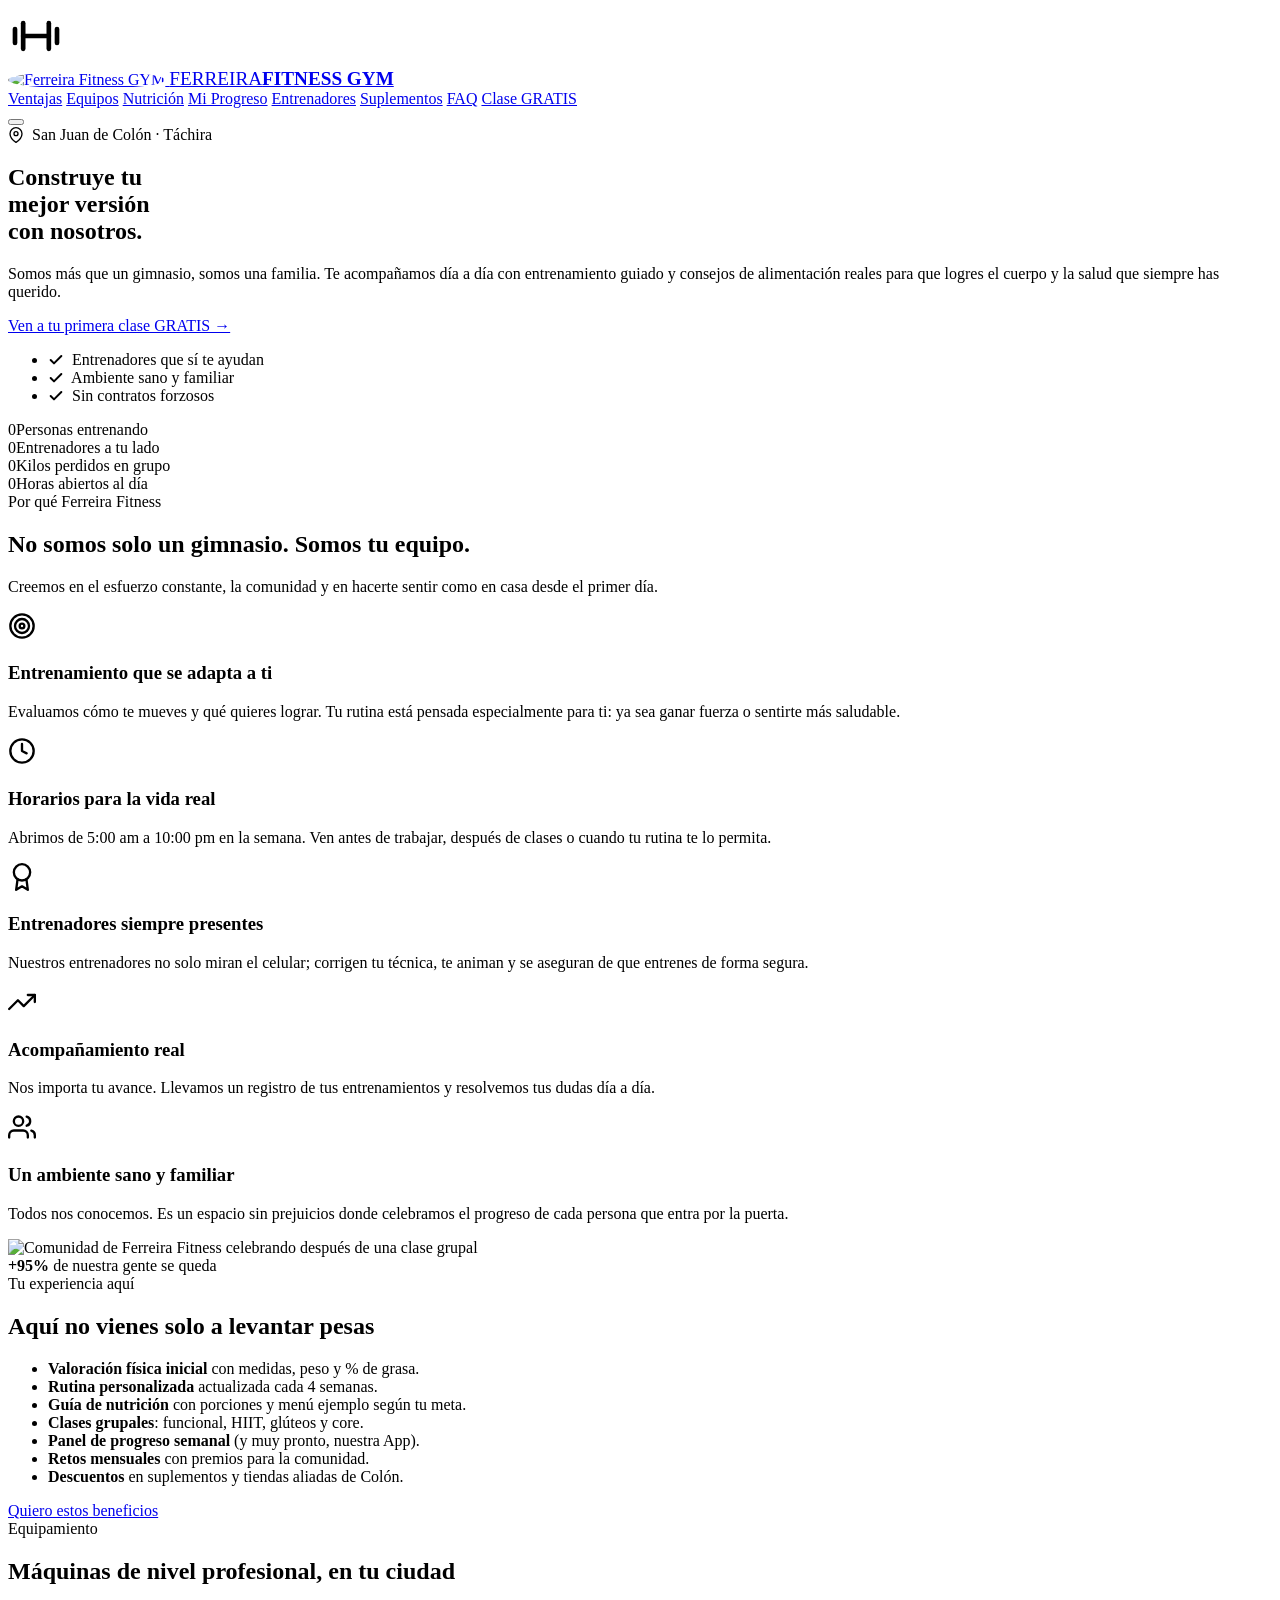
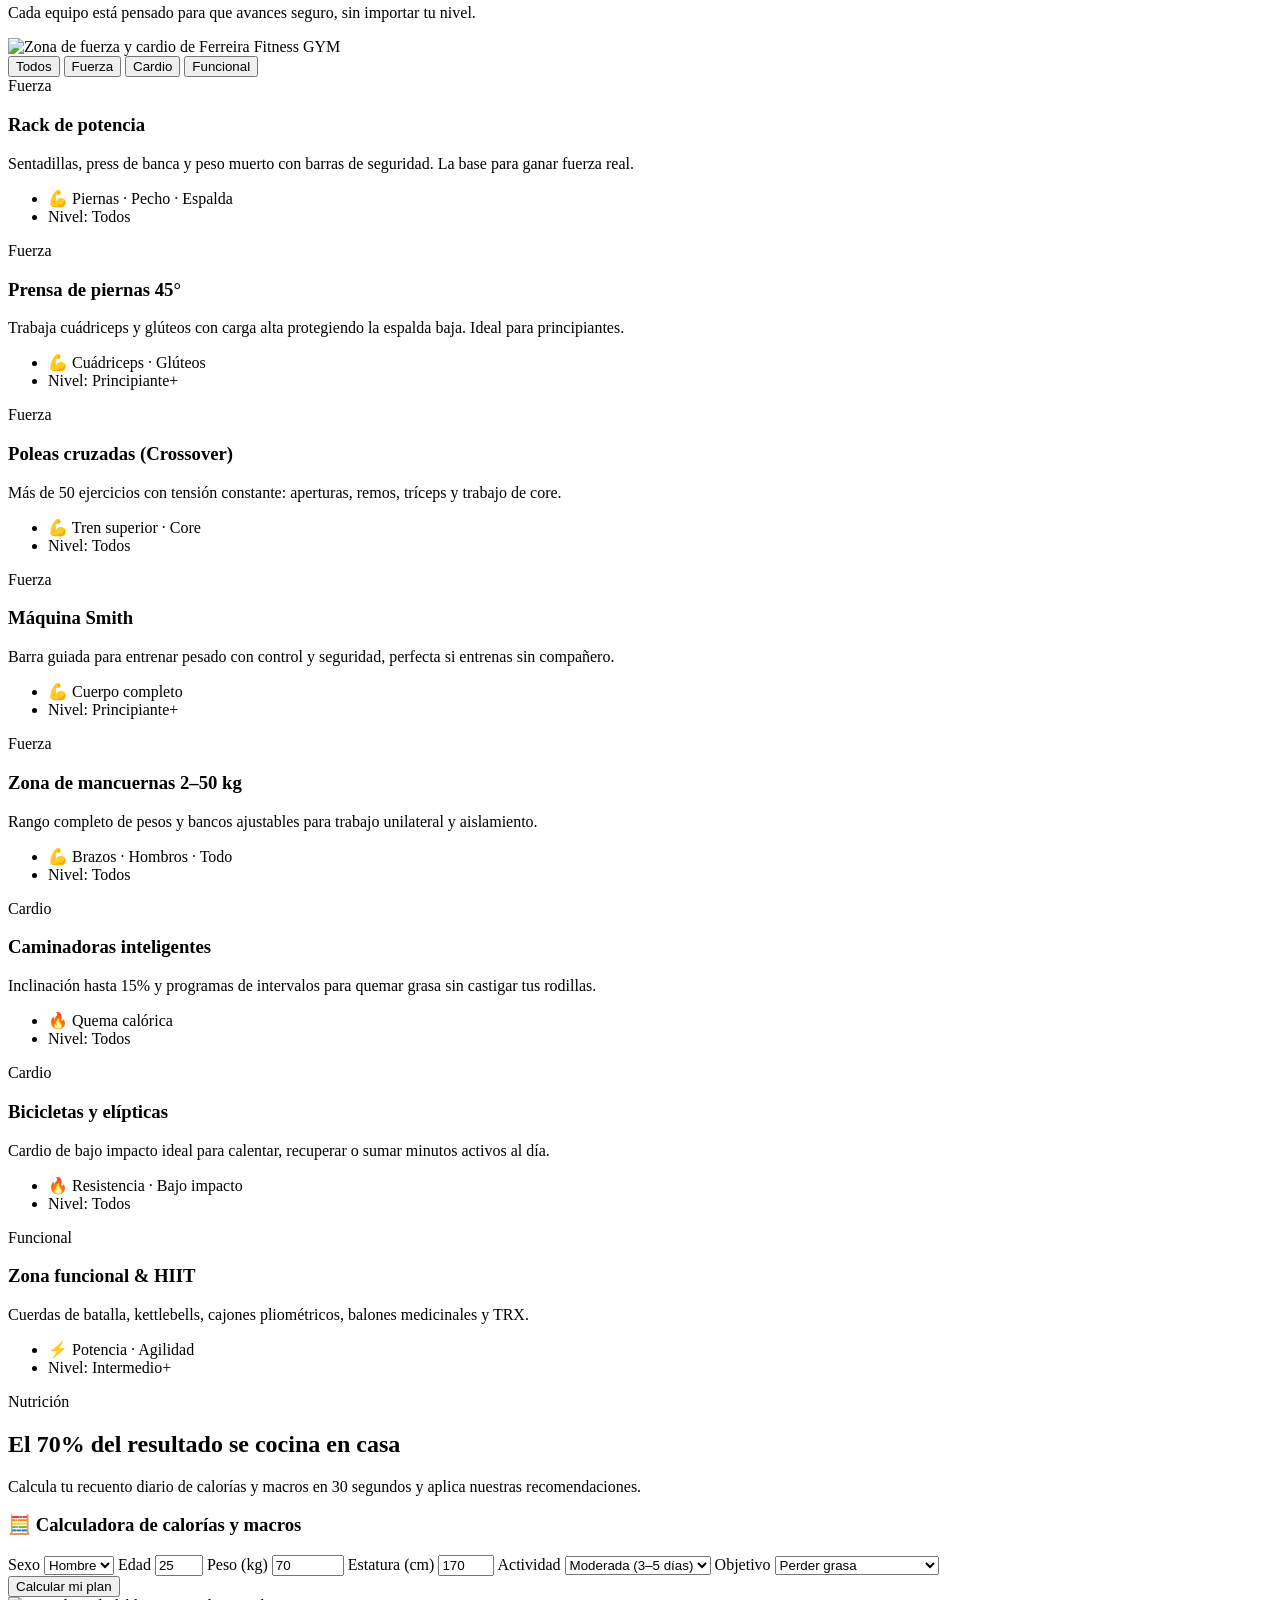
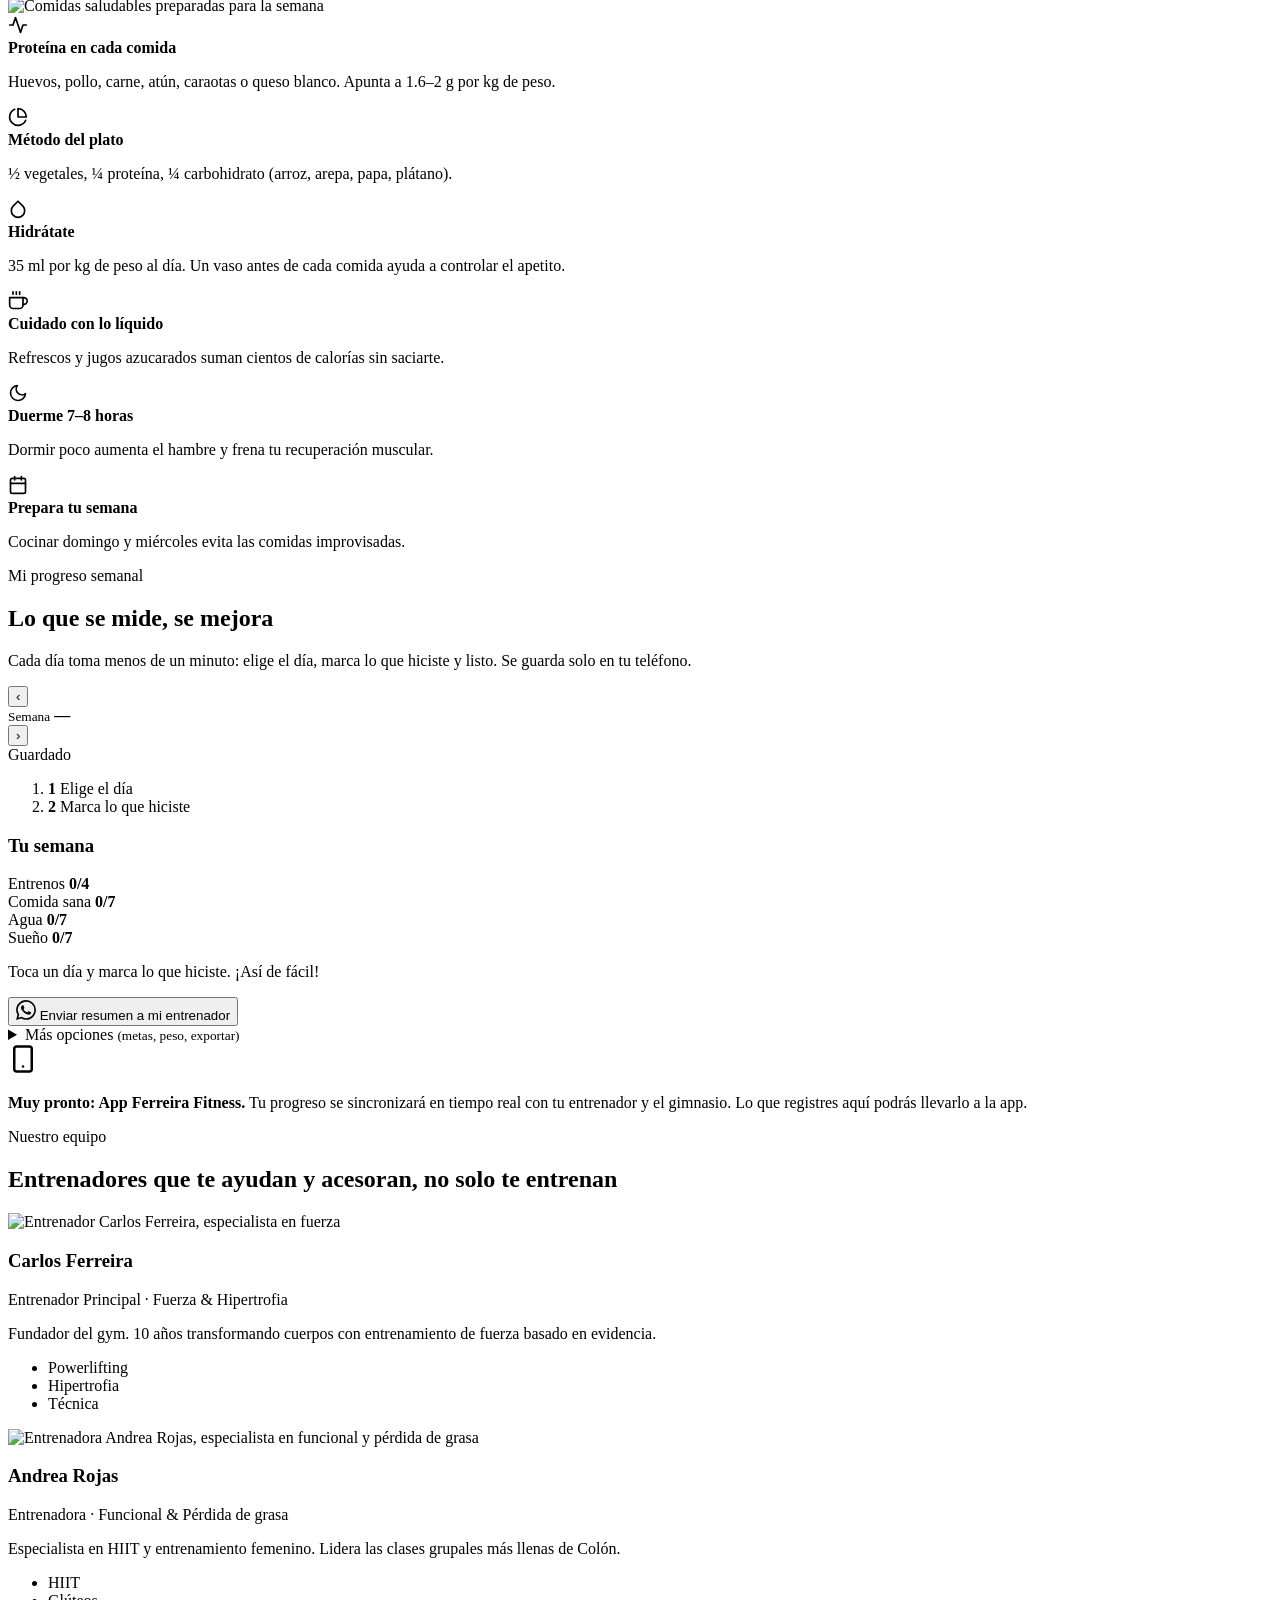
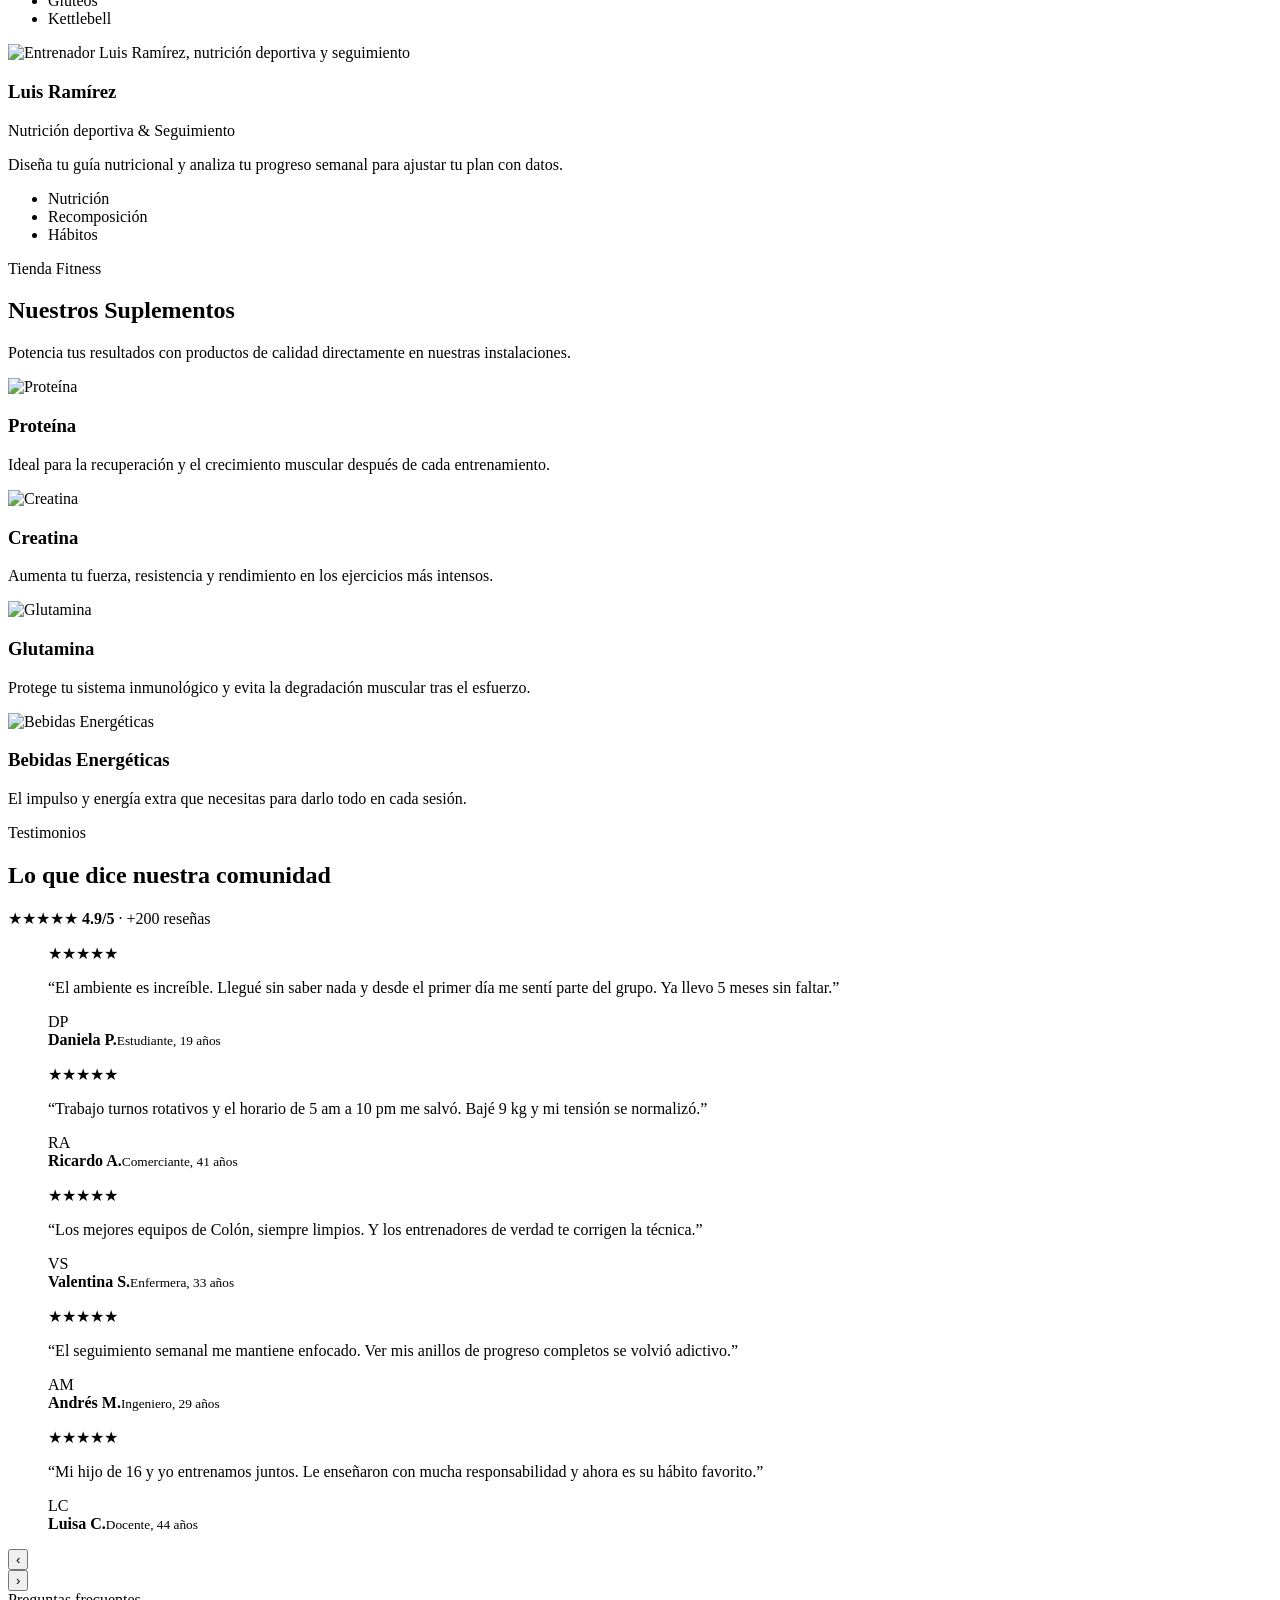
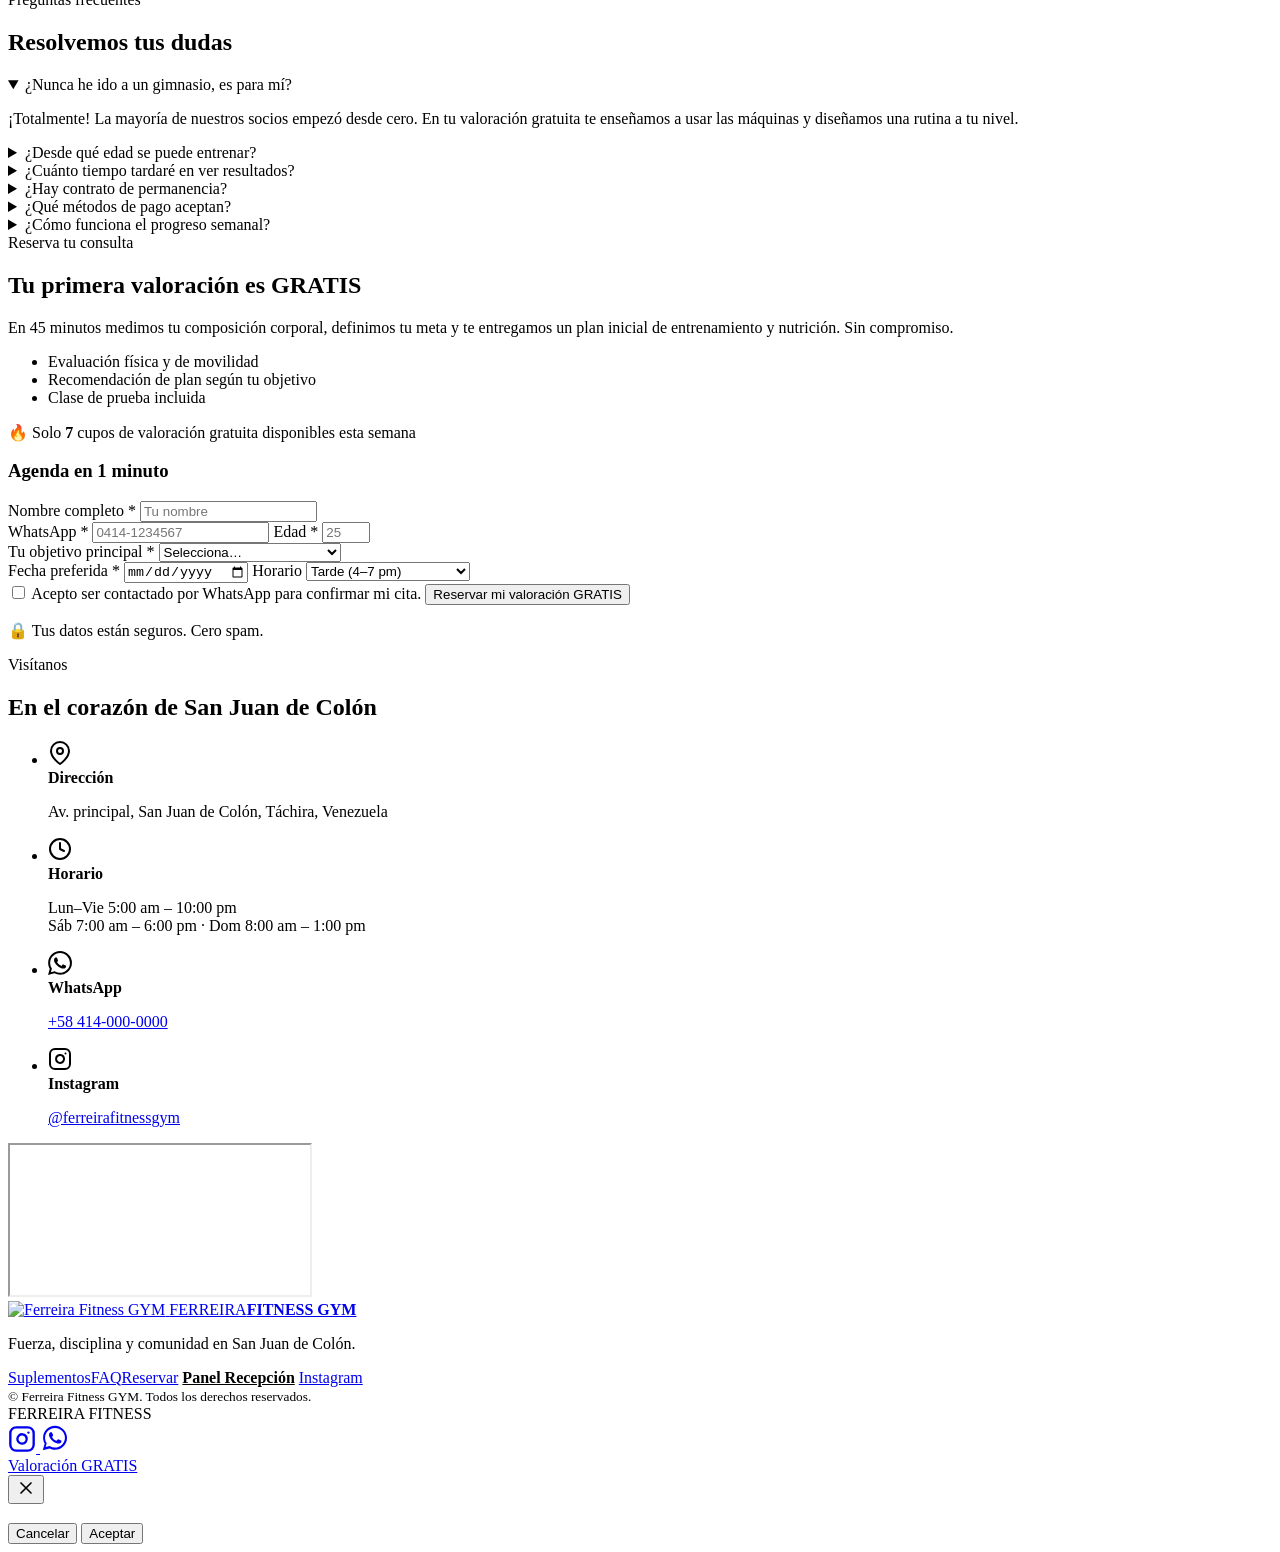
==== index.html @ 6251b1a5 "feat: add Ferreira Fitness Reception Desk & Access Control Dashboard" ====
<!DOCTYPE html>
<html lang="es">
<head>
  <meta charset="UTF-8" />
  <meta name="viewport" content="width=device-width, initial-scale=1.0" />
  <title>Ferreira Fitness GYM | Gimnasio en San Juan de Colón – Fuerza, Pérdida de Peso y Comunidad</title>
  <meta name="description" content="Ferreira Fitness GYM, el gimnasio de San Juan de Colón. Entrenamiento personalizado, horarios flexibles, entrenadores expertos, plan de nutrición y seguimiento semanal. ¡Reserva tu valoración GRATIS!" />
  <meta name="keywords" content="gimnasio San Juan de Colón, gym Colón Táchira, entrenador personal, perder peso, ganar fuerza, Ferreira Fitness" />
  <meta name="theme-color" content="#0b0b0d" />
  <link rel="canonical" href="https://ferreirafitness.com/" />

  <!-- Open Graph / Instagram & WhatsApp previews -->
  <meta property="og:type" content="website" />
  <meta property="og:title" content="Ferreira Fitness GYM | Tu mejor versión empieza hoy" />
  <meta property="og:description" content="Entrenamiento personalizado, nutrición y comunidad en San Juan de Colón. Primera valoración GRATIS." />
  <meta property="og:image" content="assets/img/hero_gym.jpg" />
  <meta property="og:locale" content="es_VE" />
  <meta name="twitter:card" content="summary_large_image" />

  <link rel="preconnect" href="https://fonts.googleapis.com" />
  <link rel="preconnect" href="https://fonts.gstatic.com" crossorigin />
  <link href="https://fonts.googleapis.com/css2?family=Bebas+Neue&family=Inter:wght@400;500;600;700;800&display=swap" rel="stylesheet" />
  <link rel="stylesheet" href="css/styles.css" />

  <!-- Datos estructurados para SEO local -->
  <script type="application/ld+json">
  {
    "@context": "https://schema.org",
    "@type": "ExerciseGym",
    "name": "Ferreira Fitness GYM",
    "image": "assets/img/hero_gym.jpg",
    "description": "Gimnasio en San Juan de Colón con entrenamiento personalizado, nutrición y seguimiento de progreso.",
    "address": {
      "@type": "PostalAddress",
      "addressLocality": "San Juan de Colón",
      "addressRegion": "Táchira",
      "addressCountry": "VE"
    },
    "openingHoursSpecification": [
      { "@type": "OpeningHoursSpecification", "dayOfWeek": ["Monday","Tuesday","Wednesday","Thursday","Friday"], "opens": "05:00", "closes": "22:00" },
      { "@type": "OpeningHoursSpecification", "dayOfWeek": "Saturday", "opens": "07:00", "closes": "18:00" },
      { "@type": "OpeningHoursSpecification", "dayOfWeek": "Sunday", "opens": "08:00", "closes": "13:00" }
    ],
    "priceRange": "$$"
  }
  </script>
</head>
<body>

  <!-- ============ PRELOADER ============ -->
  <div id="preloader" class="preloader">
    <div class="preloader__content">
      <div class="preloader__icon">
        <svg viewBox="0 0 24 24" width="56" height="56" fill="none" stroke="currentColor" stroke-width="2" stroke-linecap="round" stroke-linejoin="round" aria-hidden="true">
          <path d="M6.5 6.5v11"></path>
          <path d="M17.5 6.5v11"></path>
          <path d="M3 9v6"></path>
          <path d="M21 9v6"></path>
          <path d="M6.5 12h11"></path>
        </svg>
      </div>
      <div class="preloader__bar">
        <div class="preloader__progress"></div>
      </div>
    </div>
  </div>

  <!-- ============ HEADER ============ -->
  <header class="header" id="header">
    <div class="container header__inner">
      <a href="#inicio" class="logo" aria-label="Ferreira Fitness GYM - Inicio">
        <img src="assets/img/logo.jpg" alt="Ferreira Fitness GYM" style="height: 44px; border-radius: 50%;" />
        <span class="logo__text" style="font-size: 1.2rem;">FERREIRA<strong>FITNESS GYM</strong></span>
      </a>
      <nav class="nav" id="nav" aria-label="Navegación principal">
        <a href="#ventajas">Ventajas</a>
        <a href="#maquinas">Equipos</a>
        <a href="#nutricion">Nutrición</a>
        <a href="#progreso">Mi Progreso</a>
        <a href="#entrenadores">Entrenadores</a>
        <a href="#suplementos">Suplementos</a>
        <a href="#faq">FAQ</a>
        <a href="#reserva" class="btn btn--primary btn--sm nav__cta">Clase GRATIS</a>
      </nav>
      <button class="burger" id="burger" aria-label="Abrir menú" aria-expanded="false" aria-controls="nav">
        <span></span><span></span><span></span>
      </button>
    </div>
  </header>

  <main>
    <!-- ============ HERO ============ -->
    <section class="hero" id="inicio">
      <div class="hero__bg" role="img" aria-label="Zona de máquinas en Ferreira Fitness"></div>
      <div class="container hero__content">
        <span class="pill reveal"><svg style="vertical-align: text-bottom; margin-right: 4px;" width="16" height="16" viewBox="0 0 24 24" fill="none" stroke="currentColor" stroke-width="2" stroke-linecap="round" stroke-linejoin="round"><path d="M21 10c0 7-9 13-9 13s-9-6-9-13a9 9 0 0 1 18 0z"></path><circle cx="12" cy="10" r="3"></circle></svg> San Juan de Colón · Táchira</span>
        <h1 class="hero__title reveal">
          Construye tu<br />mejor versión<br /><span class="text-gradient">con nosotros.</span>
        </h1>
        <p class="hero__lead reveal">
          Somos más que un gimnasio, somos una familia. Te acompañamos día a día con entrenamiento guiado y consejos de alimentación reales para que logres el cuerpo y la salud que siempre has querido.
        </p>
        <div class="hero__ctas reveal">
          <a href="#reserva" class="btn btn--primary btn--lg">Ven a tu primera clase GRATIS →</a>
        </div>
        <ul class="hero__trust reveal">
          <li><svg style="vertical-align: text-bottom; margin-right: 4px;" width="16" height="16" viewBox="0 0 24 24" fill="none" stroke="currentColor" stroke-width="3" stroke-linecap="round" stroke-linejoin="round"><polyline points="20 6 9 17 4 12"></polyline></svg> Entrenadores que sí te ayudan</li>
          <li><svg style="vertical-align: text-bottom; margin-right: 4px;" width="16" height="16" viewBox="0 0 24 24" fill="none" stroke="currentColor" stroke-width="3" stroke-linecap="round" stroke-linejoin="round"><polyline points="20 6 9 17 4 12"></polyline></svg> Ambiente sano y familiar</li>
          <li><svg style="vertical-align: text-bottom; margin-right: 4px;" width="16" height="16" viewBox="0 0 24 24" fill="none" stroke="currentColor" stroke-width="3" stroke-linecap="round" stroke-linejoin="round"><polyline points="20 6 9 17 4 12"></polyline></svg> Sin contratos forzosos</li>
        </ul>
      </div>

      <div class="container">
        <div class="stats">
          <div class="stat"><span class="stat__num" data-count="650" data-suffix="+">0</span><span class="stat__label">Personas entrenando</span></div>
          <div class="stat"><span class="stat__num" data-count="12" data-suffix="">0</span><span class="stat__label">Entrenadores a tu lado</span></div>
          <div class="stat"><span class="stat__num" data-count="4800" data-suffix=" kg">0</span><span class="stat__label">Kilos perdidos en grupo</span></div>
          <div class="stat"><span class="stat__num" data-count="17" data-suffix=" h">0</span><span class="stat__label">Horas abiertos al día</span></div>
        </div>
      </div>
    </section>

    <!-- ============ VENTAJAS CLAVE ============ -->
    <section class="section" id="ventajas">
      <div class="container">
        <header class="section__head reveal">
          <span class="eyebrow">Por qué Ferreira Fitness</span>
          <h2 class="section__title">No somos solo un gimnasio. <span class="text-gradient">Somos tu equipo.</span></h2>
          <p class="section__sub">Creemos en el esfuerzo constante, la comunidad y en hacerte sentir como en casa desde el primer día.</p>
        </header>

        <div class="features">
          <article class="feature reveal">
            <div class="feature__icon"><svg width="28" height="28" viewBox="0 0 24 24" fill="none" stroke="currentColor" stroke-width="2" stroke-linecap="round" stroke-linejoin="round"><circle cx="12" cy="12" r="10"></circle><circle cx="12" cy="12" r="6"></circle><circle cx="12" cy="12" r="2"></circle></svg></div>
            <h3>Entrenamiento que se adapta a ti</h3>
            <p>Evaluamos cómo te mueves y qué quieres lograr. Tu rutina está pensada especialmente para ti: ya sea ganar fuerza o sentirte más saludable.</p>
          </article>
          <article class="feature reveal">
            <div class="feature__icon"><svg width="28" height="28" viewBox="0 0 24 24" fill="none" stroke="currentColor" stroke-width="2" stroke-linecap="round" stroke-linejoin="round"><circle cx="12" cy="12" r="10"></circle><polyline points="12 6 12 12 16 14"></polyline></svg></div>
            <h3>Horarios para la vida real</h3>
            <p>Abrimos de 5:00 am a 10:00 pm en la semana. Ven antes de trabajar, después de clases o cuando tu rutina te lo permita.</p>
          </article>
          <article class="feature reveal">
            <div class="feature__icon"><svg width="28" height="28" viewBox="0 0 24 24" fill="none" stroke="currentColor" stroke-width="2" stroke-linecap="round" stroke-linejoin="round"><circle cx="12" cy="8" r="7"></circle><polyline points="8.21 13.89 7 23 12 20 17 23 15.79 13.88"></polyline></svg></div>
            <h3>Entrenadores siempre presentes</h3>
            <p>Nuestros entrenadores no solo miran el celular; corrigen tu técnica, te animan y se aseguran de que entrenes de forma segura.</p>
          </article>
          <article class="feature reveal">
            <div class="feature__icon"><svg width="28" height="28" viewBox="0 0 24 24" fill="none" stroke="currentColor" stroke-width="2" stroke-linecap="round" stroke-linejoin="round"><polyline points="23 6 13.5 15.5 8.5 10.5 1 18"></polyline><polyline points="17 6 23 6 23 12"></polyline></svg></div>
            <h3>Acompañamiento real</h3>
            <p>Nos importa tu avance. Llevamos un registro de tus entrenamientos y resolvemos tus dudas día a día.</p>
          </article>
          <article class="feature reveal">
            <div class="feature__icon"><svg width="28" height="28" viewBox="0 0 24 24" fill="none" stroke="currentColor" stroke-width="2" stroke-linecap="round" stroke-linejoin="round"><path d="M17 21v-2a4 4 0 0 0-4-4H5a4 4 0 0 0-4 4v2"></path><circle cx="9" cy="7" r="4"></circle><path d="M23 21v-2a4 4 0 0 0-3-3.87"></path><path d="M16 3.13a4 4 0 0 1 0 7.75"></path></svg></div>
            <h3>Un ambiente sano y familiar</h3>
            <p>Todos nos conocemos. Es un espacio sin prejuicios donde celebramos el progreso de cada persona que entra por la puerta.</p>
          </article>
        </div>
      </div>
    </section>

    <!-- ============ BENEFICIOS ============ -->
    <section class="section section--alt" id="beneficios">
      <div class="container split">
        <div class="split__media reveal">
          <img src="assets/img/experiencia_nueva.jpg" alt="Comunidad de Ferreira Fitness celebrando después de una clase grupal" loading="lazy" />
          <div class="badge-float">
            <strong>+95%</strong>
            <span>de nuestra gente se queda</span>
          </div>
        </div>
        <div class="split__body reveal">
          <span class="eyebrow">Tu experiencia aquí</span>
          <h2 class="section__title">Aquí no vienes <span class="text-gradient">solo a levantar pesas</span></h2>
          <ul class="checklist">
            <li><strong>Valoración física inicial</strong> con medidas, peso y % de grasa.</li>
            <li><strong>Rutina personalizada</strong> actualizada cada 4 semanas.</li>
            <li><strong>Guía de nutrición</strong> con porciones y menú ejemplo según tu meta.</li>
            <li><strong>Clases grupales</strong>: funcional, HIIT, glúteos y core.</li>
            <li><strong>Panel de progreso semanal</strong> (y muy pronto, nuestra App).</li>
            <li><strong>Retos mensuales</strong> con premios para la comunidad.</li>
            <li><strong>Descuentos</strong> en suplementos y tiendas aliadas de Colón.</li>
          </ul>
          <a href="#reserva" class="btn btn--primary">Quiero estos beneficios</a>
        </div>
      </div>
    </section>

    <!-- ============ MÁQUINAS ============ -->
    <section class="section" id="maquinas">
      <div class="container">
        <header class="section__head reveal">
          <span class="eyebrow">Equipamiento</span>
          <h2 class="section__title">Máquinas de nivel profesional, <span class="text-gradient">en tu ciudad</span></h2>
          <p class="section__sub">Cada equipo está pensado para que avances seguro, sin importar tu nivel.</p>
        </header>

        <div class="machines-hero reveal">
          <img src="https://images.unsplash.com/photo-1540497077202-7c8a3999166f?q=80&w=800&auto=format&fit=crop" alt="Zona de fuerza y cardio de Ferreira Fitness GYM" loading="lazy" />
        </div>

        <div class="tabs reveal" role="tablist" aria-label="Filtrar equipos">
          <button class="tab is-active" data-filter="all" role="tab" aria-selected="true">Todos</button>
          <button class="tab" data-filter="fuerza" role="tab" aria-selected="false">Fuerza</button>
          <button class="tab" data-filter="cardio" role="tab" aria-selected="false">Cardio</button>
          <button class="tab" data-filter="funcional" role="tab" aria-selected="false">Funcional</button>
        </div>

        <div class="machines" id="machines">
          <article class="machine" data-cat="fuerza">
            <span class="machine__tag">Fuerza</span>
            <h3>Rack de potencia</h3>
            <p>Sentadillas, press de banca y peso muerto con barras de seguridad. La base para ganar fuerza real.</p>
            <ul class="machine__meta"><li>💪 Piernas · Pecho · Espalda</li><li>Nivel: Todos</li></ul>
          </article>
          <article class="machine" data-cat="fuerza">
            <span class="machine__tag">Fuerza</span>
            <h3>Prensa de piernas 45°</h3>
            <p>Trabaja cuádriceps y glúteos con carga alta protegiendo la espalda baja. Ideal para principiantes.</p>
            <ul class="machine__meta"><li>💪 Cuádriceps · Glúteos</li><li>Nivel: Principiante+</li></ul>
          </article>
          <article class="machine" data-cat="fuerza">
            <span class="machine__tag">Fuerza</span>
            <h3>Poleas cruzadas (Crossover)</h3>
            <p>Más de 50 ejercicios con tensión constante: aperturas, remos, tríceps y trabajo de core.</p>
            <ul class="machine__meta"><li>💪 Tren superior · Core</li><li>Nivel: Todos</li></ul>
          </article>
          <article class="machine" data-cat="fuerza">
            <span class="machine__tag">Fuerza</span>
            <h3>Máquina Smith</h3>
            <p>Barra guiada para entrenar pesado con control y seguridad, perfecta si entrenas sin compañero.</p>
            <ul class="machine__meta"><li>💪 Cuerpo completo</li><li>Nivel: Principiante+</li></ul>
          </article>
          <article class="machine" data-cat="fuerza">
            <span class="machine__tag">Fuerza</span>
            <h3>Zona de mancuernas 2–50 kg</h3>
            <p>Rango completo de pesos y bancos ajustables para trabajo unilateral y aislamiento.</p>
            <ul class="machine__meta"><li>💪 Brazos · Hombros · Todo</li><li>Nivel: Todos</li></ul>
          </article>
          <article class="machine" data-cat="cardio">
            <span class="machine__tag machine__tag--cardio">Cardio</span>
            <h3>Caminadoras inteligentes</h3>
            <p>Inclinación hasta 15% y programas de intervalos para quemar grasa sin castigar tus rodillas.</p>
            <ul class="machine__meta"><li>🔥 Quema calórica</li><li>Nivel: Todos</li></ul>
          </article>
          <article class="machine" data-cat="cardio">
            <span class="machine__tag machine__tag--cardio">Cardio</span>
            <h3>Bicicletas y elípticas</h3>
            <p>Cardio de bajo impacto ideal para calentar, recuperar o sumar minutos activos al día.</p>
            <ul class="machine__meta"><li>🔥 Resistencia · Bajo impacto</li><li>Nivel: Todos</li></ul>
          </article>
          <article class="machine" data-cat="funcional">
            <span class="machine__tag machine__tag--func">Funcional</span>
            <h3>Zona funcional & HIIT</h3>
            <p>Cuerdas de batalla, kettlebells, cajones pliométricos, balones medicinales y TRX.</p>
            <ul class="machine__meta"><li>⚡ Potencia · Agilidad</li><li>Nivel: Intermedio+</li></ul>
          </article>
        </div>
      </div>
    </section>

    <!-- ============ NUTRICIÓN ============ -->
    <section class="section section--alt" id="nutricion">
      <div class="container">
        <header class="section__head reveal">
          <span class="eyebrow">Nutrición</span>
          <h2 class="section__title">El 70% del resultado <span class="text-gradient">se cocina en casa</span></h2>
          <p class="section__sub">Calcula tu recuento diario de calorías y macros en 30 segundos y aplica nuestras recomendaciones.</p>
        </header>

        <div class="nutri">
          <form class="card calc reveal" id="calcForm" novalidate>
            <h3 class="card__title">🧮 Calculadora de calorías y macros</h3>
            <div class="grid-2">
              <label class="field">
                <span>Sexo</span>
                <select name="sex" required>
                  <option value="m">Hombre</option>
                  <option value="f">Mujer</option>
                </select>
              </label>
              <label class="field">
                <span>Edad</span>
                <input type="number" name="age" min="15" max="75" value="25" required /><span class="error"></span>
              </label>
              <label class="field">
                <span>Peso (kg)</span>
                <input type="number" name="weight" min="40" max="180" step="0.1" value="70" required /><span class="error"></span>
              </label>
              <label class="field">
                <span>Estatura (cm)</span>
                <input type="number" name="height" min="140" max="220" value="170" required /><span class="error"></span>
              </label>
              <label class="field">
                <span>Actividad</span>
                <select name="activity">
                  <option value="1.2">Sedentario</option>
                  <option value="1.375">Ligera (1–3 días)</option>
                  <option value="1.55" selected>Moderada (3–5 días)</option>
                  <option value="1.725">Alta (6–7 días)</option>
                </select>
              </label>
              <label class="field">
                <span>Objetivo</span>
                <select name="goal">
                  <option value="loss">Perder grasa</option>
                  <option value="maintain">Mantener / hábitos</option>
                  <option value="gain">Ganar fuerza y músculo</option>
                </select>
              </label>
            </div>
            <button type="submit" class="btn btn--primary btn--block">Calcular mi plan</button>

            <div class="calc__result" id="calcResult" hidden>
              <div class="kcal">
                <span class="kcal__num" id="kcalNum">0</span>
                <span class="kcal__label">kcal / día</span>
              </div>
              <div class="macros">
                <div class="macro"><span class="macro__dot macro__dot--p"></span><strong id="mProt">0 g</strong><small>Proteína</small></div>
                <div class="macro"><span class="macro__dot macro__dot--c"></span><strong id="mCarb">0 g</strong><small>Carbohidratos</small></div>
                <div class="macro"><span class="macro__dot macro__dot--f"></span><strong id="mFat">0 g</strong><small>Grasas</small></div>
                <div class="macro"><span class="macro__dot macro__dot--w"></span><strong id="mWater">0 L</strong><small>Agua</small></div>
              </div>
              <div class="macro-bar" aria-hidden="true">
                <span id="barP"></span><span id="barC"></span><span id="barF"></span>
              </div>
              <p class="calc__note">Estimación con la fórmula Mifflin-St Jeor. Tu entrenador la ajusta en tu valoración. <a href="#reserva">Agéndala gratis →</a></p>
            </div>
          </form>

          <div class="nutri__tips reveal">
            <img class="nutri__img" src="https://images.unsplash.com/photo-1490645935967-10de6ba17061?q=80&w=800&auto=format&fit=crop" alt="Comidas saludables preparadas para la semana" loading="lazy" />
            <div class="tips">
              <div class="tip"><span><svg width="20" height="20" viewBox="0 0 24 24" fill="none" stroke="currentColor" stroke-width="2" stroke-linecap="round" stroke-linejoin="round"><polyline points="22 12 18 12 15 21 9 3 6 12 2 12"></polyline></svg></span><div><strong>Proteína en cada comida</strong><p>Huevos, pollo, carne, atún, caraotas o queso blanco. Apunta a 1.6–2 g por kg de peso.</p></div></div>
              <div class="tip"><span><svg width="20" height="20" viewBox="0 0 24 24" fill="none" stroke="currentColor" stroke-width="2" stroke-linecap="round" stroke-linejoin="round"><path d="M21.21 15.89A10 10 0 1 1 8 2.83"></path><path d="M22 12A10 10 0 0 0 12 2v10z"></path></svg></span><div><strong>Método del plato</strong><p>½ vegetales, ¼ proteína, ¼ carbohidrato (arroz, arepa, papa, plátano).</p></div></div>
              <div class="tip"><span><svg width="20" height="20" viewBox="0 0 24 24" fill="none" stroke="currentColor" stroke-width="2" stroke-linecap="round" stroke-linejoin="round"><path d="M12 2.69l5.66 5.66a8 8 0 1 1-11.31 0z"></path></svg></span><div><strong>Hidrátate</strong><p>35 ml por kg de peso al día. Un vaso antes de cada comida ayuda a controlar el apetito.</p></div></div>
              <div class="tip"><span><svg width="20" height="20" viewBox="0 0 24 24" fill="none" stroke="currentColor" stroke-width="2" stroke-linecap="round" stroke-linejoin="round"><path d="M18 8h1a4 4 0 0 1 0 8h-1"></path><path d="M2 8h16v9a4 4 0 0 1-4 4H6a4 4 0 0 1-4-4V8z"></path><line x1="6" y1="1" x2="6" y2="4"></line><line x1="10" y1="1" x2="10" y2="4"></line><line x1="14" y1="1" x2="14" y2="4"></line></svg></span><div><strong>Cuidado con lo líquido</strong><p>Refrescos y jugos azucarados suman cientos de calorías sin saciarte.</p></div></div>
              <div class="tip"><span><svg width="20" height="20" viewBox="0 0 24 24" fill="none" stroke="currentColor" stroke-width="2" stroke-linecap="round" stroke-linejoin="round"><path d="M21 12.79A9 9 0 1 1 11.21 3 7 7 0 0 0 21 12.79z"></path></svg></span><div><strong>Duerme 7–8 horas</strong><p>Dormir poco aumenta el hambre y frena tu recuperación muscular.</p></div></div>
              <div class="tip"><span><svg width="20" height="20" viewBox="0 0 24 24" fill="none" stroke="currentColor" stroke-width="2" stroke-linecap="round" stroke-linejoin="round"><rect x="3" y="4" width="18" height="18" rx="2" ry="2"></rect><line x1="16" y1="2" x2="16" y2="6"></line><line x1="8" y1="2" x2="8" y2="6"></line><line x1="3" y1="10" x2="21" y2="10"></line></svg></span><div><strong>Prepara tu semana</strong><p>Cocinar domingo y miércoles evita las comidas improvisadas.</p></div></div>
            </div>
          </div>
        </div>
      </div>
    </section>

    <!-- ============ PROGRESO SEMANAL ============ -->
    <section class="section" id="progreso">
      <div class="container">
        <header class="section__head reveal">
          <span class="eyebrow">Mi progreso semanal</span>
          <h2 class="section__title">Lo que se mide, <span class="text-gradient">se mejora</span></h2>
          <p class="section__sub">Cada día toma menos de un minuto: elige el día, marca lo que hiciste y listo. Se guarda solo en tu teléfono.</p>
        </header>

        <div class="tracker card reveal">
          <div class="wk-top">
            <div class="tracker__week">
              <button class="icon-btn" id="prevWeek" aria-label="Semana anterior">‹</button>
              <div>
                <small>Semana</small>
                <strong id="weekLabel">—</strong>
              </div>
              <button class="icon-btn" id="nextWeek" aria-label="Semana siguiente">›</button>
            </div>
            <span class="save-note" id="saveNote" aria-live="polite">Guardado</span>
          </div>

          <ol class="wk-steps">
            <li><b>1</b> Elige el día</li>
            <li><b>2</b> Marca lo que hiciste</li>
          </ol>

          <div class="wk-days" id="wkDays" role="tablist" aria-label="Días de la semana"><!-- generado por tracker.js --></div>

          <div class="wk-day" id="dayPanel"><!-- generado por tracker.js --></div>

          <h3 class="wk-subtitle">Tu semana</h3>
          <div class="wk-stats">
            <div class="wk-stat">
              <span class="wk-stat__label">Entrenos</span>
              <strong id="sWorkout">0/4</strong>
              <i class="wk-bar"><b id="bWorkout"></b></i>
            </div>
            <div class="wk-stat">
              <span class="wk-stat__label">Comida sana</span>
              <strong id="sNutrition">0/7</strong>
              <i class="wk-bar"><b id="bNutrition"></b></i>
            </div>
            <div class="wk-stat">
              <span class="wk-stat__label">Agua</span>
              <strong id="sWater">0/7</strong>
              <i class="wk-bar"><b id="bWater"></b></i>
            </div>
            <div class="wk-stat">
              <span class="wk-stat__label">Sueño</span>
              <strong id="sSleep">0/7</strong>
              <i class="wk-bar"><b id="bSleep"></b></i>
            </div>
          </div>
          <p class="tracker__msg" id="trackerMsg">Toca un día y marca lo que hiciste. ¡Así de fácil!</p>

          <button class="btn btn--primary wk-share" id="shareCoach">
            <svg viewBox="0 0 24 24" width="20" height="20" fill="currentColor" aria-hidden="true"><path d="M17.472 14.382c-.297-.149-1.758-.867-2.03-.967-.273-.099-.471-.148-.67.15-.197.297-.767.966-.94 1.164-.173.199-.347.223-.644.075-.297-.15-1.255-.463-2.39-1.475-.883-.788-1.48-1.761-1.653-2.059-.173-.297-.018-.458.13-.606.134-.133.298-.347.446-.52.149-.174.198-.298.298-.497.099-.198.05-.371-.025-.52-.075-.149-.669-1.612-.916-2.207-.242-.579-.487-.5-.669-.51-.173-.008-.371-.01-.57-.01-.198 0-.52.074-.792.372-.272.297-1.04 1.016-1.04 2.479 0 1.462 1.065 2.875 1.213 3.074.149.198 2.096 3.2 5.077 4.487.709.306 1.262.489 1.694.625.712.227 1.36.195 1.871.118.571-.085 1.758-.719 2.006-1.413.248-.694.248-1.289.173-1.413-.074-.124-.272-.198-.57-.347m-5.421 7.403h-.004a9.87 9.87 0 01-5.031-1.378l-.361-.214-3.741.982.998-3.648-.235-.374a9.86 9.86 0 01-1.51-5.26c.001-5.45 4.436-9.884 9.888-9.884 2.64 0 5.122 1.03 6.988 2.898a9.825 9.825 0 012.893 6.994c-.003 5.45-4.437 9.884-9.885 9.884m8.413-18.297A11.815 11.815 0 0012.05 0C5.495 0 .16 5.335.157 11.892c0 2.096.547 4.142 1.588 5.945L.057 24l6.305-1.654a11.882 11.882 0 005.683 1.448h.005c6.554 0 11.89-5.335 11.893-11.893a11.821 11.821 0 00-3.48-8.413z"/></svg>
            Enviar resumen a mi entrenador
          </button>

          <details class="wk-more">
            <summary>Más opciones <small>(metas, peso, exportar)</small></summary>
            <div class="wk-more__body">
              <div class="wk-more__grid">
                <label class="field field--inline">
                  <span>Meta de entrenos por semana</span>
                  <input type="number" id="goalWorkouts" min="1" max="7" value="4" inputmode="numeric" />
                </label>
                <label class="field field--inline">
                  <span>Meta de vasos de agua por día</span>
                  <input type="number" id="goalWater" min="1" max="20" value="8" inputmode="numeric" />
                </label>
                <label class="field field--inline">
                  <span>Peso al inicio de la semana (kg)</span>
                  <input type="number" step="0.1" id="weightStart" placeholder="Ej: 72.5" inputmode="decimal" />
                </label>
                <label class="field field--inline">
                  <span>Peso al final de la semana (kg)</span>
                  <input type="number" step="0.1" id="weightEnd" placeholder="Ej: 71.8" inputmode="decimal" />
                </label>
              </div>
              <div class="weight-delta" id="weightDelta">—</div>
              <div class="tracker__actions">
                <button class="btn btn--ghost btn--sm" id="exportData">Descargar mis datos</button>
                <button class="btn btn--ghost btn--sm btn--danger" id="resetWeek">Borrar esta semana</button>
              </div>
            </div>
          </details>

          <div class="app-soon">
            <span><svg viewBox="0 0 24 24" width="30" height="30" fill="none" stroke="currentColor" stroke-width="2" stroke-linecap="round" stroke-linejoin="round" aria-hidden="true"><rect x="5" y="2" width="14" height="20" rx="2" ry="2"></rect><line x1="12" y1="18" x2="12.01" y2="18"></line></svg></span>
            <p><strong>Muy pronto: App Ferreira Fitness.</strong> Tu progreso se sincronizará en tiempo real con tu entrenador y el gimnasio. Lo que registres aquí podrás llevarlo a la app.</p>
          </div>
        </div>
      </div>
    </section>

    <!-- ============ ENTRENADORES ============ -->
    <section class="section section--alt" id="entrenadores">
      <div class="container">
        <header class="section__head reveal">
          <span class="eyebrow">Nuestro equipo</span>
          <h2 class="section__title">Entrenadores que <span class="text-gradient">te ayudan y acesoran</span>, no solo te entrenan</h2>
        </header>

        <div class="trainers">
          <article class="trainer reveal">
            <div class="trainer__img"><img src="assets/img/entrenador1.jpg" alt="Entrenador Carlos Ferreira, especialista en fuerza" loading="lazy" /></div>
            <div class="trainer__body">
              <h3>Carlos Ferreira</h3>
              <span class="trainer__role">Entrenador Principal · Fuerza & Hipertrofia</span>
              <p>Fundador del gym. 10 años transformando cuerpos con entrenamiento de fuerza basado en evidencia.</p>
              <ul class="chips"><li>Powerlifting</li><li>Hipertrofia</li><li>Técnica</li></ul>
            </div>
          </article>
          <article class="trainer reveal">
            <div class="trainer__img"><img src="assets/img/entrenador2.jpg" alt="Entrenadora Andrea Rojas, especialista en funcional y pérdida de grasa" loading="lazy" /></div>
            <div class="trainer__body">
              <h3>Andrea Rojas</h3>
              <span class="trainer__role">Entrenadora · Funcional & Pérdida de grasa</span>
              <p>Especialista en HIIT y entrenamiento femenino. Lidera las clases grupales más llenas de Colón.</p>
              <ul class="chips"><li>HIIT</li><li>Glúteos</li><li>Kettlebell</li></ul>
            </div>
          </article>
          <article class="trainer reveal">
            <div class="trainer__img"><img src="assets/img/entrenador3.jpg" alt="Entrenador Luis Ramírez, nutrición deportiva y seguimiento" loading="lazy" /></div>
            <div class="trainer__body">
              <h3>Luis Ramírez</h3>
              <span class="trainer__role">Nutrición deportiva & Seguimiento</span>
              <p>Diseña tu guía nutricional y analiza tu progreso semanal para ajustar tu plan con datos.</p>
              <ul class="chips"><li>Nutrición</li><li>Recomposición</li><li>Hábitos</li></ul>
            </div>
          </article>
        </div>
      </div>
    </section>

    <!-- ============ SUPLEMENTOS ============ -->
    <section class="section" id="suplementos">
      <div class="container">
        <header class="section__head reveal">
          <span class="eyebrow">Tienda Fitness</span>
          <h2 class="section__title">Nuestros <span class="text-gradient">Suplementos</span></h2>
          <p class="section__sub">Potencia tus resultados con productos de calidad directamente en nuestras instalaciones.</p>
        </header>

        <div class="products reveal">
          <article class="product">
            <div class="product__img">
              <img src="assets/img/supp_protein.jpg" alt="Proteína" loading="lazy" />
            </div>
            <div class="product__body">
              <h3>Proteína</h3>
              <p>Ideal para la recuperación y el crecimiento muscular después de cada entrenamiento.</p>
            </div>
          </article>
          <article class="product">
            <div class="product__img">
              <img src="assets/img/supp_creatine.jpg" alt="Creatina" loading="lazy" />
            </div>
            <div class="product__body">
              <h3>Creatina</h3>
              <p>Aumenta tu fuerza, resistencia y rendimiento en los ejercicios más intensos.</p>
            </div>
          </article>
          <article class="product">
            <div class="product__img">
              <img src="assets/img/supp_glutamine.jpg" alt="Glutamina" loading="lazy" />
            </div>
            <div class="product__body">
              <h3>Glutamina</h3>
              <p>Protege tu sistema inmunológico y evita la degradación muscular tras el esfuerzo.</p>
            </div>
          </article>
          <article class="product">
            <div class="product__img">
              <img src="assets/img/supp_energy.jpg" alt="Bebidas Energéticas" loading="lazy" />
            </div>
            <div class="product__body">
              <h3>Bebidas Energéticas</h3>
              <p>El impulso y energía extra que necesitas para darlo todo en cada sesión.</p>
            </div>
          </article>
        </div>
      </div>
    </section>

    <!-- ============ TESTIMONIOS ============ -->
    <section class="section section--alt" id="testimonios">
      <div class="container">
        <header class="section__head reveal">
          <span class="eyebrow">Testimonios</span>
          <h2 class="section__title">Lo que dice <span class="text-gradient">nuestra comunidad</span></h2>
          <div class="rating"><span class="stars">★★★★★</span> <strong>4.9/5</strong> · +200 reseñas</div>
        </header>

        <div class="slider reveal" id="testimonials">
          <div class="slider__track">
            <blockquote class="testi">
              <div class="stars">★★★★★</div>
              <p>“El ambiente es increíble. Llegué sin saber nada y desde el primer día me sentí parte del grupo. Ya llevo 5 meses sin faltar.”</p>
              <footer><span class="avatar">DP</span><div><strong>Daniela P.</strong><small>Estudiante, 19 años</small></div></footer>
            </blockquote>
            <blockquote class="testi">
              <div class="stars">★★★★★</div>
              <p>“Trabajo turnos rotativos y el horario de 5 am a 10 pm me salvó. Bajé 9 kg y mi tensión se normalizó.”</p>
              <footer><span class="avatar">RA</span><div><strong>Ricardo A.</strong><small>Comerciante, 41 años</small></div></footer>
            </blockquote>
            <blockquote class="testi">
              <div class="stars">★★★★★</div>
              <p>“Los mejores equipos de Colón, siempre limpios. Y los entrenadores de verdad te corrigen la técnica.”</p>
              <footer><span class="avatar">VS</span><div><strong>Valentina S.</strong><small>Enfermera, 33 años</small></div></footer>
            </blockquote>
            <blockquote class="testi">
              <div class="stars">★★★★★</div>
              <p>“El seguimiento semanal me mantiene enfocado. Ver mis anillos de progreso completos se volvió adictivo.”</p>
              <footer><span class="avatar">AM</span><div><strong>Andrés M.</strong><small>Ingeniero, 29 años</small></div></footer>
            </blockquote>
            <blockquote class="testi">
              <div class="stars">★★★★★</div>
              <p>“Mi hijo de 16 y yo entrenamos juntos. Le enseñaron con mucha responsabilidad y ahora es su hábito favorito.”</p>
              <footer><span class="avatar">LC</span><div><strong>Luisa C.</strong><small>Docente, 44 años</small></div></footer>
            </blockquote>
          </div>
          <div class="slider__controls">
            <button class="icon-btn" data-dir="-1" aria-label="Testimonio anterior">‹</button>
            <div class="slider__dots" id="testiDots"></div>
            <button class="icon-btn" data-dir="1" aria-label="Testimonio siguiente">›</button>
          </div>
        </div>
      </div>
    </section>


    <!-- ============ FAQ ============ -->
    <section class="section section--alt" id="faq">
      <div class="container container--narrow">
        <header class="section__head reveal">
          <span class="eyebrow">Preguntas frecuentes</span>
          <h2 class="section__title">Resolvemos tus <span class="text-gradient">dudas</span></h2>
        </header>

        <div class="faq">
          <details class="faq__item reveal" open>
            <summary>¿Nunca he ido a un gimnasio, es para mí?</summary>
            <p>¡Totalmente! La mayoría de nuestros socios empezó desde cero. En tu valoración gratuita te enseñamos a usar las máquinas y diseñamos una rutina a tu nivel.</p>
          </details>
          <details class="faq__item reveal">
            <summary>¿Desde qué edad se puede entrenar?</summary>
            <p>Desde los 15 años. Los menores de 18 necesitan autorización de su representante y siguen un programa supervisado enfocado en técnica y salud.</p>
          </details>
          <details class="faq__item reveal">
            <summary>¿Cuánto tiempo tardaré en ver resultados?</summary>
            <p>Con constancia (3–4 entrenos/semana) y siguiendo la guía de nutrición, la mayoría nota cambios en energía a las 2 semanas y cambios visibles entre las 6 y 8 semanas.</p>
          </details>
          <details class="faq__item reveal">
            <summary>¿Hay contrato de permanencia?</summary>
            <p>No. Sin contratos forzosos. Entrenas con nosotros porque quieres, no porque un papel te obligue.</p>
          </details>
          <details class="faq__item reveal">
            <summary>¿Qué métodos de pago aceptan?</summary>
            <p>Efectivo en divisas, bolívares a tasa BCV, Pago Móvil, transferencia y Zelle.</p>
          </details>
          <details class="faq__item reveal">
            <summary>¿Cómo funciona el progreso semanal?</summary>
            <p>Registras cada día si entrenaste, si cumpliste tu alimentación, cuánta agua tomaste y cuánto dormiste. Puedes enviarle el resumen a tu entrenador por WhatsApp. Muy pronto estará en nuestra app sincronizada con el gym.</p>
          </details>
        </div>
      </div>
    </section>

    <!-- ============ RESERVA ============ -->
    <section class="section cta-section" id="reserva">
      <div class="container split split--form">
        <div class="split__body reveal">
          <span class="eyebrow">Reserva tu consulta</span>
          <h2 class="section__title">Tu primera valoración <span class="text-gradient">es GRATIS</span></h2>
          <p class="section__sub">En 45 minutos medimos tu composición corporal, definimos tu meta y te entregamos un plan inicial de entrenamiento y nutrición. Sin compromiso.</p>
          <ul class="checklist">
            <li>Evaluación física y de movilidad</li>
            <li>Recomendación de plan según tu objetivo</li>
            <li>Clase de prueba incluida</li>
          </ul>
          <div class="urgency">🔥 Solo <strong id="spots">7</strong> cupos de valoración gratuita disponibles esta semana</div>
        </div>

        <form class="card booking reveal" id="bookingForm" novalidate>
          <h3 class="card__title">Agenda en 1 minuto</h3>
          <label class="field">
            <span>Nombre completo *</span>
            <input type="text" name="name" autocomplete="name" placeholder="Tu nombre" required minlength="3" pattern="^[a-zA-ZáéíóúÁÉÍÓÚñÑ\s]+$" title="Solo letras y espacios" />
            <small class="error"></small>
          </label>
          <div class="grid-2">
            <label class="field">
              <span>WhatsApp *</span>
              <input type="tel" name="phone" autocomplete="tel" placeholder="0414-1234567" required pattern="^[0-9+\-\s]{10,15}$" />
              <small class="error"></small>
            </label>
            <label class="field">
              <span>Edad *</span>
              <input type="number" name="age" min="15" max="75" placeholder="25" required />
              <small class="error"></small>
            </label>
          </div>
          <label class="field">
            <span>Tu objetivo principal *</span>
            <select name="goal" required>
              <option value="">Selecciona…</option>
              <option>Perder peso</option>
              <option>Ganar fuerza y músculo</option>
              <option>Crear el hábito de entrenar</option>
              <option>Mejorar salud y energía</option>
            </select>
            <small class="error"></small>
          </label>
          <div class="grid-2">
            <label class="field">
              <span>Fecha preferida *</span>
              <input type="date" name="date" required />
              <small class="error"></small>
            </label>
            <label class="field">
              <span>Horario</span>
              <select name="time">
                <option>Mañana (5–9 am)</option>
                <option>Mediodía (11 am–2 pm)</option>
                <option selected>Tarde (4–7 pm)</option>
                <option>Noche (7–10 pm)</option>
              </select>
            </label>
          </div>
          <label class="check">
            <input type="checkbox" name="consent" required />
            <span>Acepto ser contactado por WhatsApp para confirmar mi cita.</span>
          </label>
          <small class="error" id="consentError"></small>
          <button type="submit" class="btn btn--primary btn--block btn--lg">Reservar mi valoración GRATIS</button>
          <p class="form__secure">🔒 Tus datos están seguros. Cero spam.</p>

          <div class="booking__success" id="bookingSuccess" hidden>
            <div class="success__icon">✅</div>
            <h3>¡Reserva recibida!</h3>
            <p>Te abrimos WhatsApp para confirmar tu cita con el equipo. Si no se abrió, <a href="#" id="waFallback" target="_blank" rel="noopener">toca aquí</a>.</p>
          </div>
        </form>
      </div>
    </section>

    <!-- ============ UBICACIÓN ============ -->
    <section class="section section--alt" id="ubicacion">
      <div class="container split">
        <div class="split__body reveal">
          <span class="eyebrow">Visítanos</span>
          <h2 class="section__title">En el corazón de <span class="text-gradient">San Juan de Colón</span></h2>
          <ul class="info-list">
            <li><span><svg width="24" height="24" viewBox="0 0 24 24" fill="none" stroke="currentColor" stroke-width="2" stroke-linecap="round" stroke-linejoin="round"><path d="M21 10c0 7-9 13-9 13s-9-6-9-13a9 9 0 0 1 18 0z"></path><circle cx="12" cy="10" r="3"></circle></svg></span><div><strong>Dirección</strong><p>Av. principal, San Juan de Colón, Táchira, Venezuela</p></div></li>
            <li><span><svg width="24" height="24" viewBox="0 0 24 24" fill="none" stroke="currentColor" stroke-width="2" stroke-linecap="round" stroke-linejoin="round"><circle cx="12" cy="12" r="10"></circle><polyline points="12 6 12 12 16 14"></polyline></svg></span><div><strong>Horario</strong><p>Lun–Vie 5:00 am – 10:00 pm<br />Sáb 7:00 am – 6:00 pm · Dom 8:00 am – 1:00 pm</p></div></li>
            <li><span><svg width="24" height="24" viewBox="0 0 24 24" fill="currentColor"><path d="M17.472 14.382c-.297-.149-1.758-.867-2.03-.967-.273-.099-.471-.148-.67.15-.197.297-.767.966-.94 1.164-.173.199-.347.223-.644.075-.297-.15-1.255-.463-2.39-1.475-.883-.788-1.48-1.761-1.653-2.059-.173-.297-.018-.458.13-.606.134-.133.298-.347.446-.52.149-.174.198-.298.298-.497.099-.198.05-.371-.025-.52-.075-.149-.669-1.612-.916-2.207-.242-.579-.487-.5-.669-.51-.173-.008-.371-.01-.57-.01-.198 0-.52.074-.792.372-.272.297-1.04 1.016-1.04 2.479 0 1.462 1.065 2.875 1.213 3.074.149.198 2.096 3.2 5.077 4.487.709.306 1.262.489 1.694.625.712.227 1.36.195 1.871.118.571-.085 1.758-.719 2.006-1.413.248-.694.248-1.289.173-1.413-.074-.124-.272-.198-.57-.347m-5.421 7.403h-.004a9.87 9.87 0 01-5.031-1.378l-.361-.214-3.741.982.998-3.648-.235-.374a9.86 9.86 0 01-1.51-5.26c.001-5.45 4.436-9.884 9.888-9.884 2.64 0 5.122 1.03 6.988 2.898a9.825 9.825 0 012.893 6.994c-.003 5.45-4.437 9.884-9.885 9.884m8.413-18.297A11.815 11.815 0 0012.05 0C5.495 0 .16 5.335.157 11.892c0 2.096.547 4.142 1.588 5.945L.057 24l6.305-1.654a11.882 11.882 0 005.683 1.448h.005c6.554 0 11.89-5.335 11.893-11.893a11.821 11.821 0 00-3.48-8.413z"/></svg></span><div><strong>WhatsApp</strong><p><a href="#" class="js-wa">+58 414-000-0000</a></p></div></li>
            <li><span><svg width="24" height="24" viewBox="0 0 24 24" fill="none" stroke="currentColor" stroke-width="2" stroke-linecap="round" stroke-linejoin="round"><rect x="2" y="2" width="20" height="20" rx="5" ry="5"></rect><path d="M16 11.37A4 4 0 1 1 12.63 8 4 4 0 0 1 16 11.37z"></path><line x1="17.5" y1="6.5" x2="17.51" y2="6.5"></line></svg></span><div><strong>Instagram</strong><p><a href="https://instagram.com/ferreirafitnessgym" target="_blank" rel="noopener">@ferreirafitnessgym</a></p></div></li>
          </ul>
        </div>
        <div class="map reveal">
          <iframe title="Mapa de Ferreira Fitness GYM en San Juan de Colón" src="https://www.google.com/maps?q=San+Juan+de+Col%C3%B3n,+T%C3%A1chira,+Venezuela&output=embed" loading="lazy" referrerpolicy="no-referrer-when-downgrade"></iframe>
        </div>
      </div>
    </section>
  </main>

  <!-- ============ FOOTER ============ -->
  <footer class="footer">
    <div class="container footer__inner">
      <a href="#inicio" class="logo logo--footer">
        <img src="assets/img/logo.jpg" alt="Ferreira Fitness GYM" />
        <span class="logo__text">FERREIRA<strong>FITNESS GYM</strong></span>
      </a>
      <p>Fuerza, disciplina y comunidad en San Juan de Colón.</p>
      <nav class="footer__links">
        <a href="#suplementos">Suplementos</a><a href="#faq">FAQ</a><a href="#reserva">Reservar</a>
        <a href="recepcion.html" style="color: var(--accent-2); font-weight: 600;">Panel Recepción</a>
        <a href="https://instagram.com/ferreirafitnessgym" target="_blank" rel="noopener">Instagram</a>
      </nav>
      <small>© <span id="year"></span> Ferreira Fitness GYM. Todos los derechos reservados.</small>
    </div>
    <div class="footer__brand" aria-hidden="true">FERREIRA FITNESS</div>
  </footer>

  <!-- CTA flotantes -->
  <a href="https://instagram.com/ferreirafitnessgym" class="ig-float" aria-label="Síguenos en Instagram" target="_blank" rel="noopener">
    <svg viewBox="0 0 24 24" width="28" height="28" fill="none" stroke="currentColor" stroke-width="2" stroke-linecap="round" stroke-linejoin="round">
      <rect x="2" y="2" width="20" height="20" rx="5" ry="5"></rect>
      <path d="M16 11.37A4 4 0 1 1 12.63 8 4 4 0 0 1 16 11.37z"></path>
      <line x1="17.5" y1="6.5" x2="17.51" y2="6.5"></line>
    </svg>
  </a>
  <a href="#" class="wa-float js-wa" aria-label="Escríbenos por WhatsApp" target="_blank" rel="noopener">
    <svg viewBox="0 0 32 32" width="30" height="30" aria-hidden="true"><path fill="currentColor" d="M16 3C9 3 3.3 8.6 3.3 15.6c0 2.2.6 4.4 1.7 6.3L3 29l7.3-1.9c1.8 1 3.8 1.5 5.8 1.5 7 0 12.7-5.6 12.7-12.6S23 3 16 3zm0 23.1c-1.9 0-3.7-.5-5.3-1.4l-.4-.2-4.3 1.1 1.2-4.2-.3-.4c-1-1.6-1.5-3.5-1.5-5.4C5.4 9.9 10.2 5.2 16 5.2s10.6 4.7 10.6 10.4S21.8 26.1 16 26.1zm5.8-7.8c-.3-.2-1.9-.9-2.2-1-.3-.1-.5-.2-.7.2-.2.3-.8 1-1 1.2-.2.2-.4.2-.7.1-.3-.2-1.3-.5-2.5-1.6-.9-.8-1.6-1.8-1.7-2.1-.2-.3 0-.5.1-.6l.5-.6c.2-.2.2-.3.3-.6.1-.2 0-.4 0-.6l-1-2.4c-.3-.6-.5-.5-.7-.5h-.6c-.2 0-.6.1-.9.4-.3.3-1.1 1.1-1.1 2.7s1.2 3.1 1.3 3.3c.2.2 2.3 3.5 5.5 4.9.8.3 1.4.5 1.9.7.8.2 1.5.2 2.1.1.6-.1 1.9-.8 2.2-1.5.3-.7.3-1.4.2-1.5-.1-.2-.3-.3-.7-.4z"/></svg>
  </a>
  <div class="mobile-cta" id="mobileCta">
    <a href="#reserva" class="btn btn--primary btn--sm">Valoración GRATIS</a>
  </div>

  <!-- ============ MODAL GLOBAL ============ -->
  <div class="modal" id="ffModal" aria-hidden="true">
    <div class="modal__overlay" tabindex="-1" data-close></div>
    <div class="modal__box" role="dialog" aria-modal="true" aria-labelledby="modalTitle">
      <button class="icon-btn modal__close" aria-label="Cerrar" data-close>
        <svg viewBox="0 0 24 24" width="20" height="20" fill="none" stroke="currentColor" stroke-width="2" stroke-linecap="round" stroke-linejoin="round"><line x1="18" y1="6" x2="6" y2="18"></line><line x1="6" y1="6" x2="18" y2="18"></line></svg>
      </button>
      <div class="modal__icon" id="modalIcon"></div>
      <h3 class="modal__title" id="modalTitle"></h3>
      <p class="modal__text" id="modalText"></p>
      <div class="modal__actions">
        <button class="btn btn--ghost" id="modalCancel" data-close>Cancelar</button>
        <button class="btn btn--primary" id="modalConfirm">Aceptar</button>
      </div>
    </div>
  </div>

  <script src="js/config.js"></script>
  <script src="js/tracker.js"></script>
  <script src="js/main.js"></script>
</body>
</html>
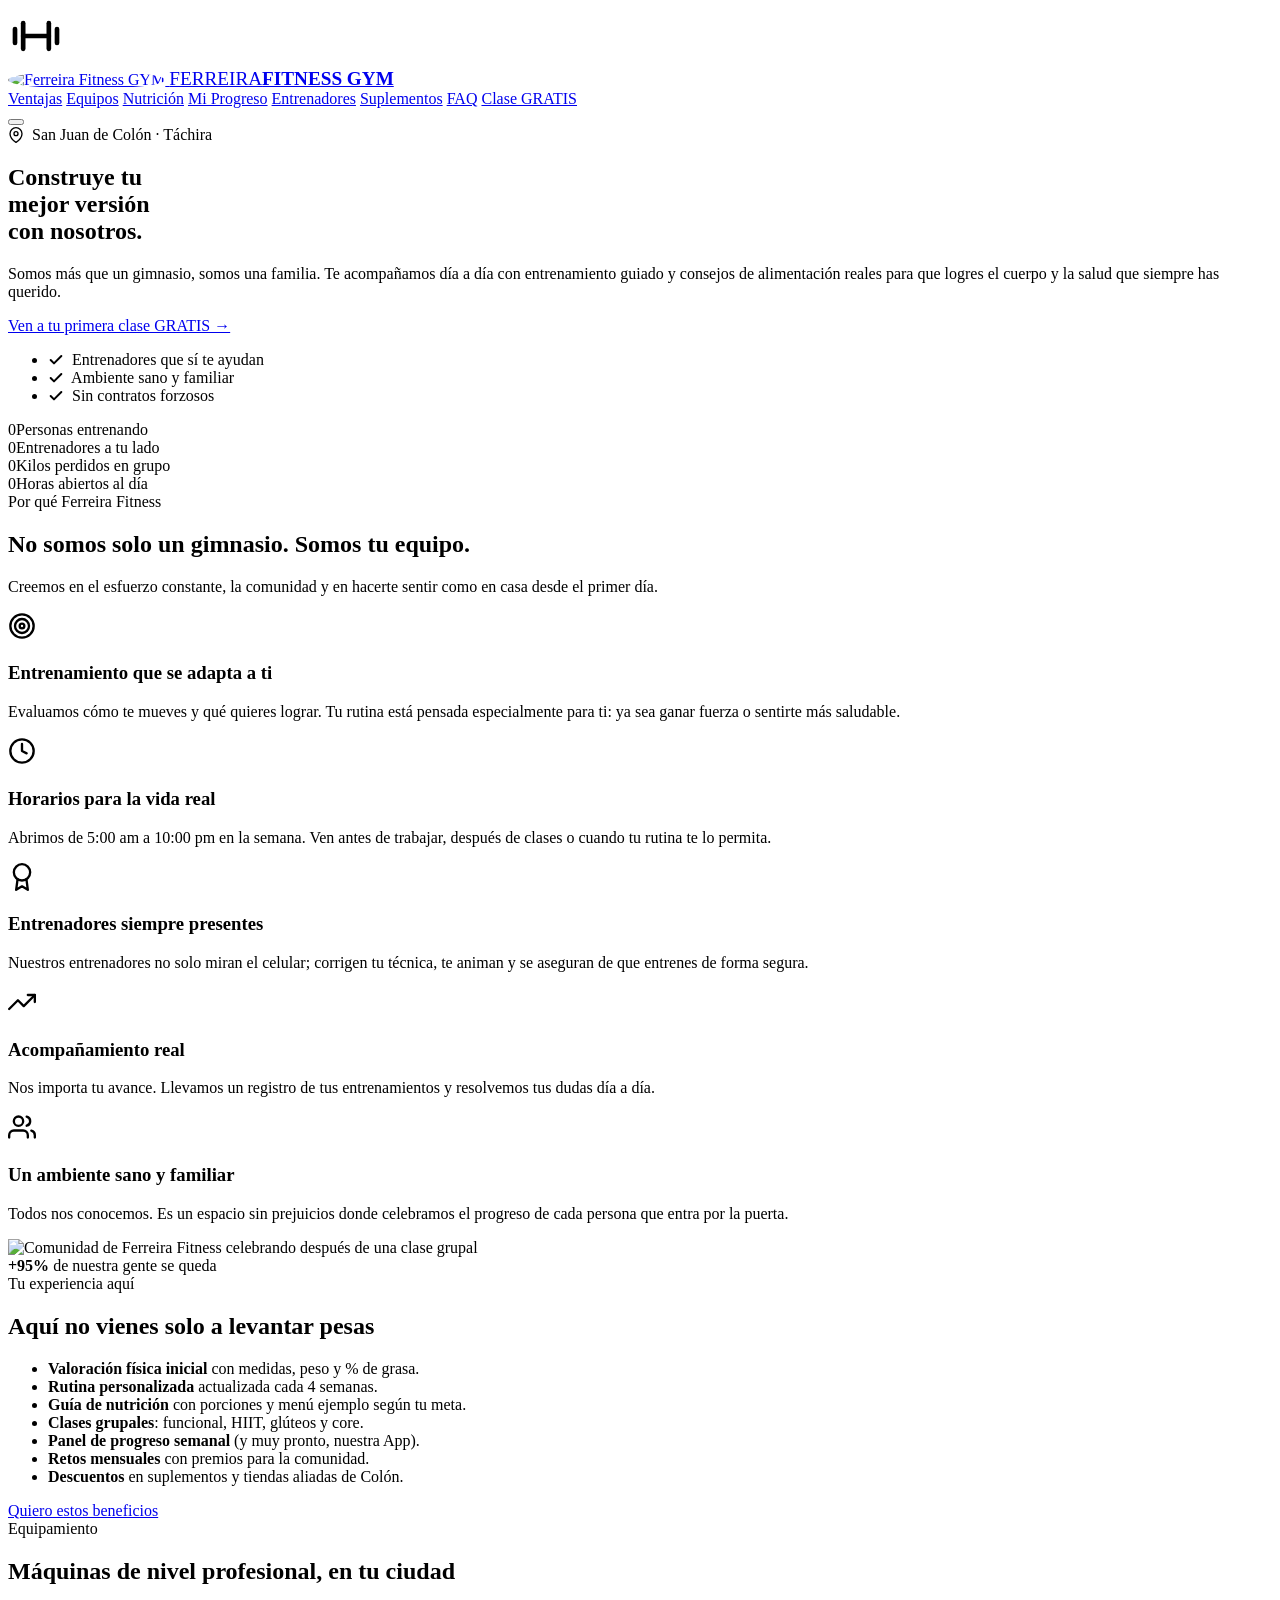
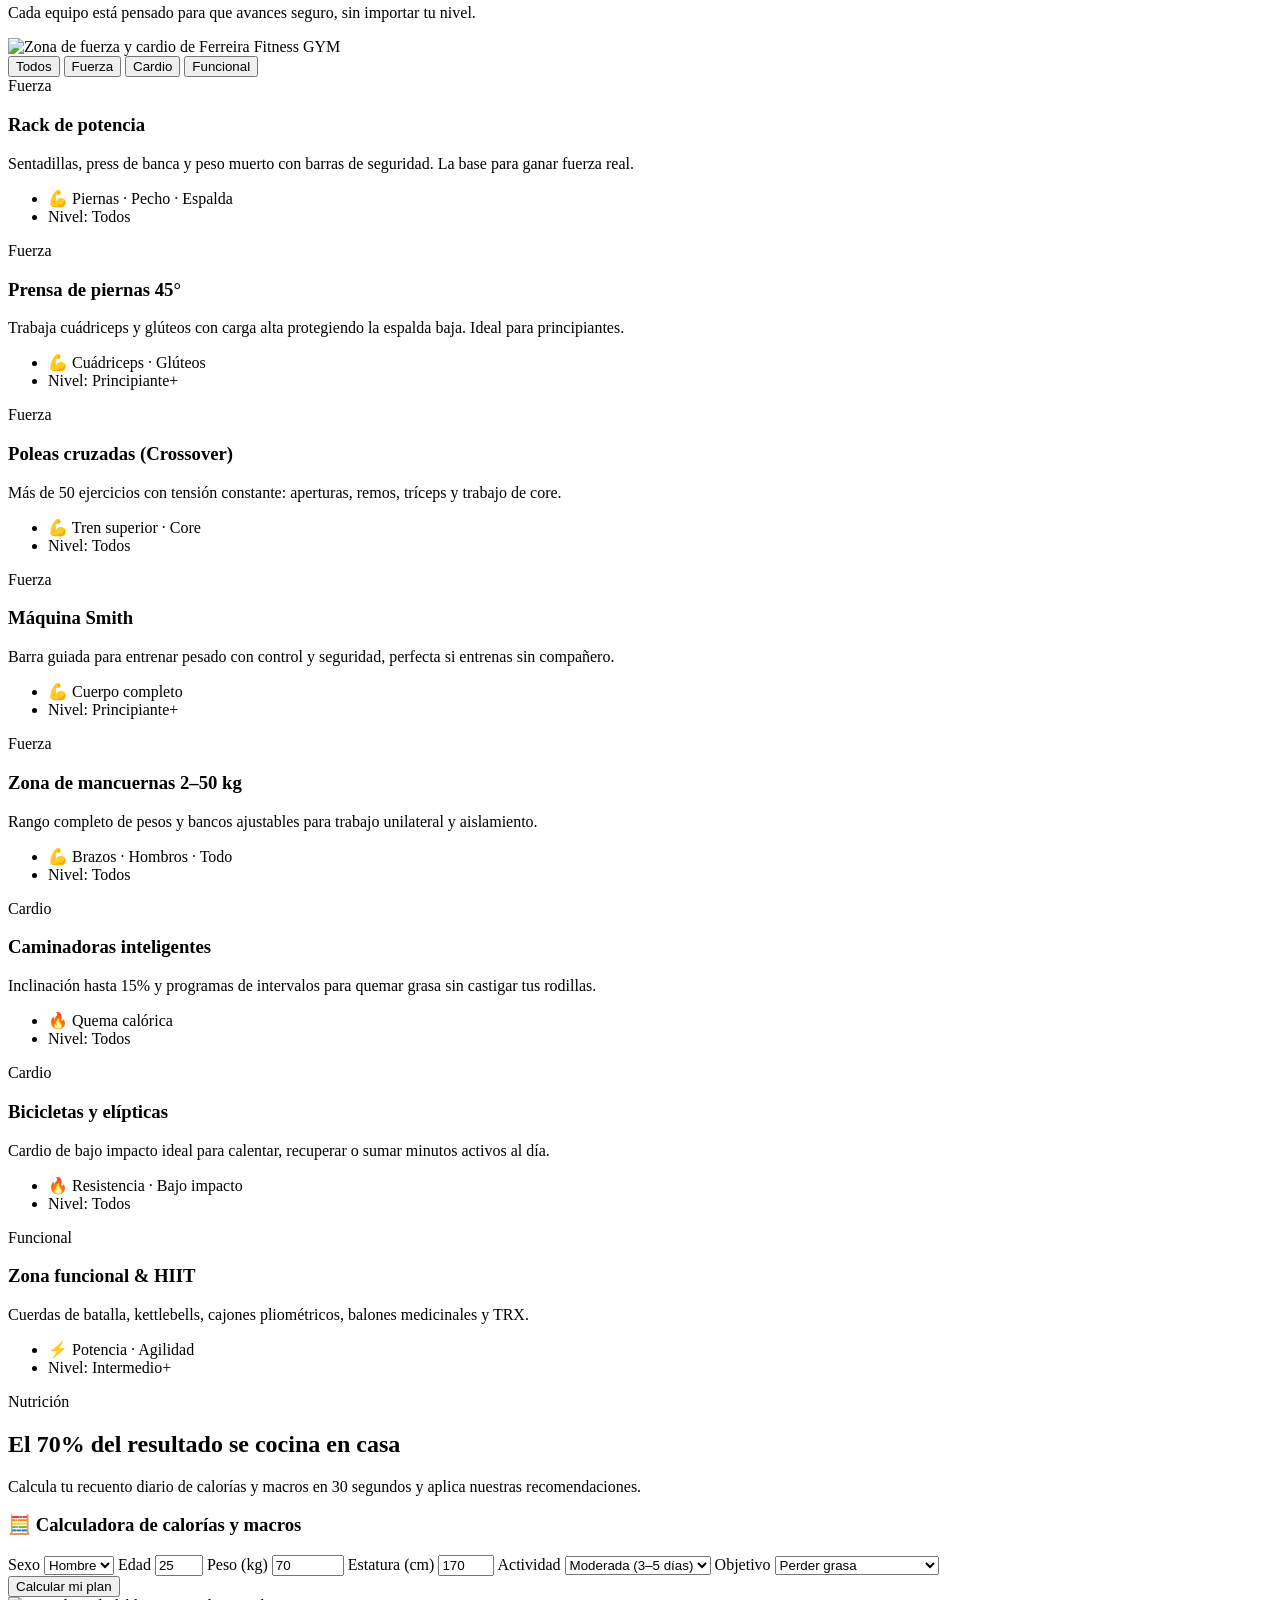
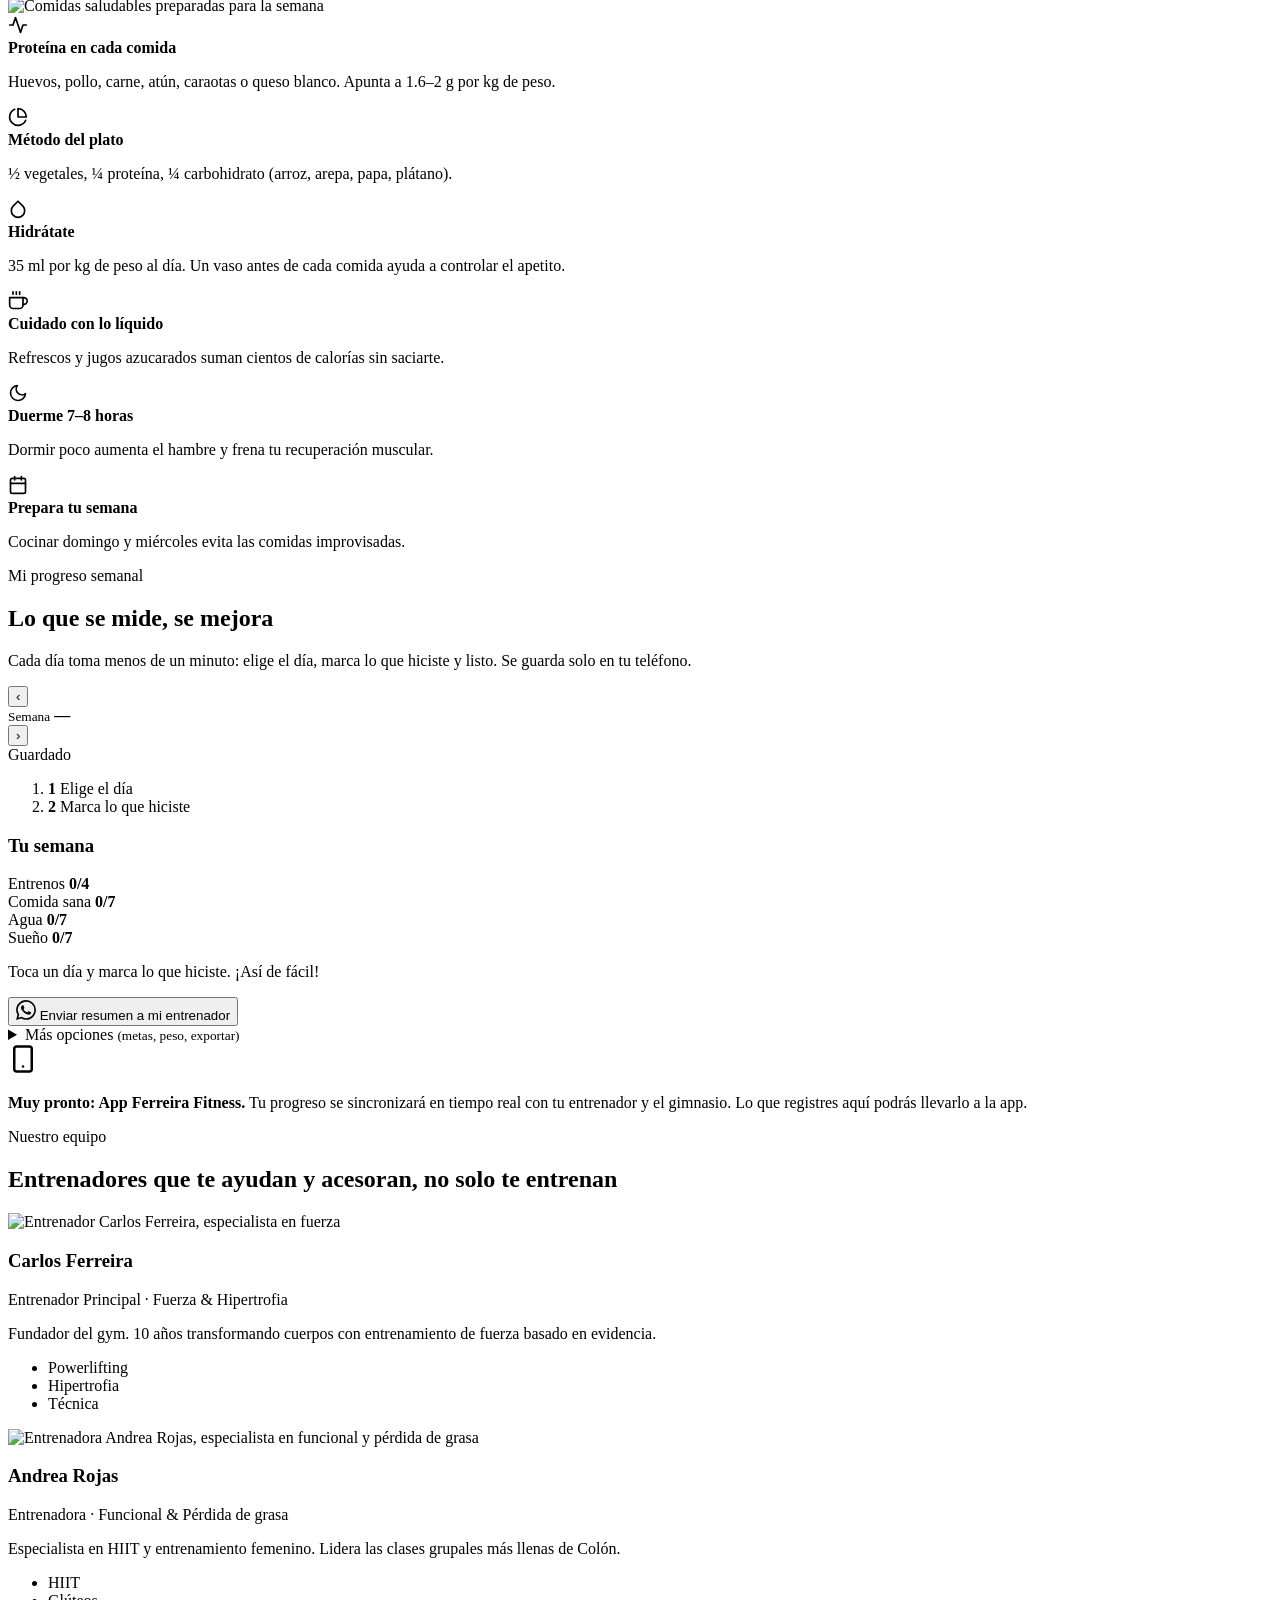
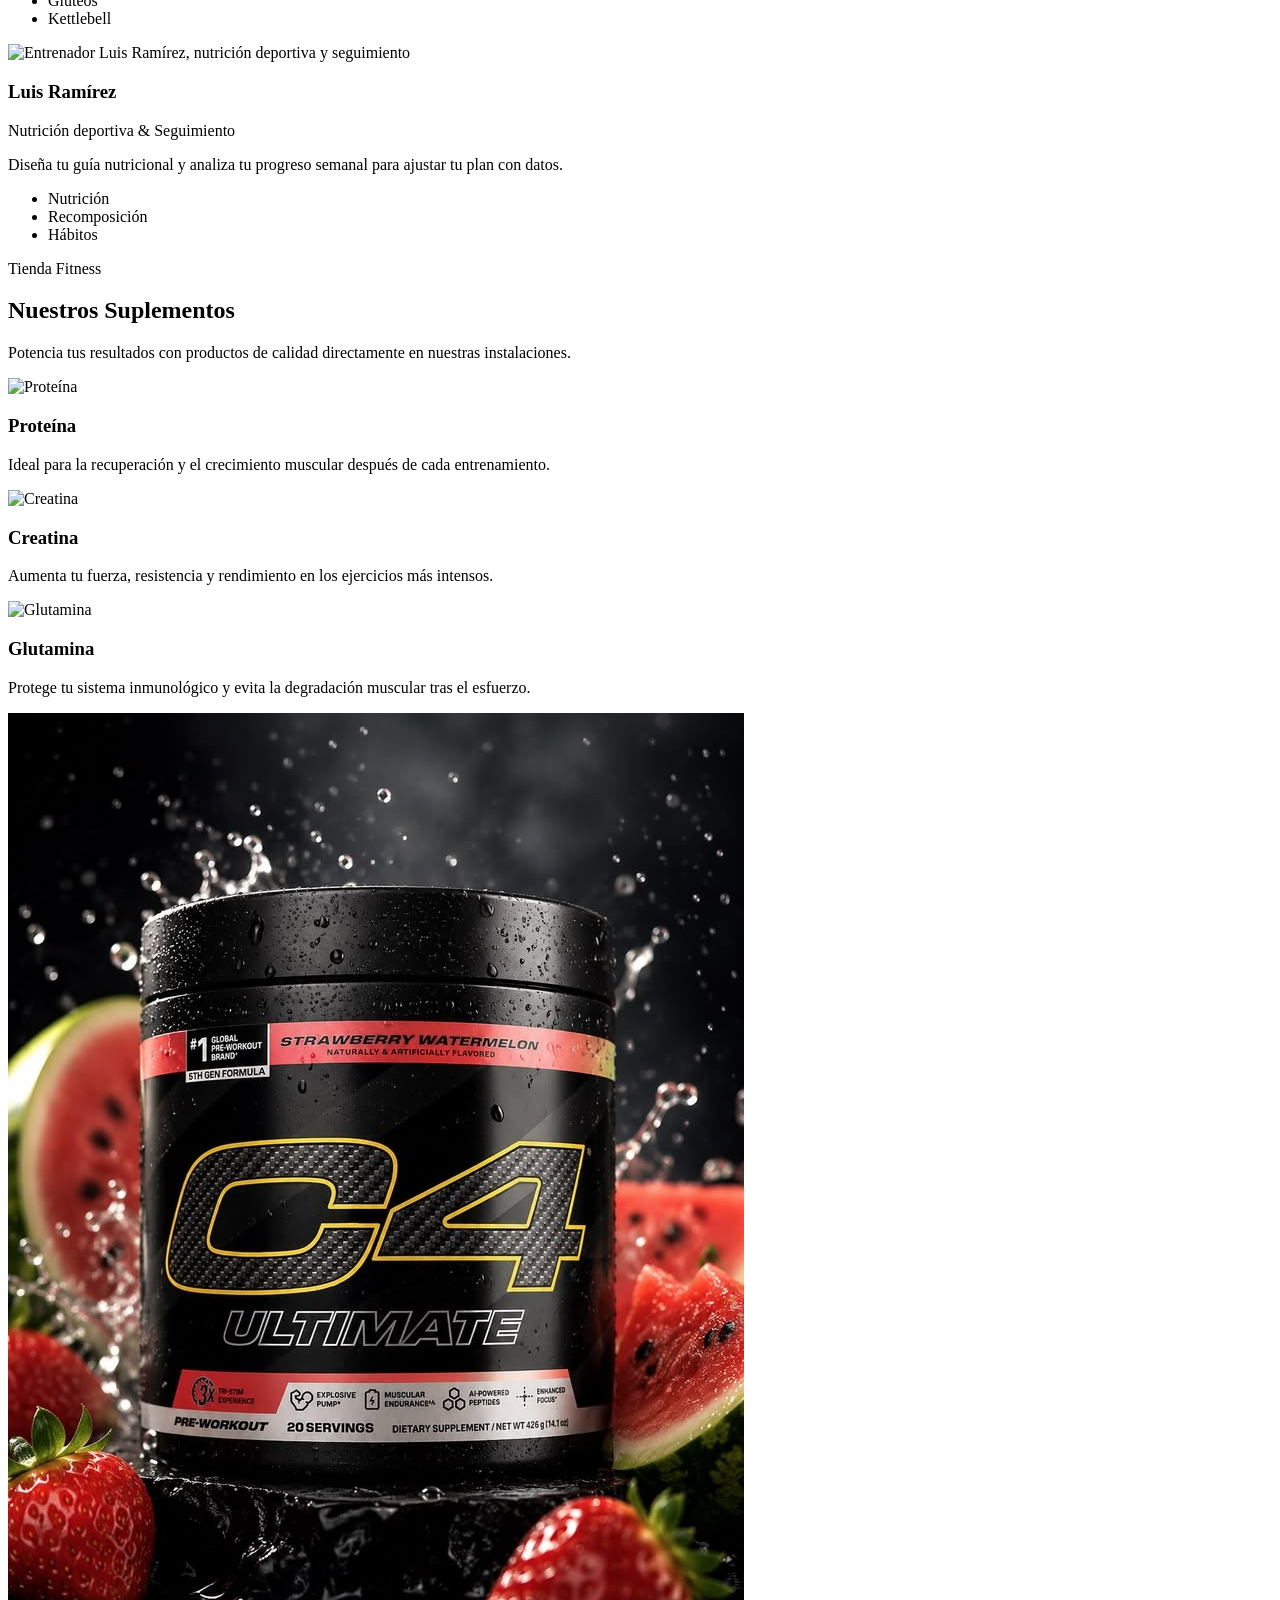
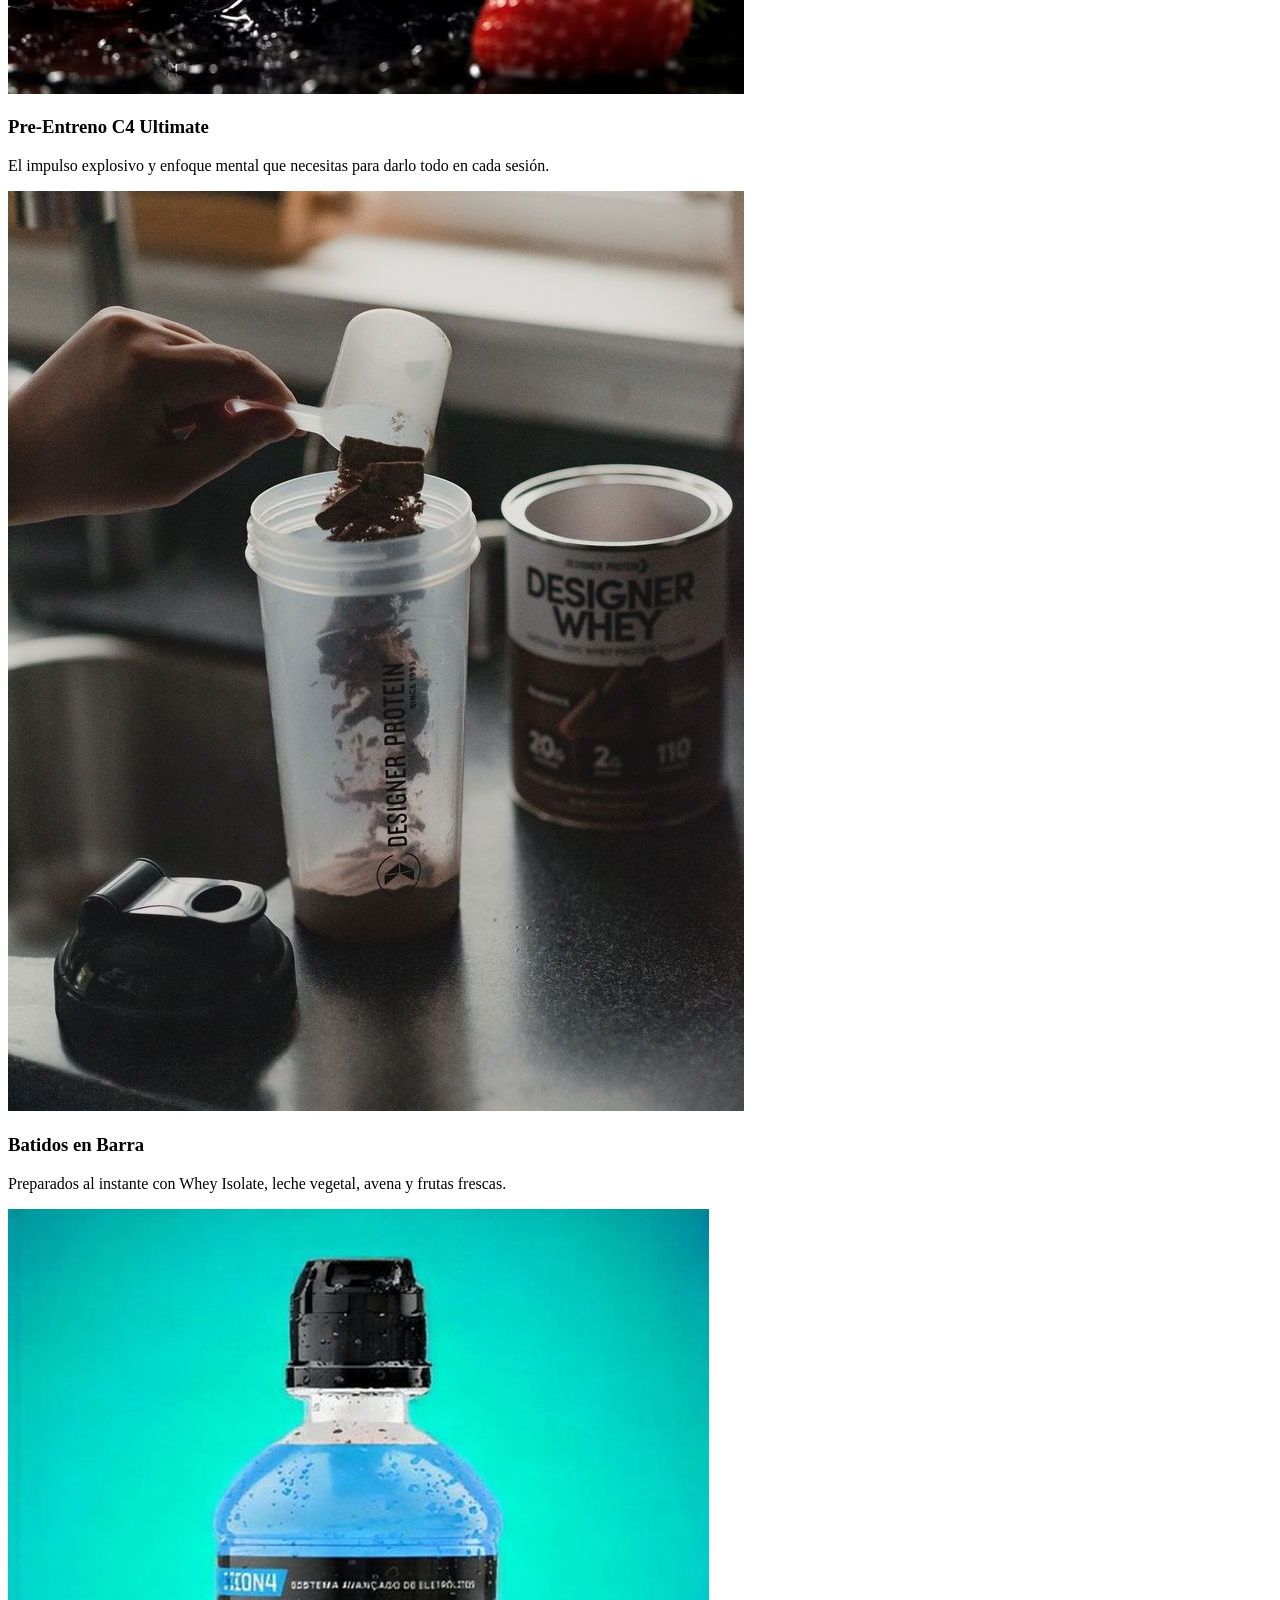
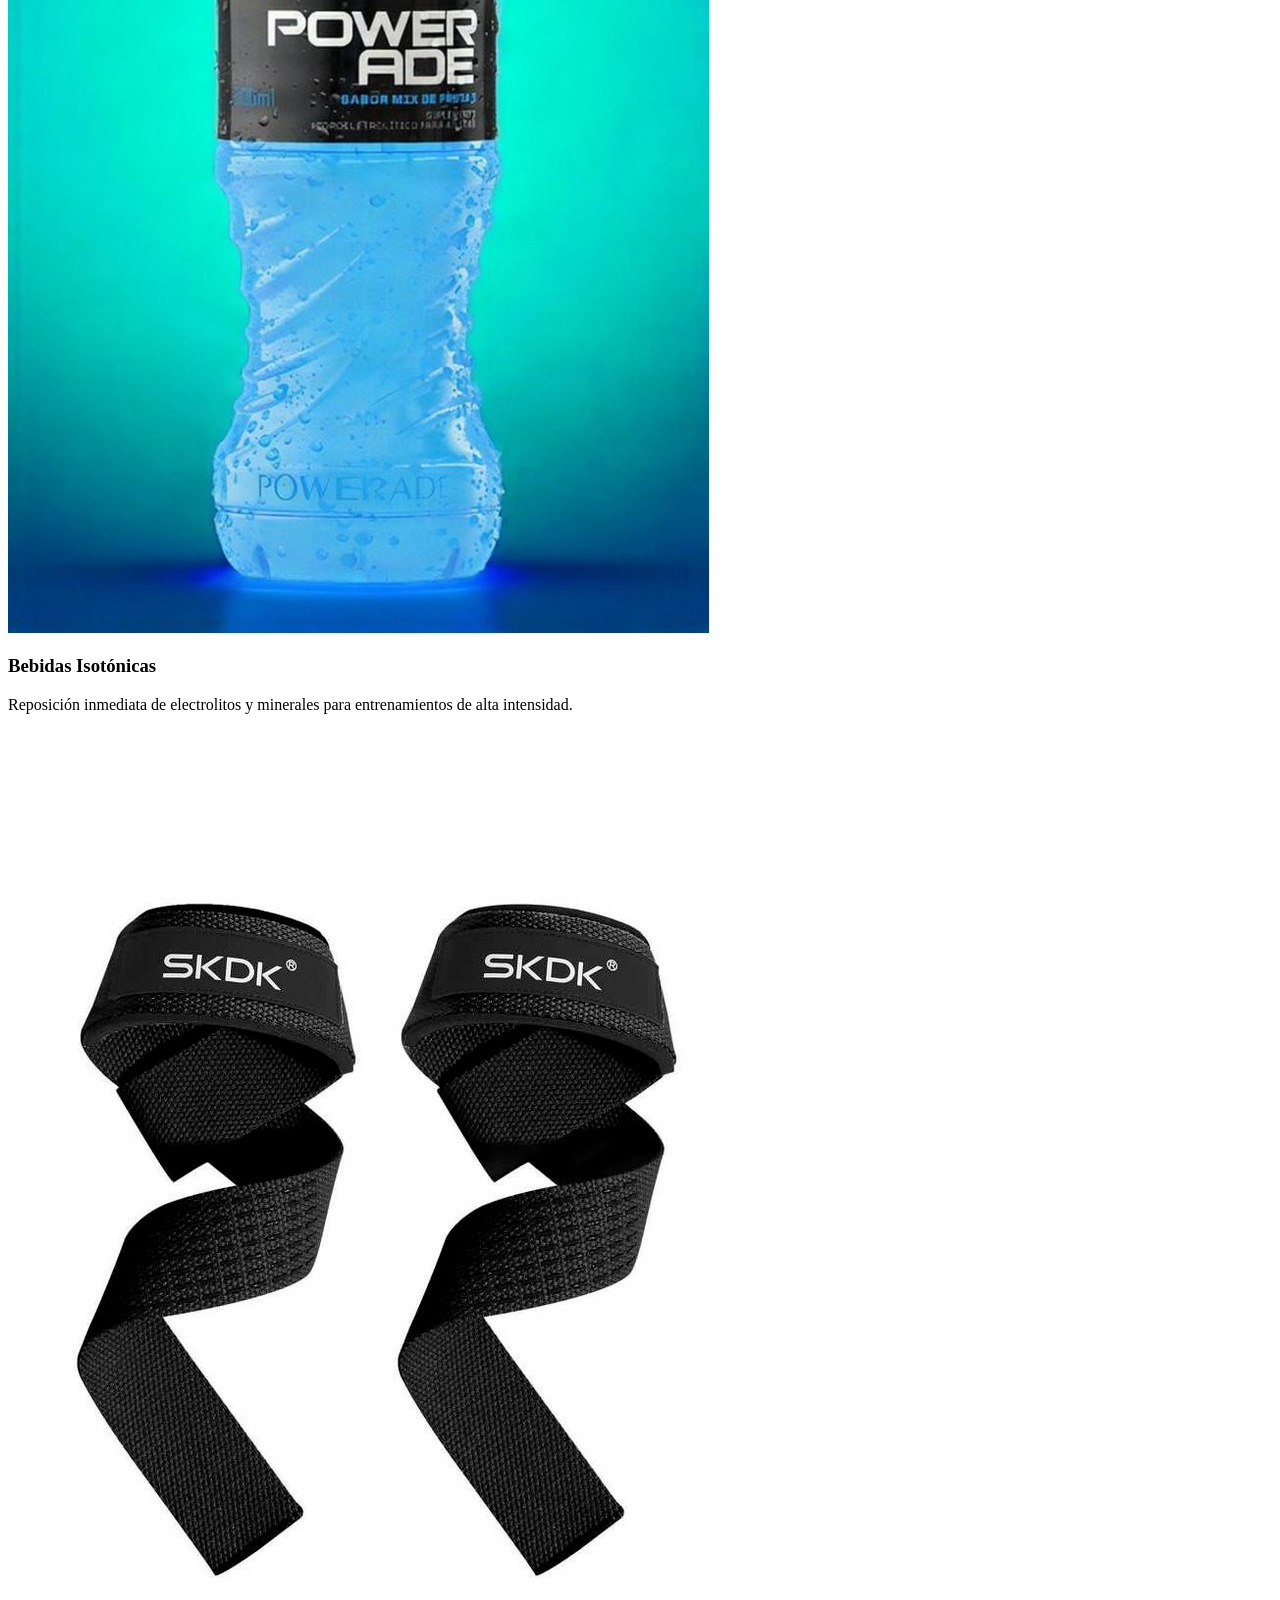
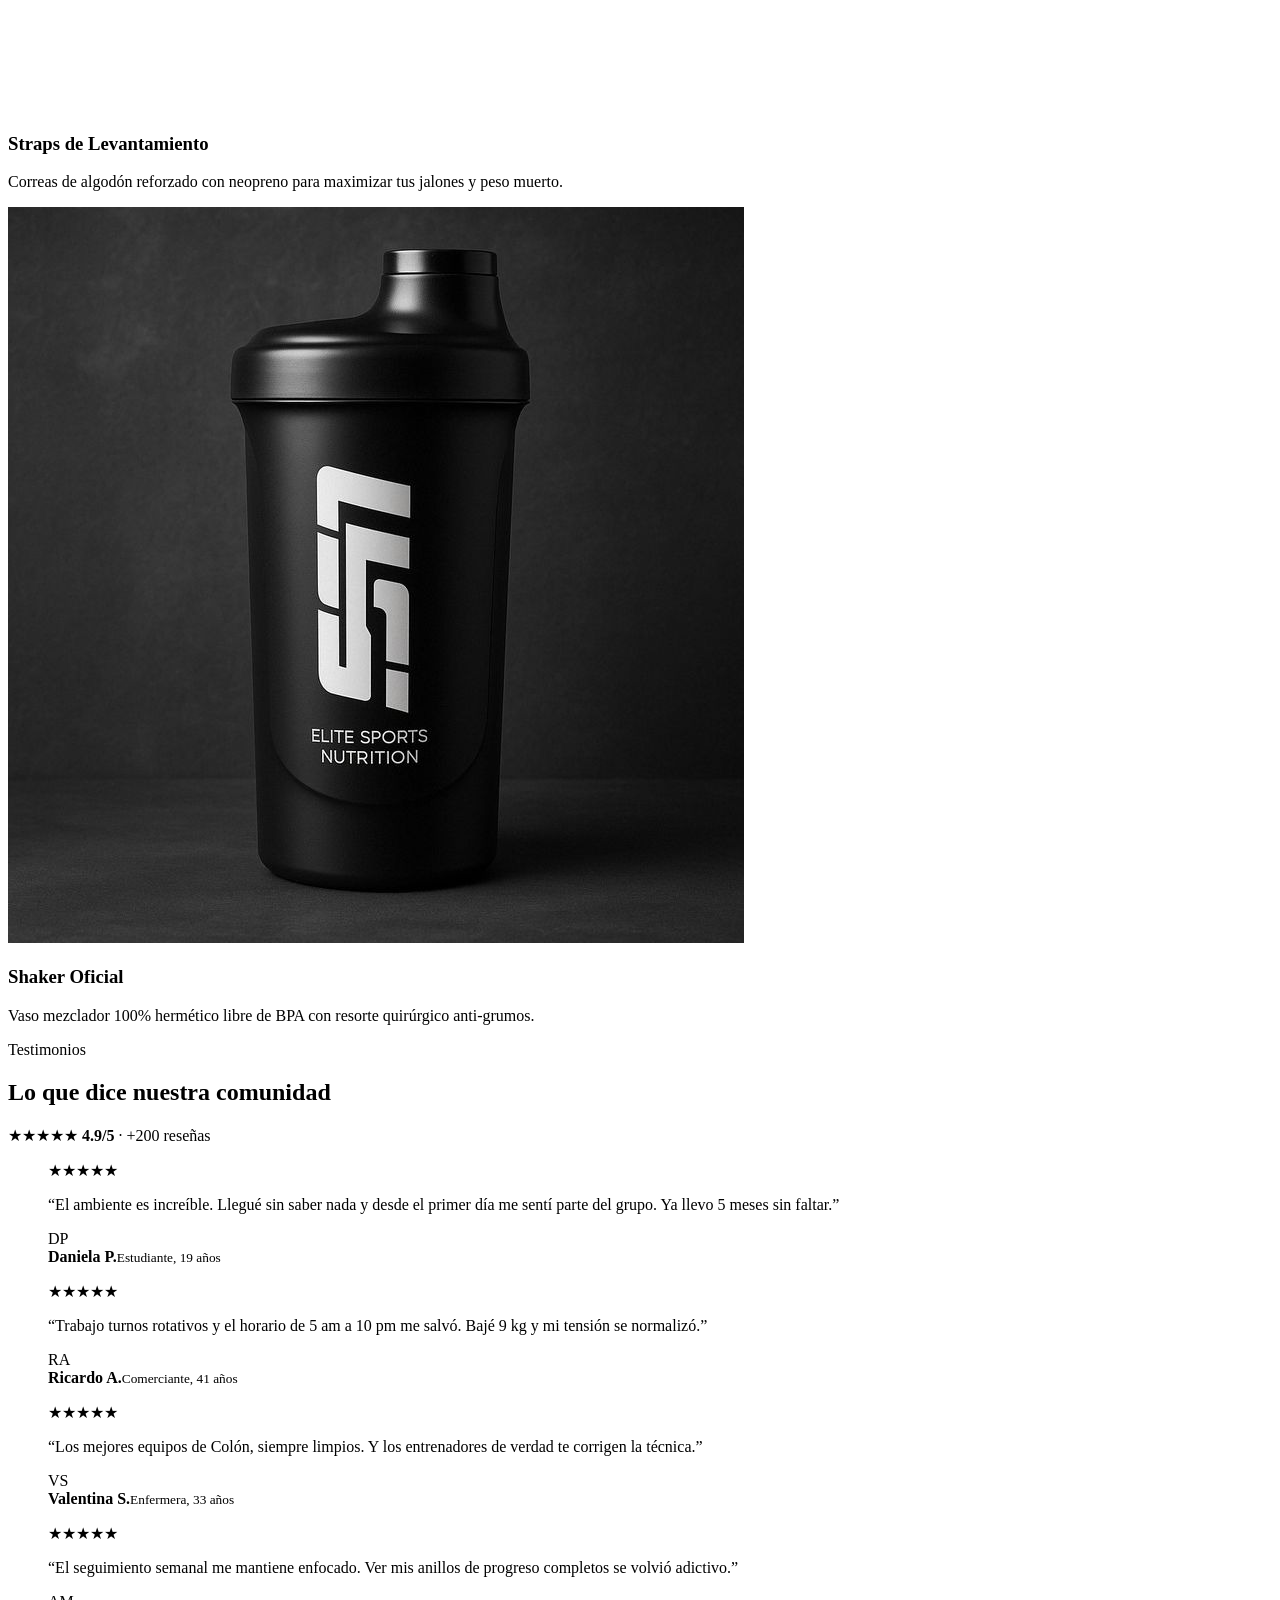
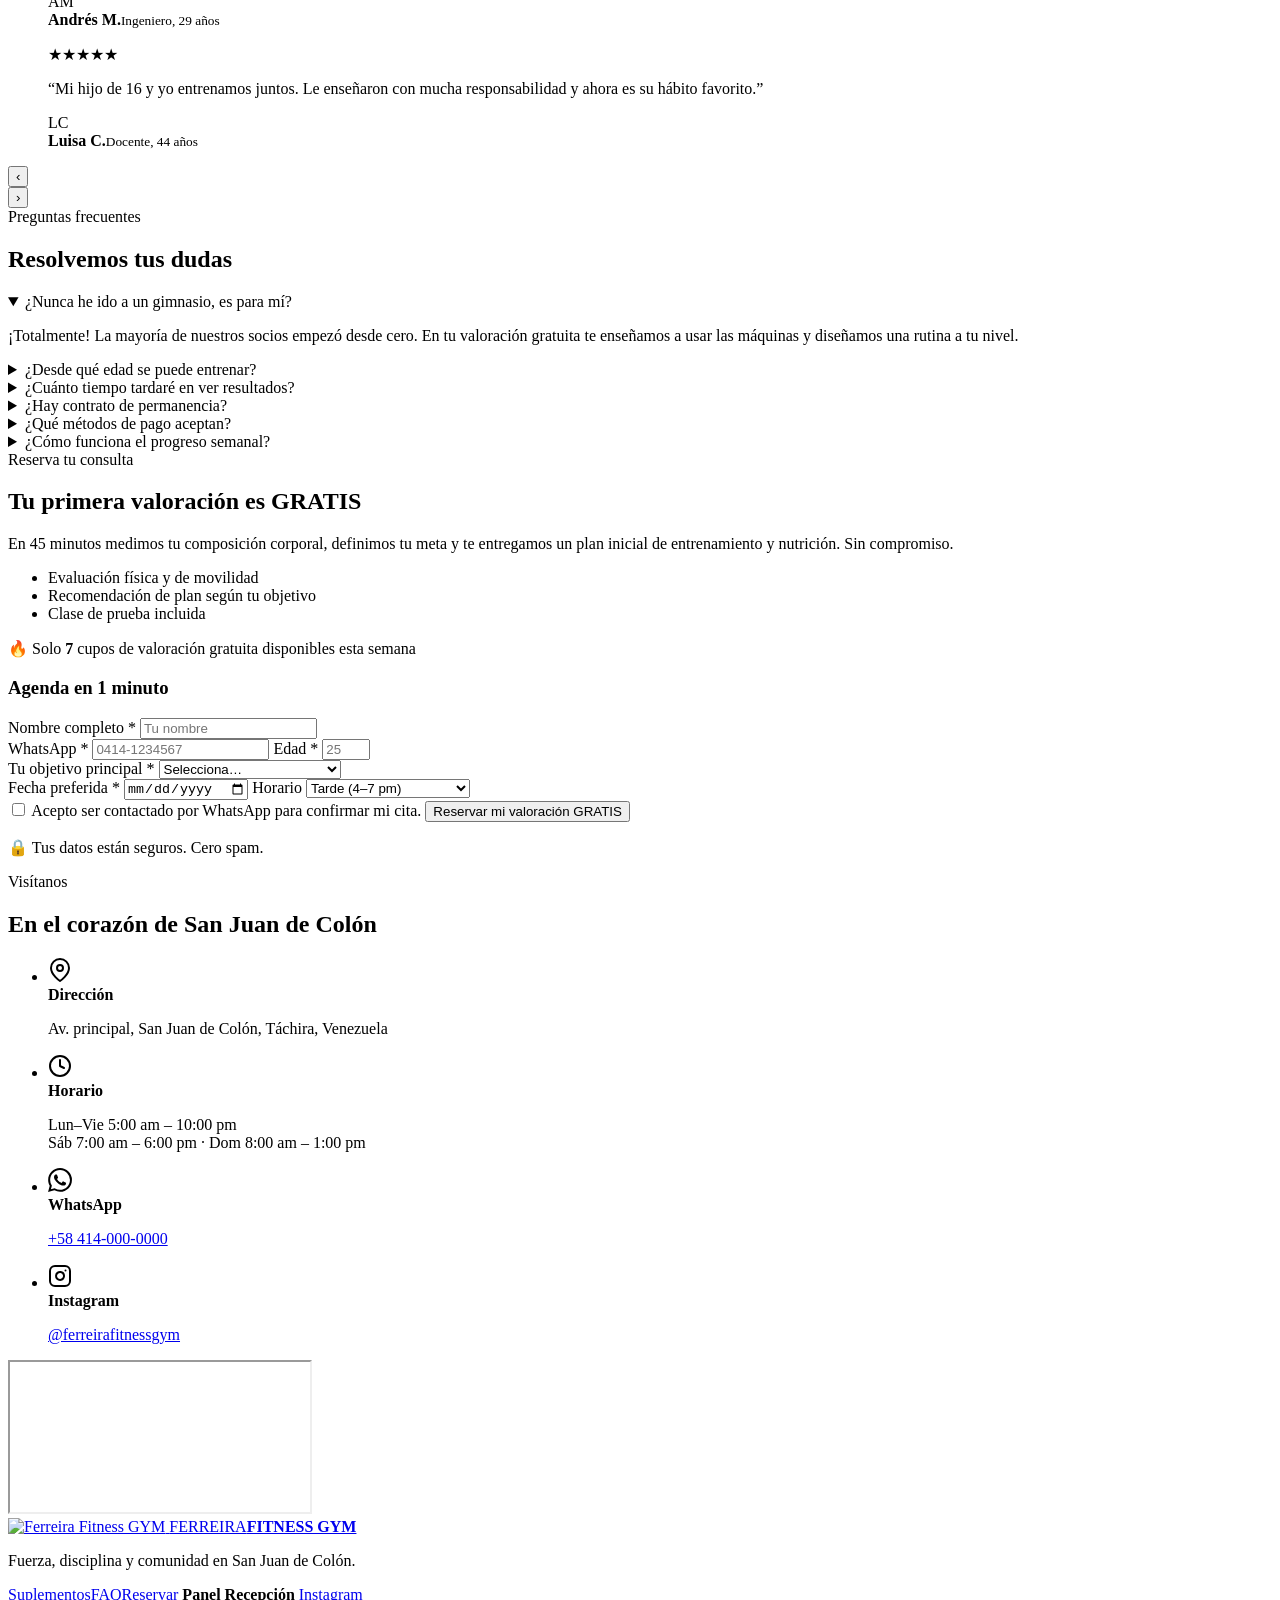
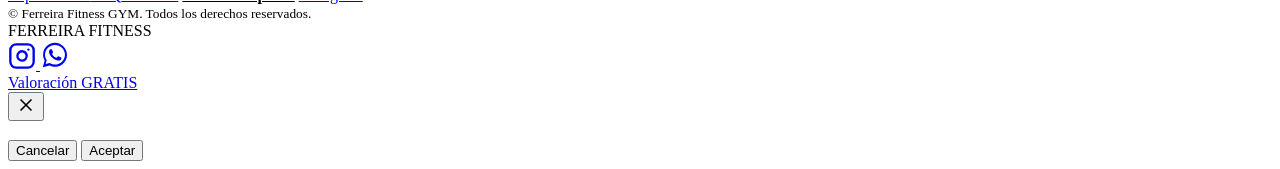
==== commit 92e2aedb: "feat: actualizar imagenes de suplementos, barra y accesorios en tienda y landing" ====
--- a/index.html
+++ b/index.html
@@ -521,11 +521,47 @@
           </article>
           <article class="product">
             <div class="product__img">
-              <img src="assets/img/supp_energy.jpg" alt="Bebidas Energéticas" loading="lazy" />
+              <img src="assets/img/supp_energy.jpg" alt="Pre-Entreno C4 Ultimate" loading="lazy" />
             </div>
             <div class="product__body">
-              <h3>Bebidas Energéticas</h3>
-              <p>El impulso y energía extra que necesitas para darlo todo en cada sesión.</p>
+              <h3>Pre-Entreno C4 Ultimate</h3>
+              <p>El impulso explosivo y enfoque mental que necesitas para darlo todo en cada sesión.</p>
+            </div>
+          </article>
+          <article class="product">
+            <div class="product__img">
+              <img src="assets/img/supp_shake.jpg" alt="Batidos Proteicos en Barra" loading="lazy" />
+            </div>
+            <div class="product__body">
+              <h3>Batidos en Barra</h3>
+              <p>Preparados al instante con Whey Isolate, leche vegetal, avena y frutas frescas.</p>
+            </div>
+          </article>
+          <article class="product">
+            <div class="product__img">
+              <img src="assets/img/supp_isotonica.jpg" alt="Bebidas Isotónicas" loading="lazy" />
+            </div>
+            <div class="product__body">
+              <h3>Bebidas Isotónicas</h3>
+              <p>Reposición inmediata de electrolitos y minerales para entrenamientos de alta intensidad.</p>
+            </div>
+          </article>
+          <article class="product">
+            <div class="product__img">
+              <img src="assets/img/supp_straps.jpg" alt="Straps de Agarre" loading="lazy" />
+            </div>
+            <div class="product__body">
+              <h3>Straps de Levantamiento</h3>
+              <p>Correas de algodón reforzado con neopreno para maximizar tus jalones y peso muerto.</p>
+            </div>
+          </article>
+          <article class="product">
+            <div class="product__img">
+              <img src="assets/img/supp_shaker.jpg" alt="Shaker Oficial Ferreira" loading="lazy" />
+            </div>
+            <div class="product__body">
+              <h3>Shaker Oficial</h3>
+              <p>Vaso mezclador 100% hermético libre de BPA con resorte quirúrgico anti-grumos.</p>
             </div>
           </article>
         </div>
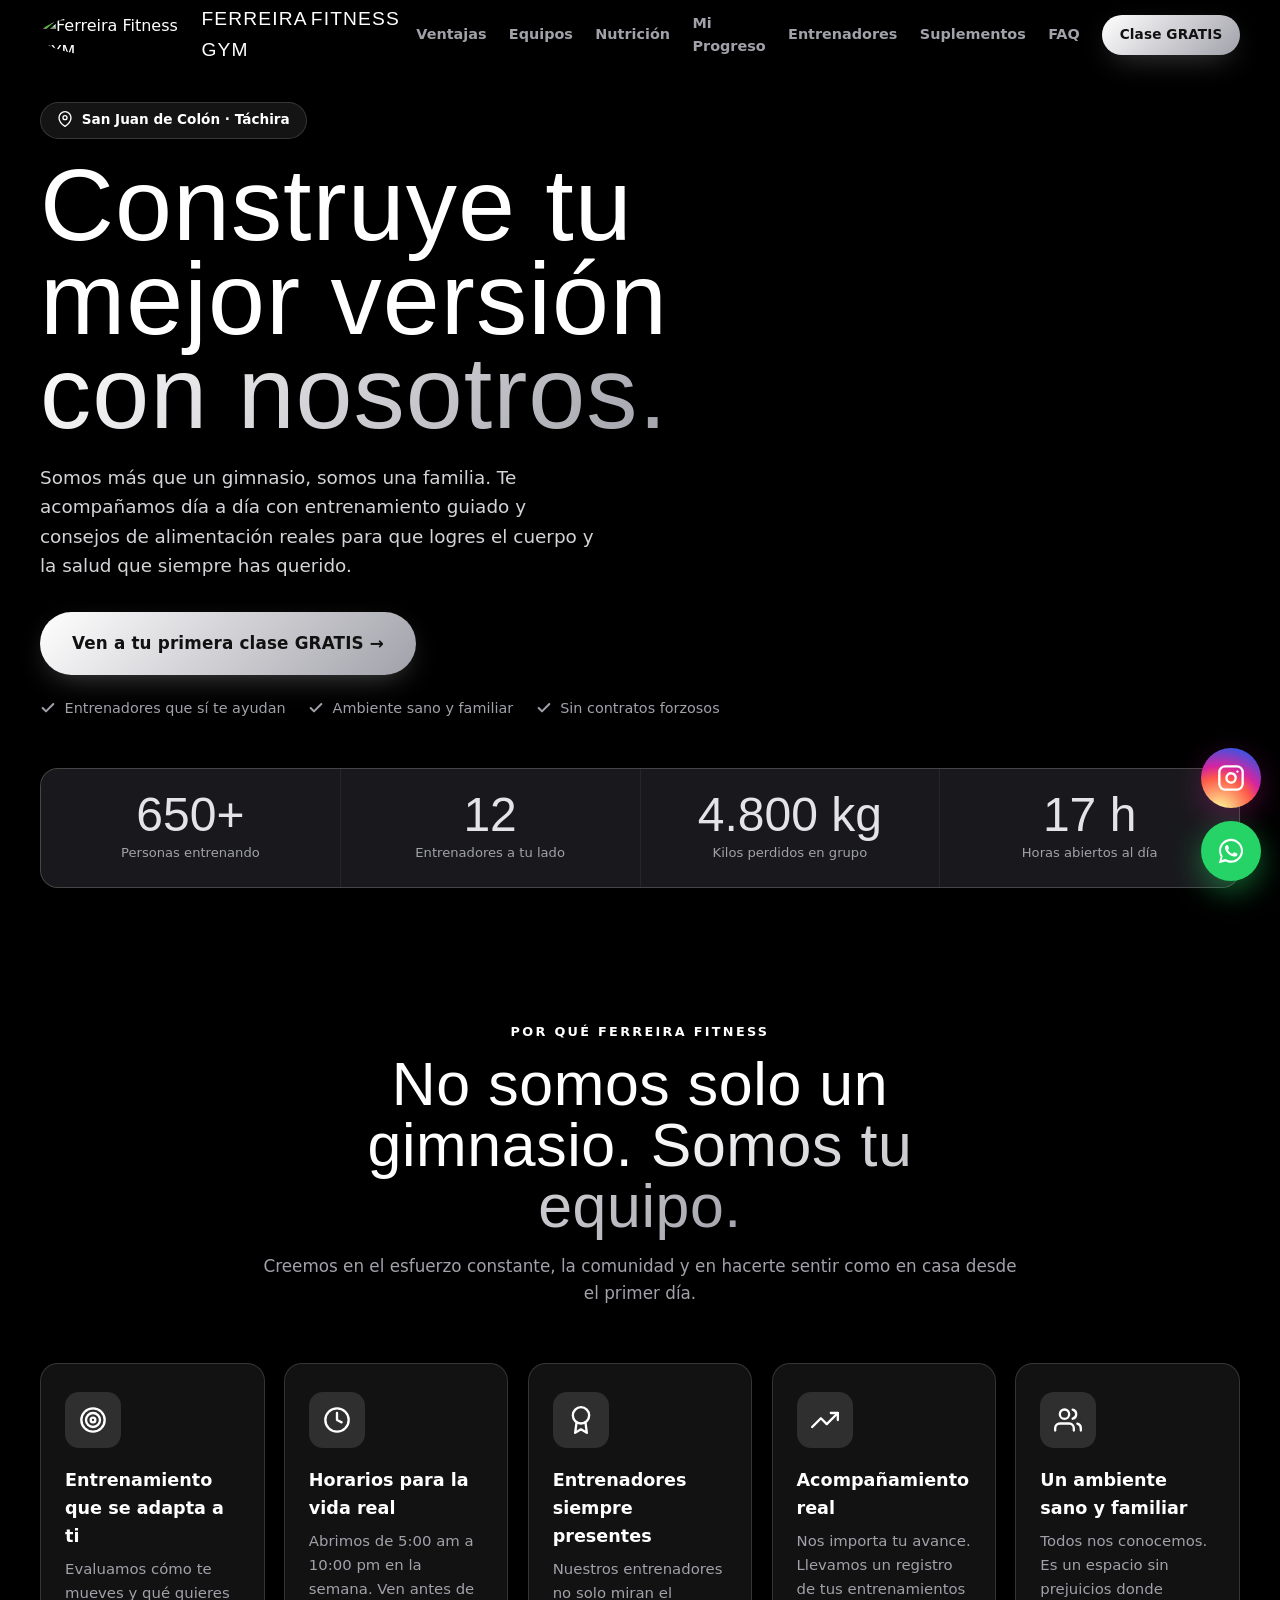
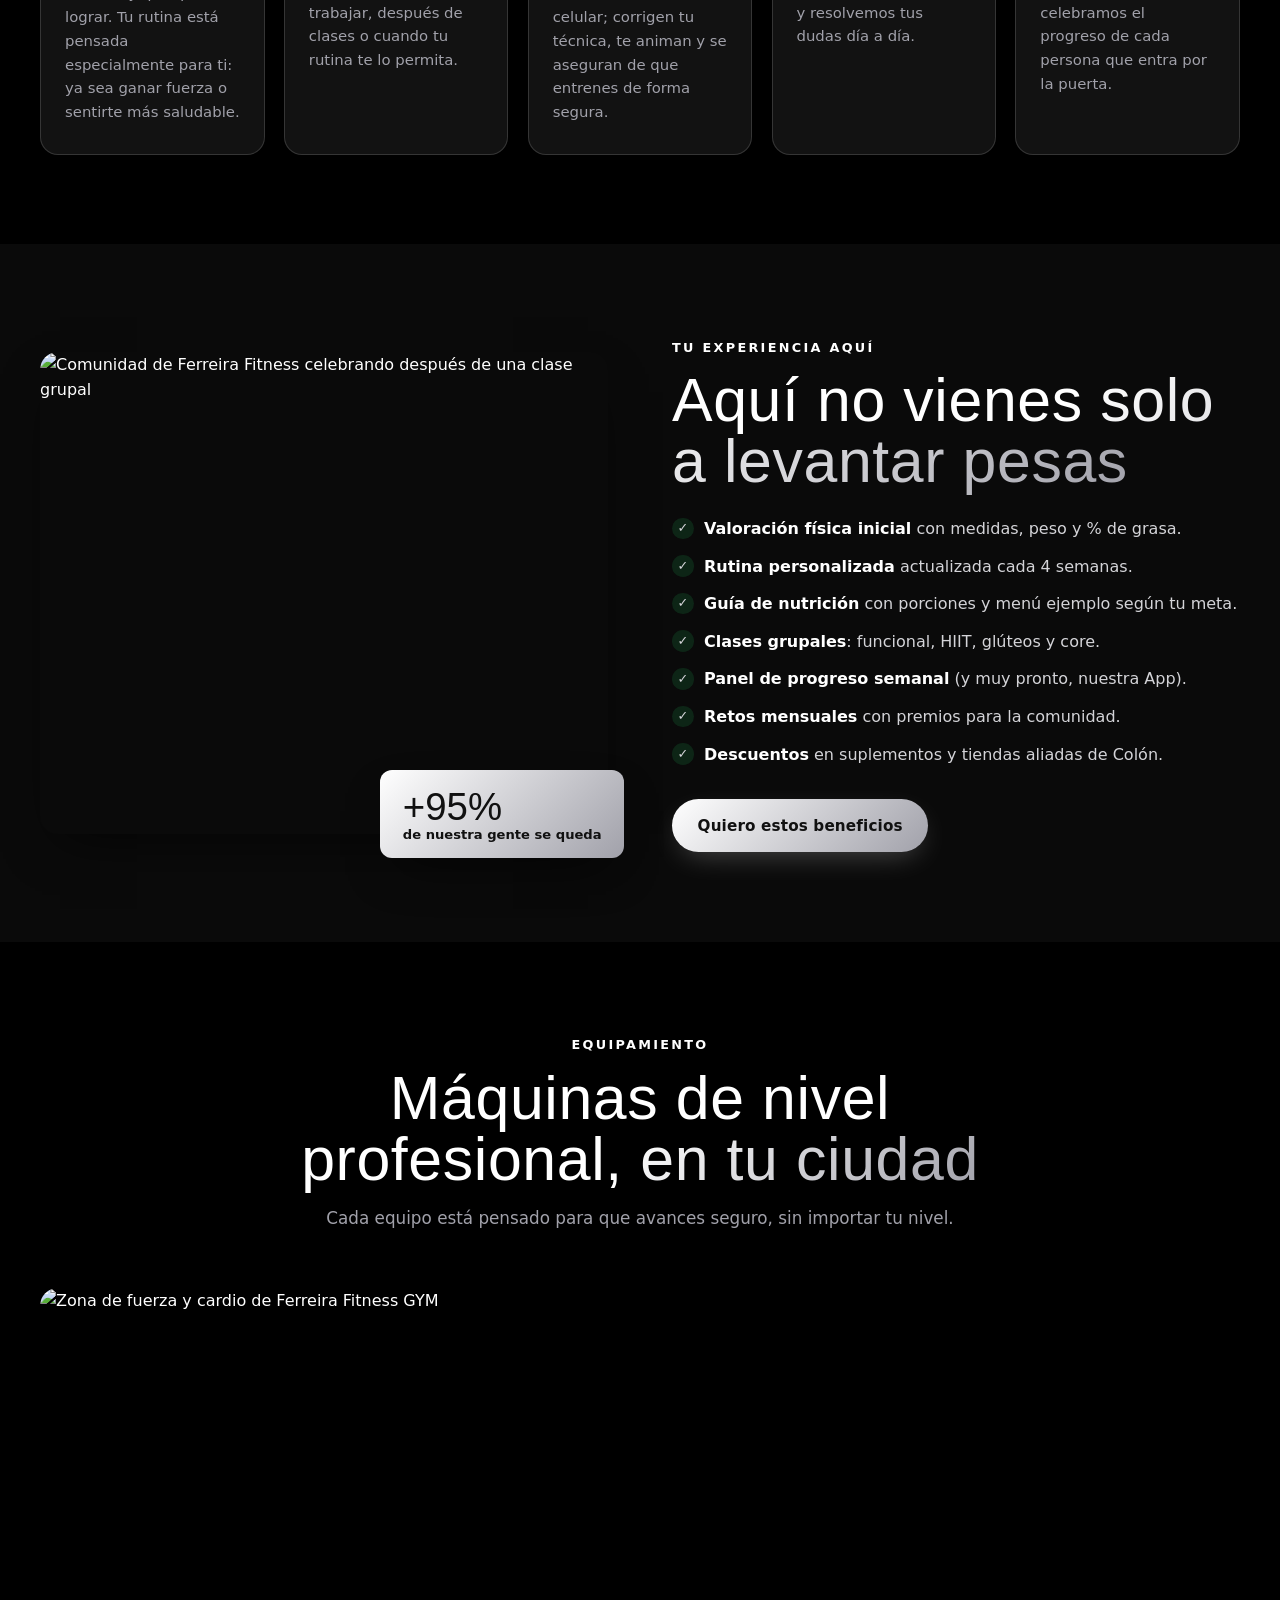
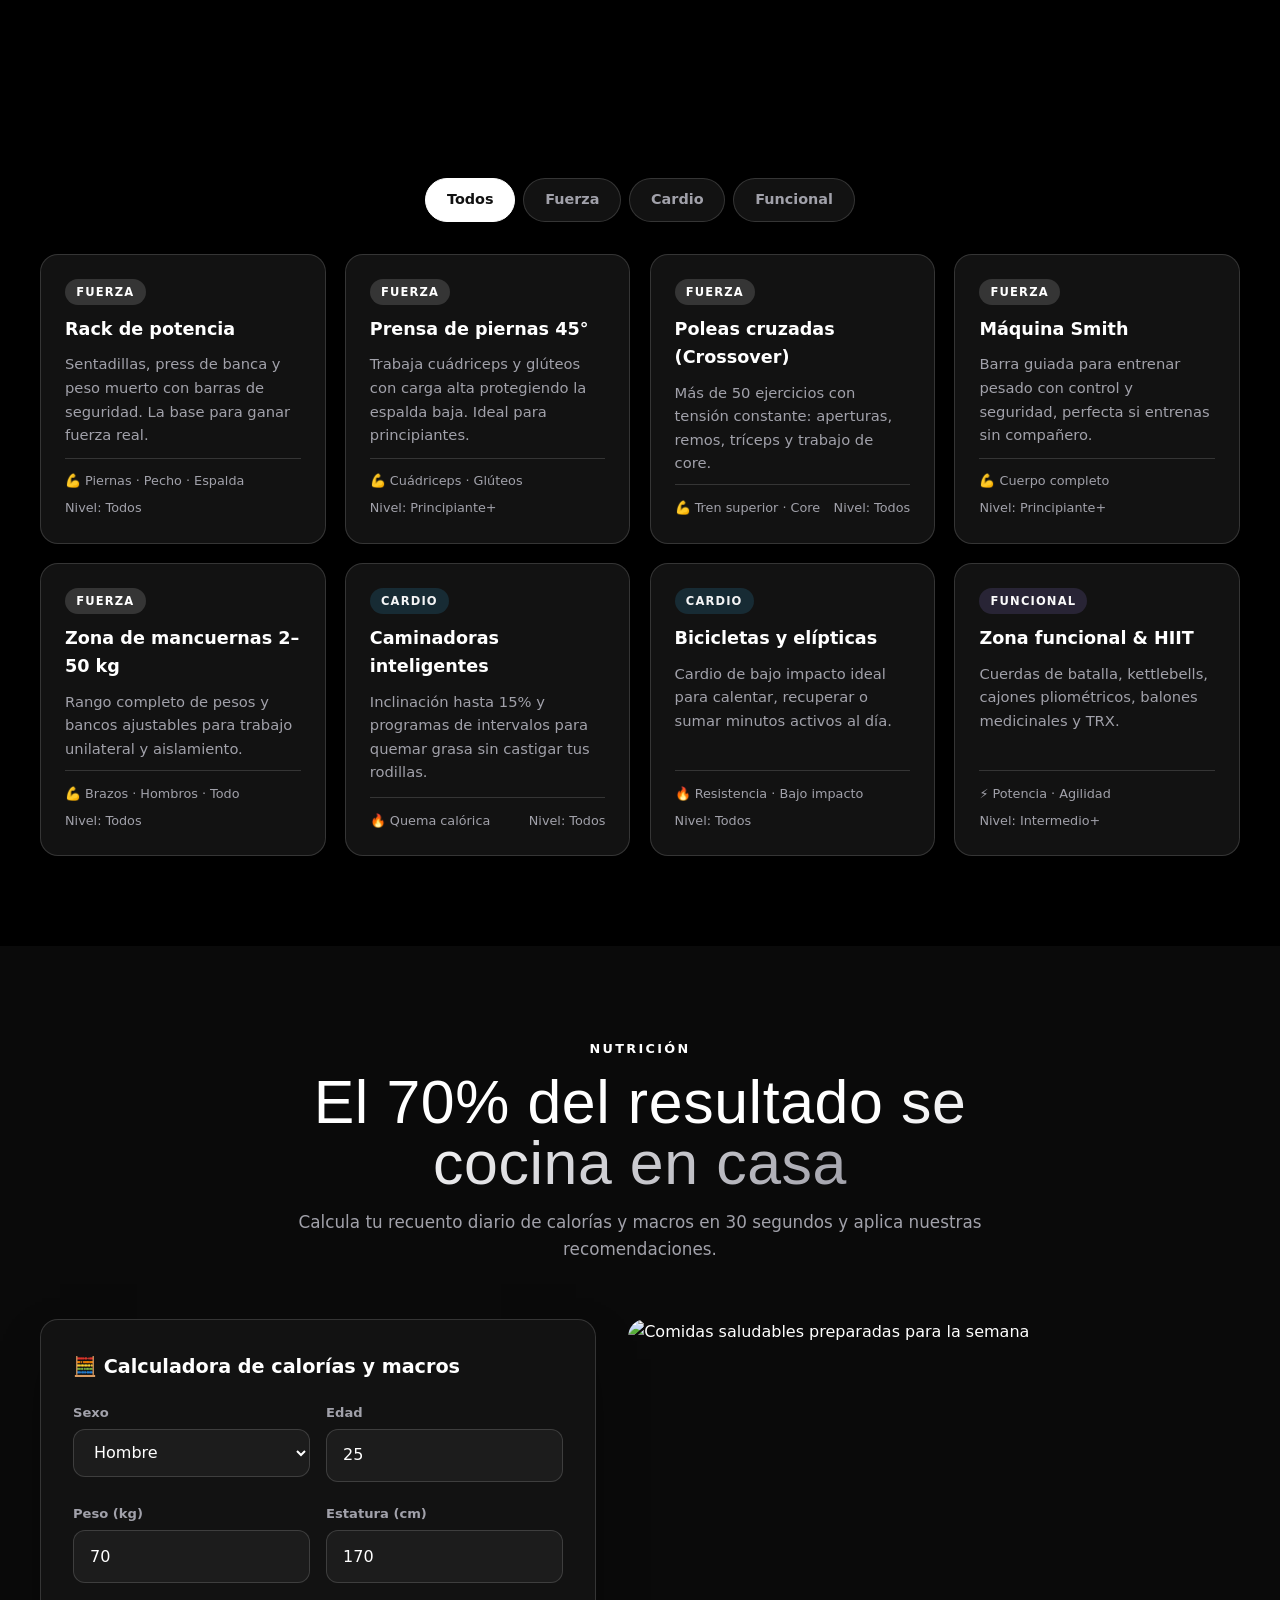
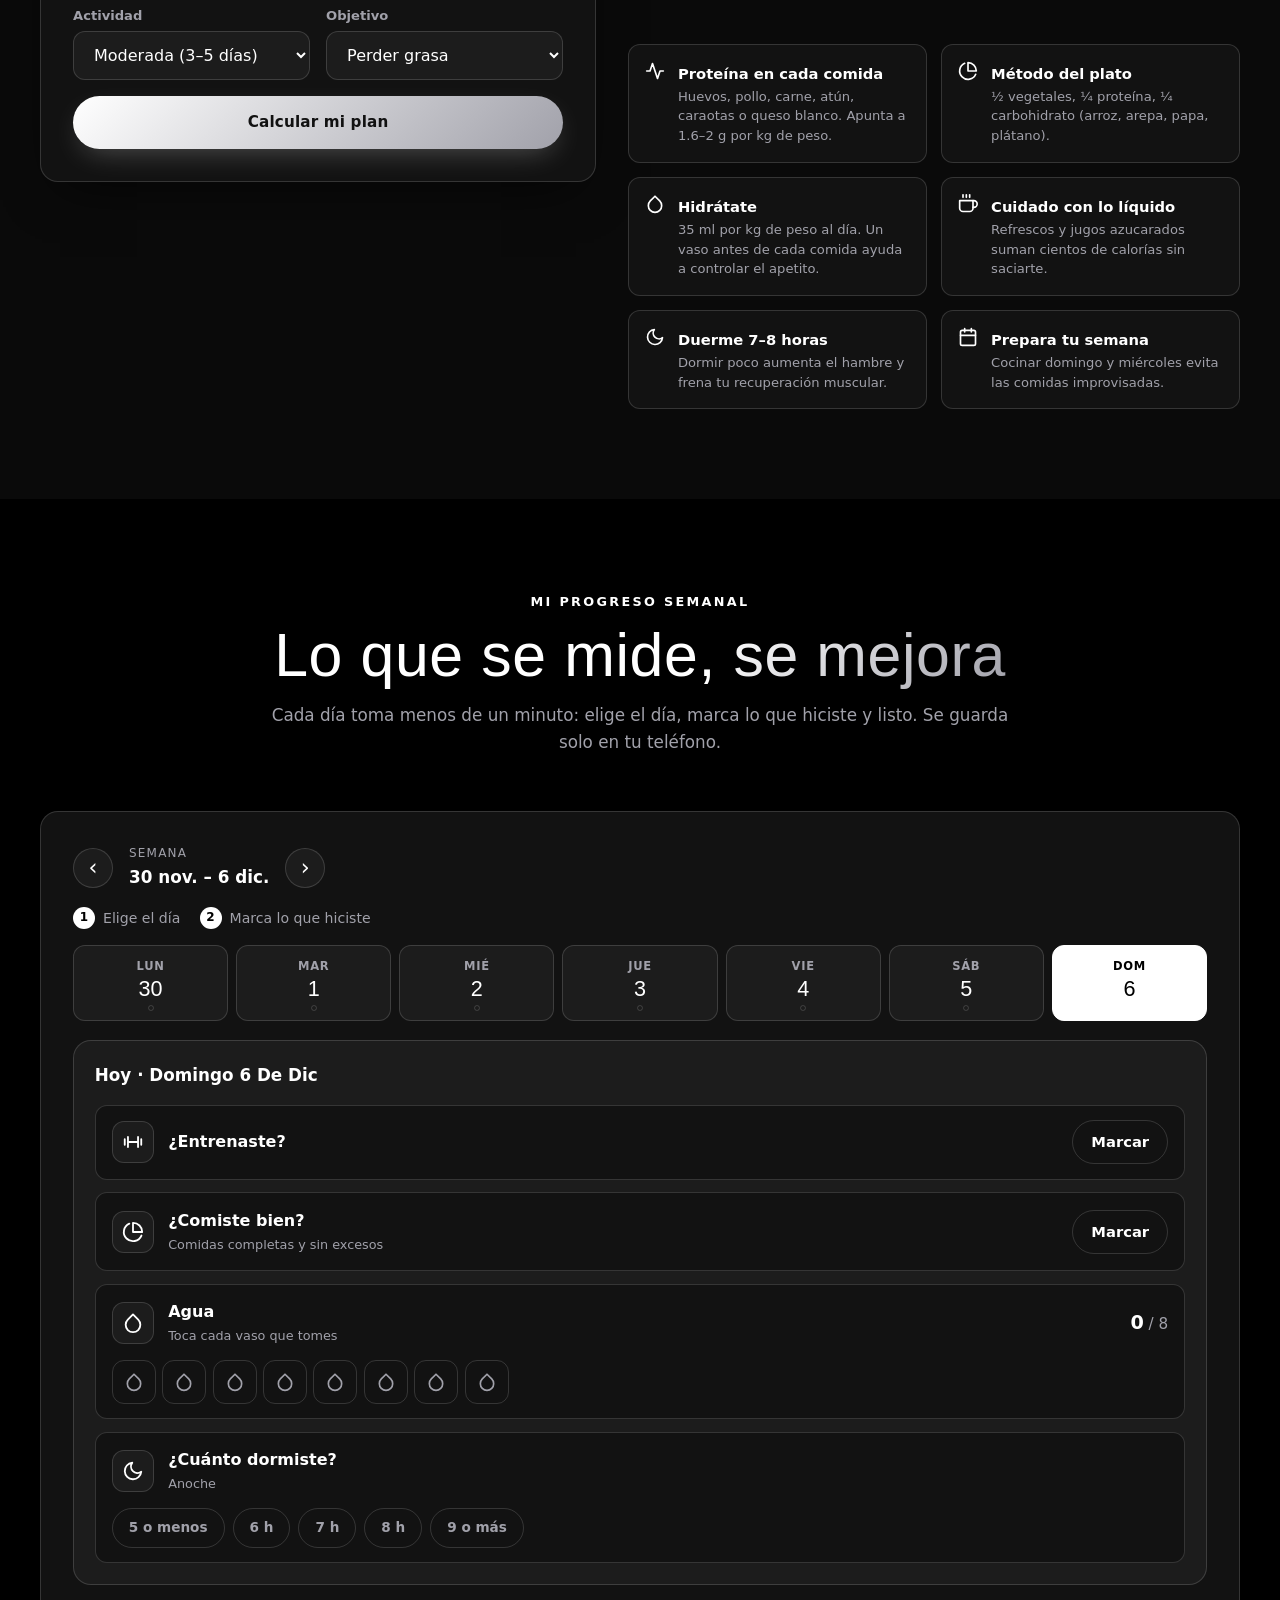
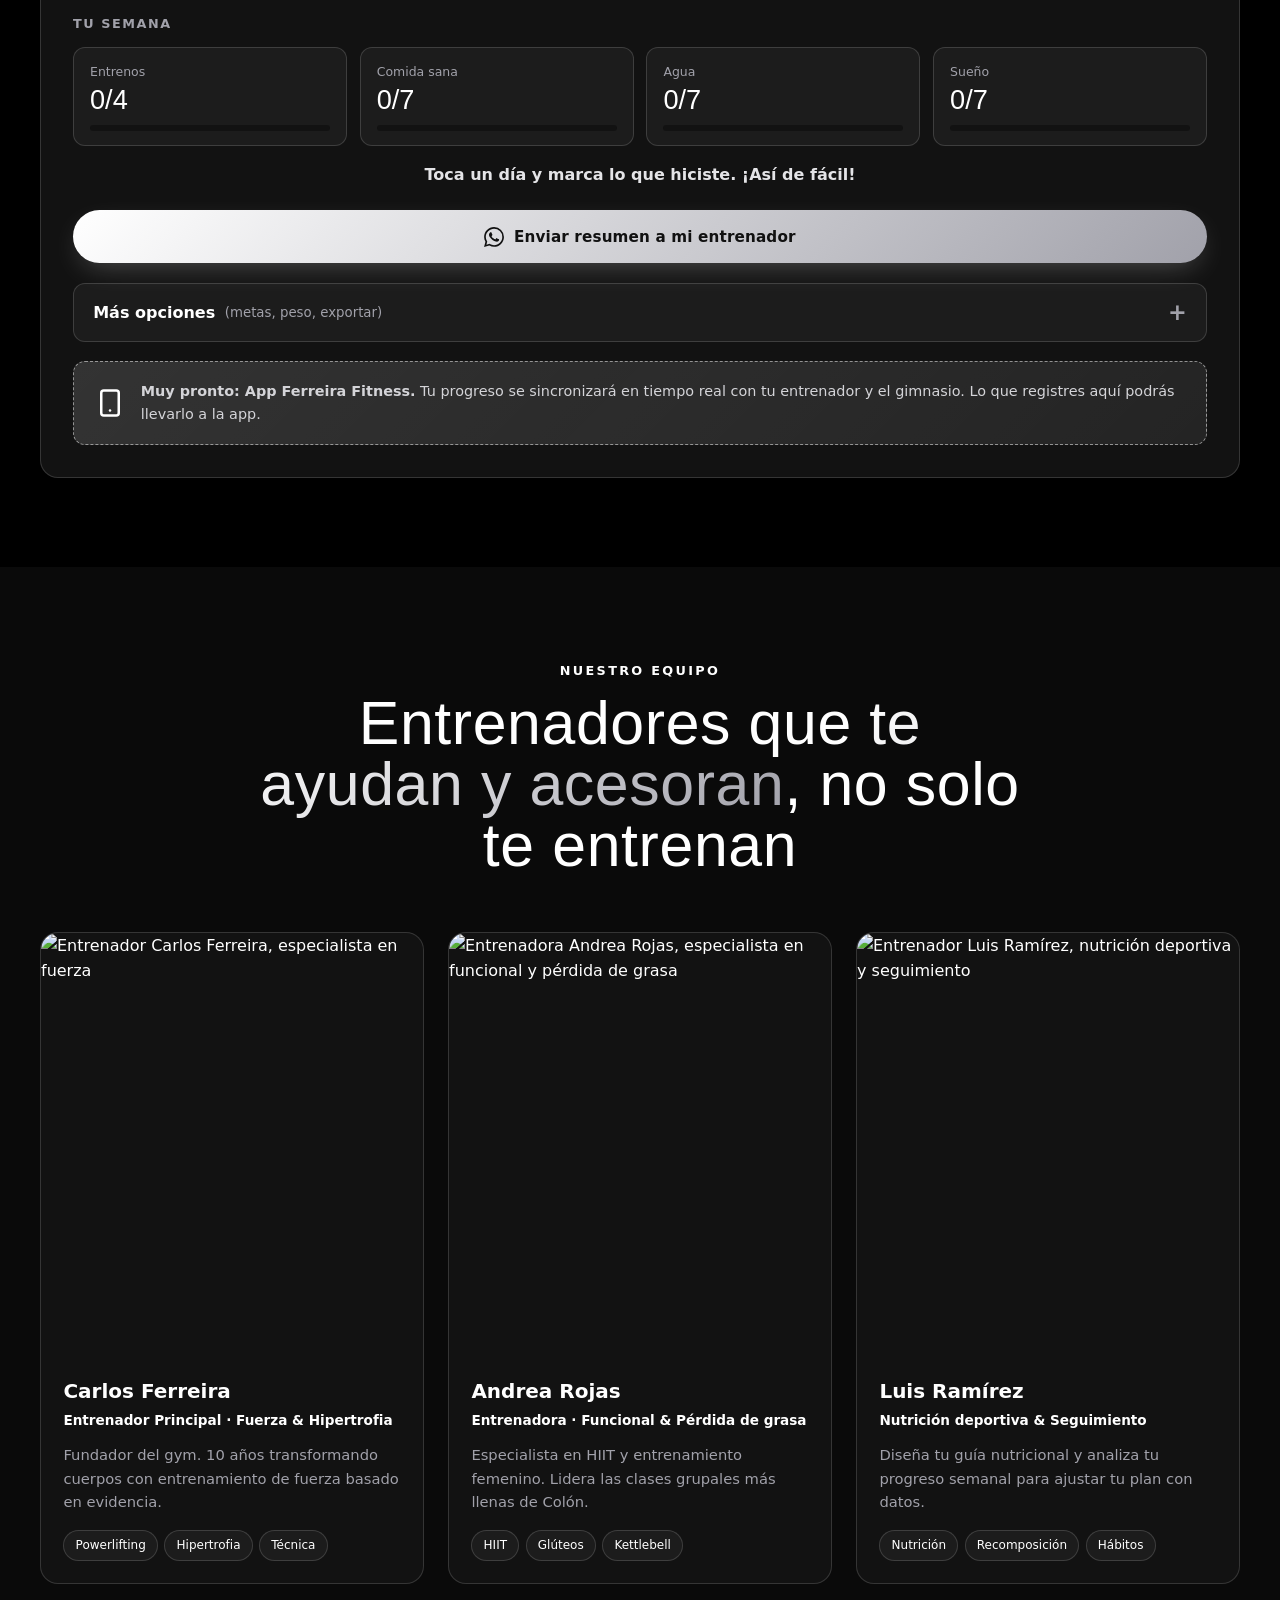
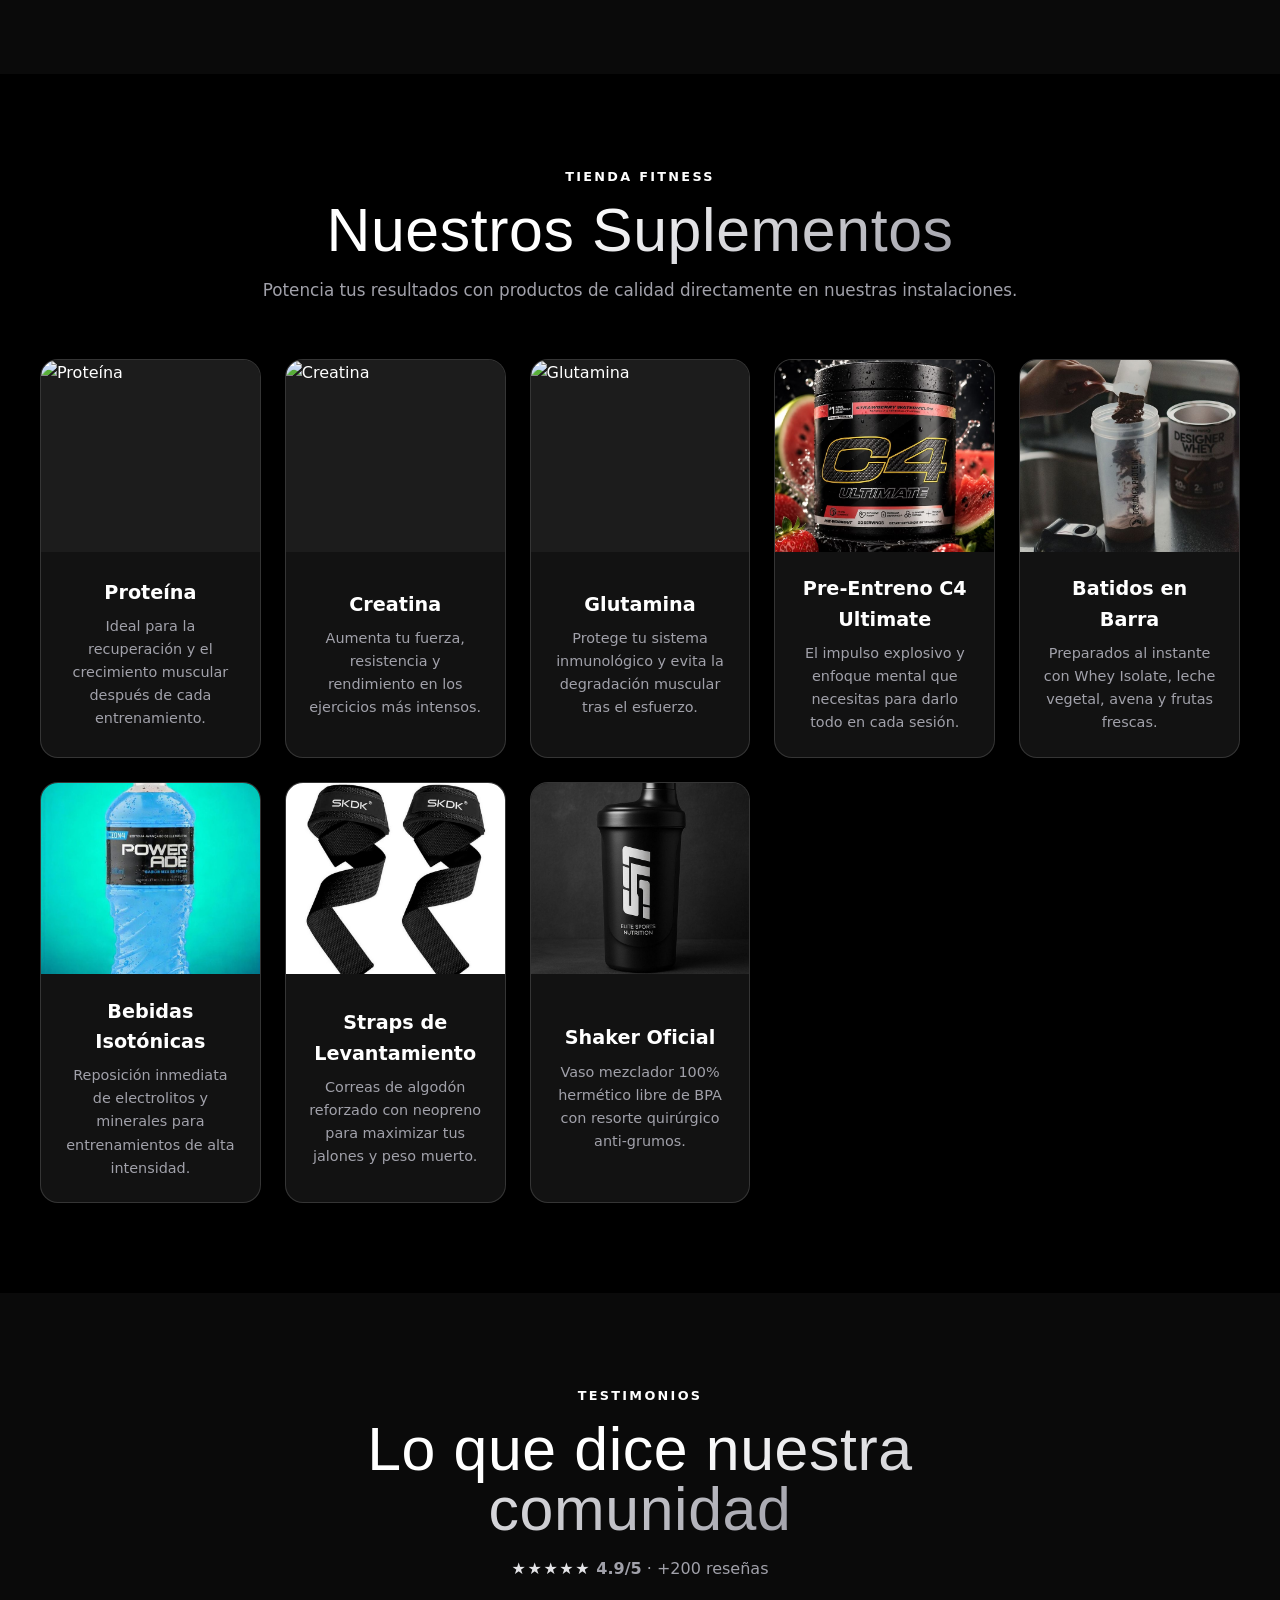
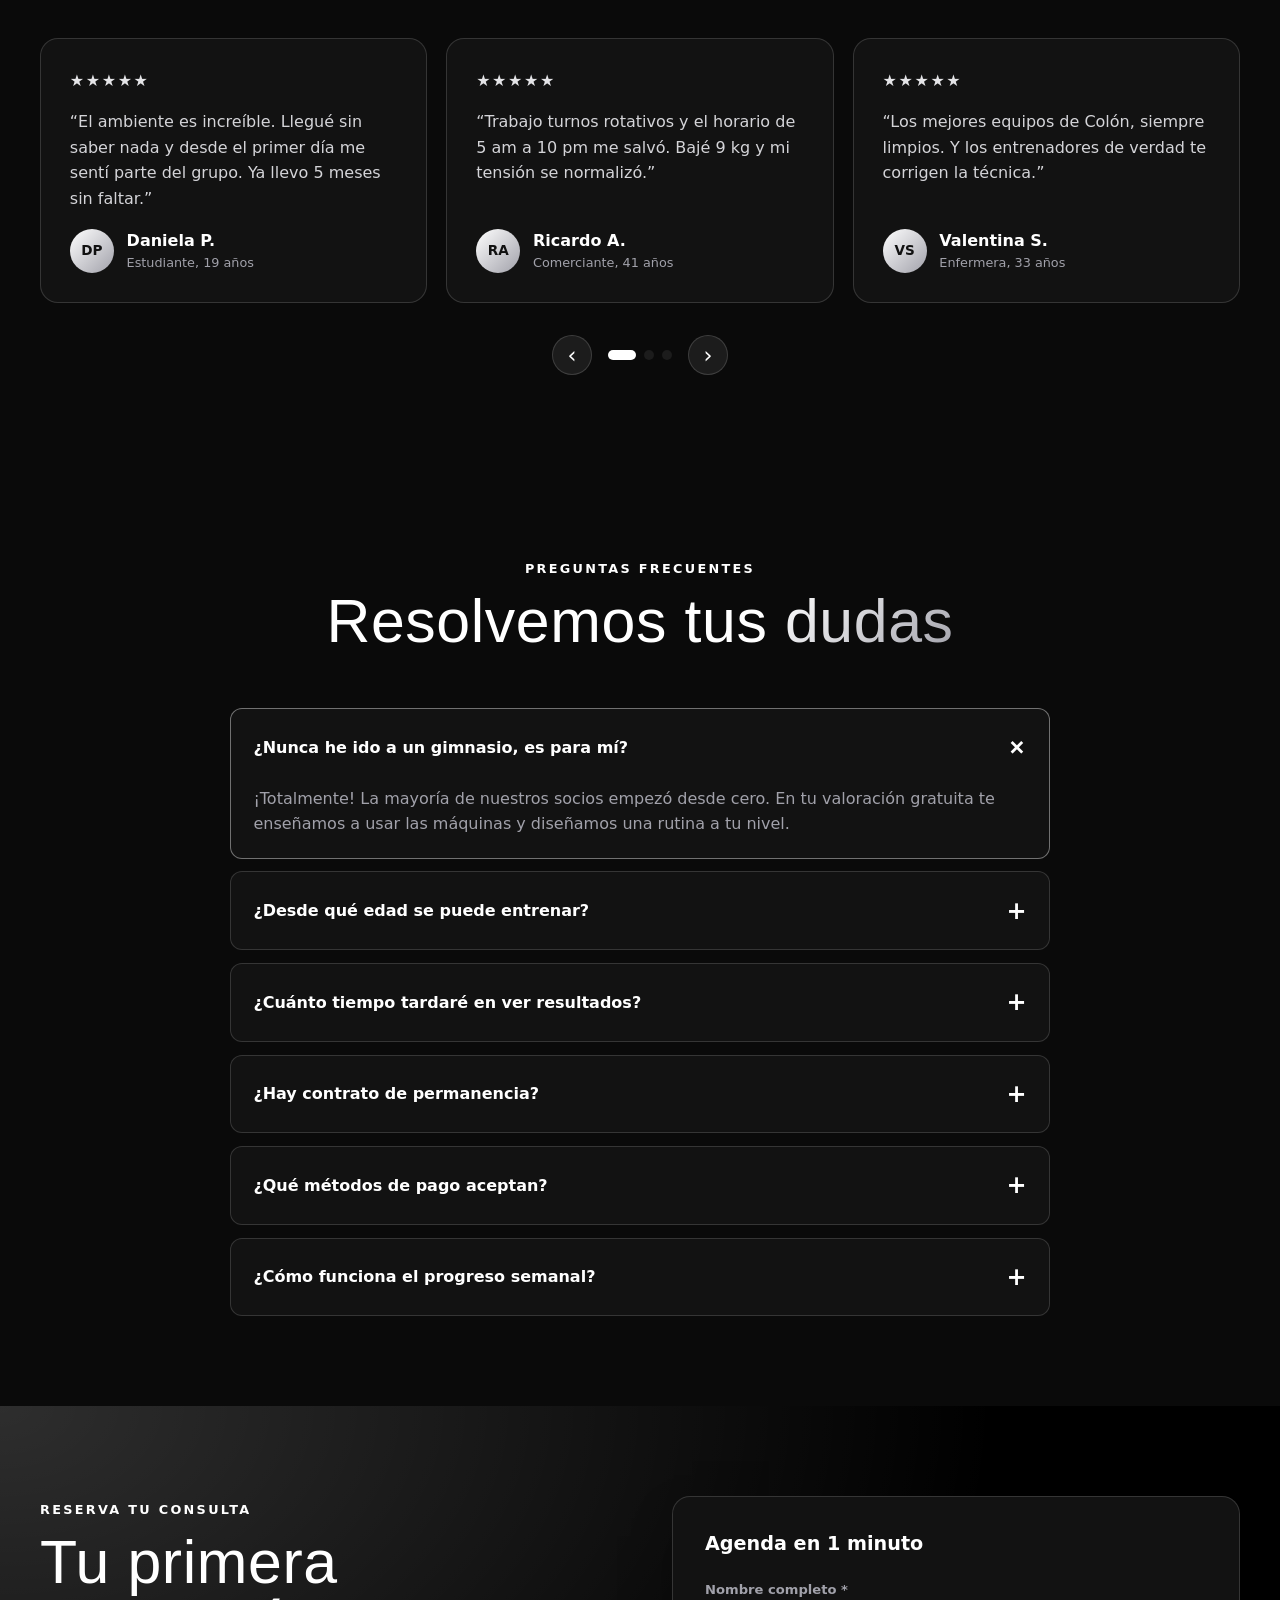
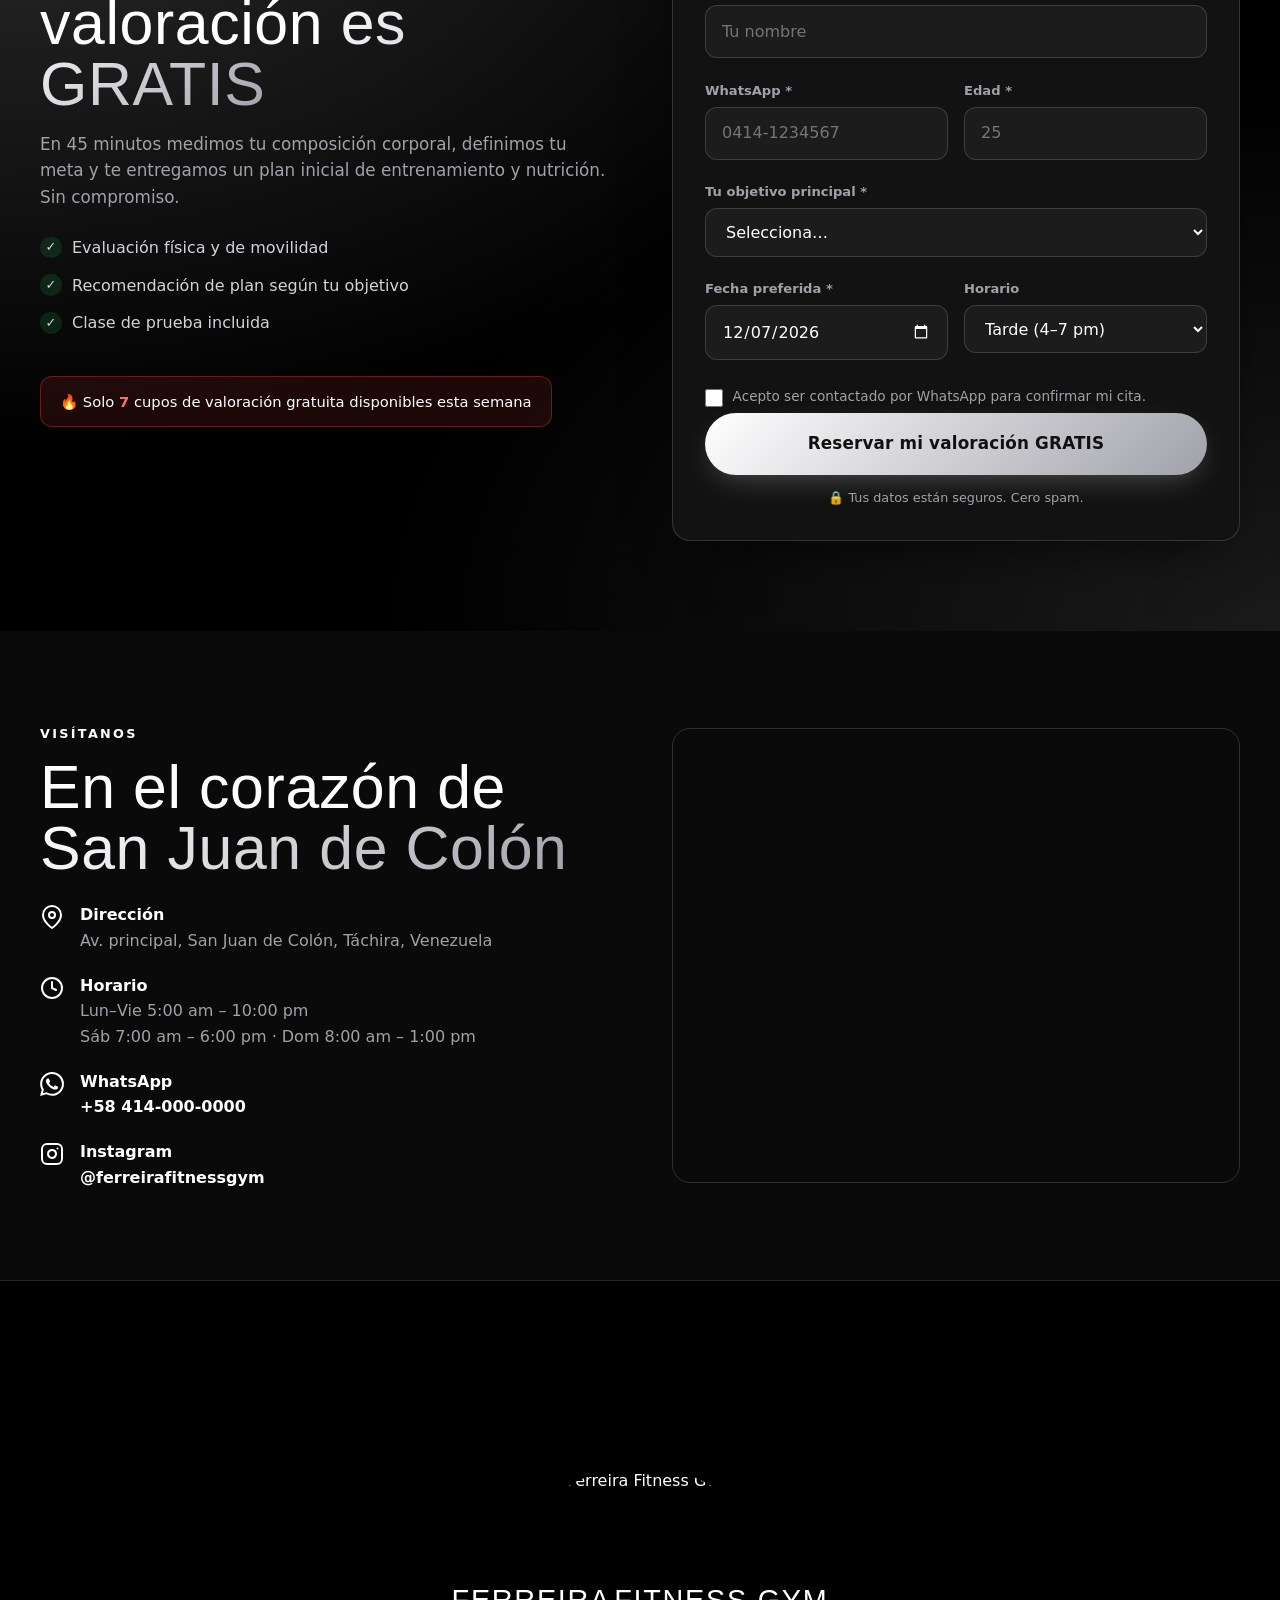
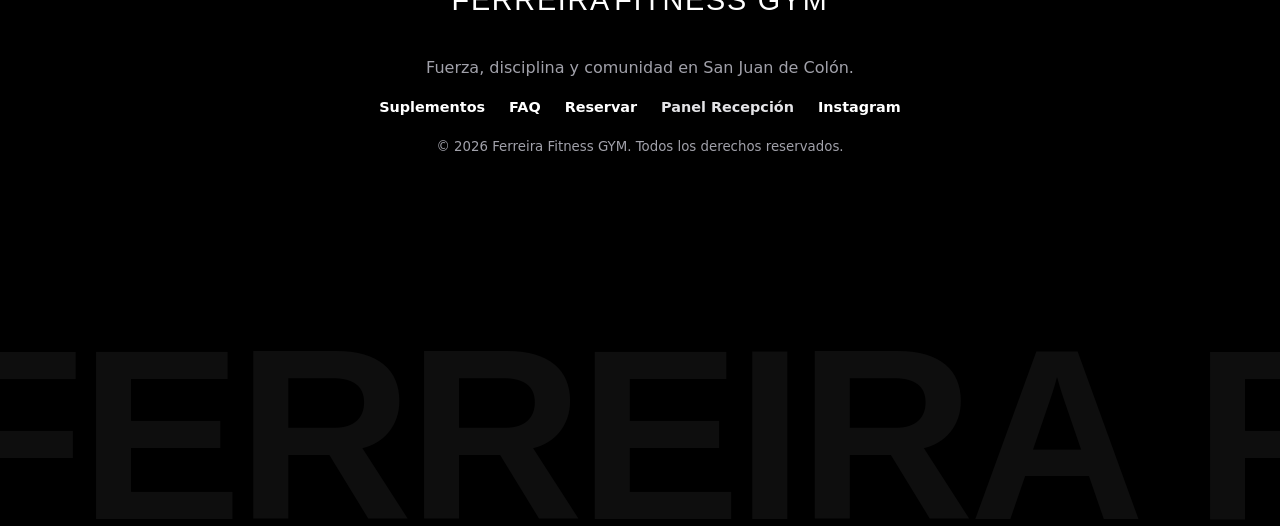
==== commit 31974ff6: "docs: add LICENSE.txt proprietary copyright protection and legal header notices" ====
--- a/index.html
+++ b/index.html
@@ -1,4 +1,11 @@
 <!DOCTYPE html>
+<!--
+==============================================================================
+Ferreira Fitness GYM — Portal Comercial y Captación
+Copyright (c) 2026 Eduardo Contreras (@ejcb11). Todos los derechos reservados.
+Obra protegida para exhibición en portafolio. Consulte LICENSE.txt
+==============================================================================
+-->
 <html lang="es">
 <head>
   <meta charset="UTF-8" />
@@ -803,5 +810,6 @@
   <script src="js/config.js"></script>
   <script src="js/tracker.js"></script>
   <script src="js/main.js"></script>
+  <!-- Ferreira Fitness GYM - Verified Build 2026 -->
 </body>
 </html>
--- a/css/styles.css
+++ b/css/styles.css
@@ -0,0 +1,838 @@
+/* ==============================================================================
+   Ferreira Fitness GYM — Hojas de Estilo del Portal Comercial
+   Copyright (c) 2026 Eduardo Contreras (@ejcb11). Todos los derechos reservados.
+   Obra protegida para exhibición en portafolio. Consulte LICENSE.txt
+   ============================================================================== */
+
+/* =========================================================
+   Ferreira Fitness GYM – Landing Page
+   Tema oscuro, acento naranja energía. Mobile-first.
+   ========================================================= */
+:root {
+  --bg: #000000;
+  --bg-alt: #0a0a0a;
+  --surface: #121212;
+  --surface-2: #1c1c1c;
+  --border: rgba(255, 255, 255, 0.15);
+  --text: #ffffff;
+  --muted: #a1a1aa;
+  --accent: #ffffff;
+  --accent-2: #e4e4e7;
+  --green: #d4d4d8;
+  --blue: #f4f4f5;
+  --purple: #fafafa;
+  --gradient: linear-gradient(135deg, #ffffff 0%, #a1a1aa 100%);
+  --radius: 18px;
+  --radius-sm: 12px;
+  --shadow: 0 20px 50px -20px rgba(0, 0, 0, 0.7);
+  --font-display: "Bebas Neue", Impact, sans-serif;
+  --font-body: "Inter", system-ui, -apple-system, Segoe UI, Roboto, sans-serif;
+  --header-h: 70px;
+}
+
+*, *::before, *::after { box-sizing: border-box; margin: 0; padding: 0; }
+html { scroll-behavior: smooth; scroll-padding-top: var(--header-h); }
+body {
+  font-family: var(--font-body);
+  background: var(--bg);
+  color: var(--text);
+  line-height: 1.6;
+  -webkit-font-smoothing: antialiased;
+  overflow-x: hidden;
+}
+img { max-width: 100%; display: block; }
+a { color: inherit; text-decoration: none; }
+button { font: inherit; cursor: pointer; border: none; background: none; color: inherit; }
+input, select { font: inherit; color: inherit; }
+ul { list-style: none; }
+
+.container { width: min(1200px, 100% - 2.5rem); margin-inline: auto; }
+.container--narrow { width: min(820px, 100% - 2.5rem); }
+
+.text-gradient {
+  background: var(--gradient);
+  -webkit-background-clip: text;
+  background-clip: text;
+  color: transparent;
+}
+
+/* ---------- Preloader ---------- */
+.preloader {
+  position: fixed; inset: 0; z-index: 9999;
+  background: var(--bg); display: grid; place-items: center;
+  transition: opacity 0.6s ease, visibility 0.6s;
+}
+.preloader.is-hidden { opacity: 0; visibility: hidden; pointer-events: none; }
+.preloader__content { display: flex; flex-direction: column; align-items: center; gap: 1.5rem; width: 100%; max-width: 160px; }
+.preloader__icon {
+  color: var(--accent);
+  animation: preloaderLift 1s ease-in-out infinite alternate;
+}
+@keyframes preloaderLift {
+  0% { transform: translateY(5px); }
+  100% { transform: translateY(-5px); }
+}
+.preloader__bar {
+  width: 100%; height: 4px; background: var(--surface-2); border-radius: 4px; overflow: hidden;
+}
+.preloader__progress {
+  width: 0%; height: 100%; background: var(--text);
+  border-radius: 4px;
+  animation: preloaderProgress 1.5s ease-out forwards;
+}
+@keyframes preloaderProgress {
+  0% { width: 0%; }
+  30% { width: 40%; }
+  100% { width: 100%; }
+}
+
+/* ---------- Botones ---------- */
+.btn {
+  display: inline-flex; align-items: center; justify-content: center; gap: .5rem;
+  padding: .9rem 1.6rem;
+  border-radius: 999px;
+  font-weight: 700;
+  font-size: .95rem;
+  letter-spacing: .01em;
+  transition: transform .2s ease, box-shadow .2s ease, background .2s ease, border-color .2s;
+  white-space: nowrap;
+}
+.btn--primary {
+  background: var(--gradient);
+  color: #111;
+  box-shadow: 0 10px 30px -10px rgba(255, 255, 255, .3);
+}
+.btn--primary:hover { transform: translateY(-2px); box-shadow: 0 16px 40px -10px rgba(255, 255, 255, .5); }
+.btn--ghost { border: 1.5px solid rgba(255,255,255,.25); color: var(--text); }
+.btn--ghost:hover { border-color: var(--accent); color: var(--accent); }
+.btn--danger:hover { border-color: #ef4444; color: #ef4444; }
+.btn--sm { padding: .6rem 1.1rem; font-size: .85rem; }
+.btn--lg { padding: 1.1rem 2rem; font-size: 1.05rem; }
+.btn--block { width: 100%; }
+
+.icon-btn {
+  width: 40px; height: 40px; border-radius: 50%;
+  display: grid; place-items: center;
+  background: var(--surface-2); border: 1px solid var(--border);
+  font-size: 1.4rem; line-height: 1;
+  transition: background .2s, color .2s;
+}
+.icon-btn:hover { background: var(--accent); color: #111; }
+
+.pill {
+  display: inline-block; padding: .4rem 1rem; border-radius: 999px;
+  background: rgba(255,255,255,.08); border: 1px solid var(--border);
+  font-size: .85rem; font-weight: 600; backdrop-filter: blur(8px);
+}
+.eyebrow {
+  display: inline-block; font-size: .8rem; font-weight: 800; letter-spacing: .18em;
+  text-transform: uppercase; color: var(--accent); margin-bottom: .75rem;
+}
+
+/* ---------- Header ---------- */
+.header {
+  position: fixed; inset: 0 0 auto; z-index: 100; height: var(--header-h);
+  transition: background .3s, box-shadow .3s;
+}
+.header.is-scrolled { background: rgba(0, 0, 0, .88); backdrop-filter: blur(14px); box-shadow: 0 1px 0 var(--border); }
+.header__inner { height: 100%; display: flex; align-items: center; justify-content: space-between; }
+.logo { display: flex; align-items: center; gap: .6rem; }
+.logo__mark {
+  width: 40px; height: 40px; border-radius: 10px; display: grid; place-items: center;
+  background: var(--gradient); color: #111; font-family: var(--font-display); font-size: 1.4rem;
+}
+.logo__text { font-family: var(--font-display); font-size: 1.45rem; letter-spacing: .06em; }
+.logo__text strong { color: var(--accent); font-weight: 400; margin-left: .2rem; }
+
+.nav { display: flex; align-items: center; gap: 1.4rem; font-size: .9rem; font-weight: 600; }
+.nav a:not(.btn) { color: var(--muted); transition: color .2s; }
+.nav a:not(.btn):hover { color: var(--text); }
+.burger { display: none; width: 44px; height: 44px; flex-direction: column; justify-content: center; gap: 5px; align-items: center; }
+.burger span { width: 24px; height: 2px; background: var(--text); border-radius: 2px; transition: transform .3s, opacity .3s; }
+.burger.is-open span:nth-child(1) { transform: translateY(7px) rotate(45deg); }
+.burger.is-open span:nth-child(2) { opacity: 0; }
+.burger.is-open span:nth-child(3) { transform: translateY(-7px) rotate(-45deg); }
+
+/* ---------- Hero ---------- */
+.hero {
+  position: relative; min-height: 100vh; min-height: 100svh;
+  display: flex; flex-direction: column; justify-content: center;
+  padding: calc(var(--header-h) + 2rem) 0 2.5rem;
+  isolation: isolate;
+}
+.hero__bg {
+  position: absolute; inset: 0; z-index: -1;
+  background:
+    linear-gradient(90deg, rgba(0,0,0,.95) 0%, rgba(0,0,0,.75) 45%, rgba(0,0,0,.25) 100%),
+    linear-gradient(0deg, var(--bg) 0%, transparent 35%),
+    url("https://images.unsplash.com/photo-1534438327276-14e5300c3a48?q=80&w=1920&auto=format&fit=crop") center/cover no-repeat;
+}
+.hero__content { max-width: 1200px; }
+.hero__title {
+  font-family: var(--font-display); font-weight: 400;
+  font-size: clamp(2.8rem, 8vw, 7.5rem); line-height: .92; letter-spacing: .01em;
+  margin: 1.2rem 0 1.4rem;
+}
+.hero__lead { max-width: 560px; color: #d4d4d8; font-size: clamp(1rem, 1.6vw, 1.15rem); }
+.hero__lead strong { color: var(--text); }
+.hero__ctas { display: flex; flex-wrap: wrap; gap: 1rem; margin: 2rem 0 1.4rem; }
+.hero__trust { display: flex; flex-wrap: wrap; gap: .5rem 1.4rem; font-size: .9rem; color: var(--muted); }
+
+.stats {
+  margin-top: 3rem;
+  display: grid; grid-template-columns: repeat(4, 1fr); gap: 1px;
+  background: var(--border); border: 1px solid var(--border); border-radius: var(--radius);
+  overflow: hidden; backdrop-filter: blur(10px);
+}
+.stat { background: rgba(23,23,28,.85); padding: 1.4rem 1rem; text-align: center; }
+.stat__num { display: block; font-family: var(--font-display); font-size: clamp(2rem, 4vw, 3rem); line-height: 1; color: var(--accent-2); }
+.stat__label { font-size: .82rem; color: var(--muted); }
+
+/* ---------- Secciones ---------- */
+.section { padding: clamp(3rem, 7vw, 6rem) 0; }
+.section--alt { background: var(--bg-alt); }
+.section__head { text-align: center; max-width: 760px; margin: 0 auto clamp(2rem, 5vw, 3.5rem); }
+.section__title {
+  font-family: var(--font-display); font-weight: 400;
+  font-size: clamp(2.3rem, 5.2vw, 3.8rem); line-height: 1; letter-spacing: .01em;
+  margin-bottom: 1rem;
+}
+.section__sub { color: var(--muted); font-size: 1.05rem; }
+
+.card {
+  background: var(--surface); border: 1px solid var(--border);
+  border-radius: var(--radius); padding: clamp(1.4rem, 3vw, 2rem);
+  box-shadow: var(--shadow);
+}
+.card__title { font-size: 1.2rem; margin-bottom: 1.2rem; }
+
+/* ---------- Features ---------- */
+.features { display: grid; grid-template-columns: repeat(auto-fit, minmax(210px, 1fr)); gap: 1.2rem; }
+.feature {
+  background: var(--surface); border: 1px solid var(--border); border-radius: var(--radius);
+  padding: 1.8rem 1.5rem; transition: transform .3s, border-color .3s;
+  position: relative; overflow: hidden;
+}
+.feature::after {
+  content: ""; position: absolute; inset: auto 0 0; height: 3px; background: var(--gradient);
+  transform: scaleX(0); transform-origin: left; transition: transform .4s;
+}
+.feature:hover { transform: translateY(-6px); border-color: rgba(255, 255, 255, .4); }
+.feature:hover::after { transform: scaleX(1); }
+.feature__icon {
+  width: 56px; height: 56px; border-radius: 14px; display: grid; place-items: center;
+  background: rgba(255, 255, 255, .12); font-size: 1.7rem; margin-bottom: 1.1rem;
+}
+.feature h3 { font-size: 1.1rem; margin-bottom: .5rem; }
+.feature p { color: var(--muted); font-size: .93rem; }
+
+/* ---------- Split ---------- */
+.split { display: grid; grid-template-columns: 1fr 1fr; gap: clamp(2rem, 5vw, 4rem); align-items: center; }
+.split__media { position: relative; }
+.split__media img { border-radius: var(--radius); aspect-ratio: 4/3.4; object-fit: cover; width: 100%; box-shadow: var(--shadow); }
+.split__body .section__title { text-align: left; }
+.badge-float {
+  position: absolute; right: -1rem; bottom: -1.5rem;
+  background: var(--gradient); color: #111; padding: 1rem 1.4rem; border-radius: var(--radius-sm);
+  box-shadow: var(--shadow); display: flex; flex-direction: column; line-height: 1.1;
+}
+.badge-float strong { font-family: var(--font-display); font-size: 2.4rem; font-weight: 400; }
+.badge-float span { font-size: .82rem; font-weight: 700; }
+
+.checklist { margin: 1.5rem 0 2rem; display: grid; gap: .75rem; }
+.checklist li { position: relative; padding-left: 2rem; color: #d4d4d8; }
+.checklist li::before {
+  content: "✓"; position: absolute; left: 0; top: .1rem;
+  width: 1.35rem; height: 1.35rem; border-radius: 50%; display: grid; place-items: center;
+  background: rgba(34,197,94,.15); color: var(--green); font-size: .8rem; font-weight: 800;
+}
+.checklist strong { color: var(--text); }
+
+/* ---------- Máquinas ---------- */
+.machines-hero img { width: 100%; aspect-ratio: 21/8; object-fit: cover; border-radius: var(--radius); margin-bottom: 2rem; }
+.tabs { display: flex; justify-content: center; flex-wrap: wrap; gap: .5rem; margin-bottom: 2rem; }
+.tab {
+  padding: .6rem 1.3rem; border-radius: 999px; border: 1px solid var(--border);
+  background: var(--surface); font-weight: 600; font-size: .9rem; color: var(--muted); transition: all .2s;
+}
+.tab.is-active, .tab:hover { background: var(--accent); color: #111; border-color: var(--accent); }
+.machines { display: grid; grid-template-columns: repeat(auto-fill, minmax(260px, 1fr)); gap: 1.2rem; }
+.machine {
+  background: var(--surface); border: 1px solid var(--border); border-radius: var(--radius);
+  padding: 1.5rem; display: flex; flex-direction: column; gap: .6rem;
+  transition: transform .3s, border-color .3s, opacity .3s;
+}
+.machine:hover { transform: translateY(-4px); border-color: rgba(255, 255, 255, .4); }
+.machine.is-hidden { display: none; }
+.machine h3 { font-size: 1.1rem; }
+.machine p { color: var(--muted); font-size: .92rem; flex: 1; }
+.machine__tag {
+  align-self: flex-start; font-size: .72rem; font-weight: 800; letter-spacing: .1em; text-transform: uppercase;
+  padding: .25rem .7rem; border-radius: 999px; background: rgba(255, 255, 255, .15); color: var(--accent);
+}
+.machine__tag--cardio { background: rgba(56,189,248,.15); color: var(--blue); }
+.machine__tag--func { background: rgba(167,139,250,.15); color: var(--purple); }
+.machine__meta { display: flex; justify-content: space-between; flex-wrap: wrap; gap: .4rem; font-size: .8rem; color: var(--muted); border-top: 1px solid var(--border); padding-top: .8rem; }
+
+/* ---------- Formularios ---------- */
+.grid-2 { display: grid; grid-template-columns: 1fr 1fr; gap: 0 1rem; }
+.field { display: flex; flex-direction: column; gap: .35rem; margin-bottom: 1rem; }
+.field > span { font-size: .82rem; font-weight: 600; color: var(--muted); }
+.field input, .field select {
+  width: 100%; padding: .8rem 1rem; border-radius: var(--radius-sm);
+  background: var(--surface-2); border: 1.5px solid var(--border);
+  transition: border-color .2s, box-shadow .2s; outline: none;
+  color-scheme: dark;
+}
+.field input:focus, .field select:focus { border-color: var(--accent); box-shadow: 0 0 0 4px rgba(255, 255, 255, .15); }
+.field.is-invalid input, .field.is-invalid select { border-color: #ef4444; }
+.error { color: #f87171; font-size: .78rem; min-height: 0; }
+.field--inline { margin-bottom: 0; }
+.field--inline input { padding: .55rem .8rem; }
+.check { display: flex; gap: .6rem; align-items: flex-start; font-size: .85rem; color: var(--muted); margin: .3rem 0 .3rem; cursor: pointer; }
+.check input { accent-color: var(--accent); width: 18px; height: 18px; margin-top: .15rem; flex-shrink: 0; }
+
+/* ---------- Nutrición ---------- */
+.nutri { display: grid; grid-template-columns: 1fr 1.1fr; gap: 2rem; align-items: start; }
+.calc__result { margin-top: 1.6rem; padding-top: 1.6rem; border-top: 1px solid var(--border); animation: pop .4s ease; }
+.kcal { text-align: center; margin-bottom: 1.2rem; }
+.kcal__num { display: block; font-family: var(--font-display); font-size: 4rem; line-height: 1; }
+.kcal__label { color: var(--muted); font-size: .9rem; }
+.macros { display: grid; grid-template-columns: repeat(4, 1fr); gap: .6rem; text-align: center; }
+.macro { background: var(--surface-2); border-radius: var(--radius-sm); padding: .8rem .4rem; display: flex; flex-direction: column; align-items: center; gap: .2rem; }
+.macro strong { font-size: 1.05rem; }
+.macro small { color: var(--muted); font-size: .72rem; }
+.macro__dot { width: 10px; height: 10px; border-radius: 50%; }
+.macro__dot--p { background: var(--accent); }
+.macro__dot--c { background: var(--accent-2); }
+.macro__dot--f { background: var(--purple); }
+.macro__dot--w { background: var(--blue); }
+.macro-bar { display: flex; height: 10px; border-radius: 999px; overflow: hidden; margin: 1.2rem 0 1rem; background: var(--surface-2); }
+.macro-bar span { transition: width .8s ease; }
+.macro-bar span:nth-child(1) { background: var(--accent); }
+.macro-bar span:nth-child(2) { background: var(--accent-2); }
+.macro-bar span:nth-child(3) { background: var(--purple); }
+.calc__note { font-size: .8rem; color: var(--muted); }
+.calc__note a { color: var(--accent); font-weight: 600; }
+.nutri__img { border-radius: var(--radius); aspect-ratio: 16/8; object-fit: cover; width: 100%; margin-bottom: 1.2rem; }
+.tips { display: grid; grid-template-columns: 1fr 1fr; gap: .9rem; }
+.tip { display: flex; gap: .8rem; background: var(--surface); border: 1px solid var(--border); border-radius: var(--radius-sm); padding: 1rem; }
+.tip > span { font-size: 1.5rem; line-height: 1; }
+.tip strong { font-size: .92rem; }
+.tip p { font-size: .82rem; color: var(--muted); line-height: 1.5; }
+
+/* ---------- Tracker (progreso semanal simplificado) ---------- */
+.wk-top { display: flex; justify-content: space-between; align-items: center; gap: 1rem; margin-bottom: 1rem; }
+.tracker__week { display: flex; align-items: center; gap: 1rem; }
+.tracker__week small { display: block; color: var(--muted); font-size: .75rem; text-transform: uppercase; letter-spacing: .1em; }
+.tracker__week strong { font-size: 1.05rem; }
+.save-note { font-size: .8rem; font-weight: 600; color: var(--muted); opacity: 0; transform: translateY(4px); transition: opacity .25s, transform .25s; }
+.save-note::before { content: "✓ "; }
+.save-note.is-on { opacity: 1; transform: none; }
+
+.wk-steps { display: flex; gap: 1.2rem; flex-wrap: wrap; list-style: none; margin: 0 0 1rem; padding: 0; color: var(--muted); font-size: .88rem; }
+.wk-steps li { display: flex; align-items: center; gap: .5rem; }
+.wk-steps b { display: inline-grid; place-items: center; width: 22px; height: 22px; border-radius: 50%; background: var(--accent); color: #000; font-size: .75rem; }
+
+/* Selector de día */
+.wk-days { display: grid; grid-template-columns: repeat(7, 1fr); gap: .5rem; margin-bottom: 1.2rem; }
+.wk-tab {
+  display: flex; flex-direction: column; align-items: center; gap: .15rem; padding: .7rem .2rem .55rem; min-height: 72px;
+  border-radius: var(--radius-sm); background: var(--surface-2); border: 1.5px solid var(--border); color: var(--muted);
+  transition: background .2s, color .2s, border-color .2s;
+}
+.wk-tab:hover { border-color: rgba(255, 255, 255, .5); color: var(--text); }
+.wk-tab__name { font-size: .72rem; font-weight: 700; text-transform: uppercase; letter-spacing: .06em; }
+.wk-tab__num { font-family: var(--font-display); font-size: 1.35rem; line-height: 1; color: var(--text); }
+.wk-tab__dot { width: 6px; height: 6px; border-radius: 50%; background: transparent; margin-top: .2rem; border: 1px solid var(--border); }
+.wk-tab__dot.is-on { background: currentColor; border-color: currentColor; }
+.wk-tab.is-today { border-color: rgba(255, 255, 255, .6); }
+.wk-tab.is-active { background: var(--accent); border-color: var(--accent); color: #000; }
+.wk-tab.is-active .wk-tab__num { color: #000; }
+
+/* Panel del día: 4 preguntas */
+.wk-day { background: var(--surface-2); border: 1px solid var(--border); border-radius: var(--radius); padding: 1.3rem; display: flex; flex-direction: column; gap: .8rem; margin-bottom: 1.8rem; }
+.wk-day__title { font-size: 1.05rem; font-weight: 800; margin-bottom: .2rem; text-transform: capitalize; }
+.q { background: var(--surface); border: 1.5px solid var(--border); border-radius: var(--radius-sm); padding: .9rem 1rem; transition: border-color .2s; }
+.q.is-done { border-color: rgba(255, 255, 255, .55); }
+.q__row { display: flex; align-items: center; gap: .9rem; }
+.q__icon { flex: none; display: grid; place-items: center; width: 42px; height: 42px; border-radius: 12px; background: var(--surface-2); border: 1px solid var(--border); }
+.q.is-done .q__icon { background: var(--accent); color: #000; border-color: var(--accent); }
+.q__text { flex: 1; min-width: 0; }
+.q__text strong { display: block; font-size: 1rem; }
+.q__text small { display: block; color: var(--muted); font-size: .8rem; margin-top: .1rem; }
+.q__count { font-size: .95rem; color: var(--muted); white-space: nowrap; }
+.q__count b { color: var(--text); font-size: 1.2rem; }
+.q__sub { margin-top: .9rem; }
+.q__hint { display: block; font-size: .8rem; color: var(--muted); margin-bottom: .5rem; }
+
+.yn {
+  display: inline-flex; align-items: center; justify-content: center; gap: .4rem; min-width: 96px; min-height: 44px; padding: 0 1.1rem;
+  border-radius: 999px; font-weight: 700; font-size: .92rem; border: 1.5px solid var(--border); color: var(--text); background: transparent;
+  transition: background .2s, color .2s, border-color .2s, transform .15s;
+}
+.yn:hover { border-color: var(--accent); }
+.yn:active { transform: scale(.96); }
+.yn.is-on { background: var(--accent); color: #000; border-color: var(--accent); }
+
+.chips-row { display: flex; flex-wrap: wrap; gap: .5rem; margin-top: .8rem; }
+.q__sub .chips-row { margin-top: 0; }
+.chip {
+  min-height: 40px; padding: 0 1rem; border-radius: 999px; font-size: .85rem; font-weight: 600;
+  background: transparent; border: 1.5px solid var(--border); color: var(--muted); transition: all .2s;
+}
+.chip:hover { color: var(--text); border-color: rgba(255, 255, 255, .5); }
+.chip.is-active { background: var(--accent); color: #000; border-color: var(--accent); }
+
+.glasses { display: flex; flex-wrap: wrap; gap: .4rem; margin-top: .8rem; }
+.glass {
+  display: grid; place-items: center; width: 44px; height: 44px; border-radius: 12px;
+  background: transparent; border: 1.5px solid var(--border); color: var(--muted); transition: all .2s;
+}
+.glass svg { width: 20px; height: 20px; }
+.glass:hover { border-color: rgba(255, 255, 255, .5); color: var(--text); }
+.glass.is-full { background: var(--accent); color: #000; border-color: var(--accent); }
+.glass.is-full svg { fill: #000; }
+
+/* Resumen de la semana */
+.wk-subtitle { font-size: .8rem; text-transform: uppercase; letter-spacing: .12em; color: var(--muted); font-weight: 700; margin-bottom: .8rem; }
+.wk-stats { display: grid; grid-template-columns: repeat(4, 1fr); gap: .8rem; margin-bottom: 1rem; }
+.wk-stat { background: var(--surface-2); border: 1px solid var(--border); border-radius: var(--radius-sm); padding: .9rem 1rem; }
+.wk-stat__label { display: block; font-size: .78rem; color: var(--muted); margin-bottom: .2rem; }
+.wk-stat strong { display: block; font-family: var(--font-display); font-size: 1.7rem; font-weight: 400; line-height: 1.1; margin-bottom: .6rem; }
+.wk-bar { display: block; height: 6px; border-radius: 999px; background: var(--surface); overflow: hidden; }
+.wk-bar b { display: block; height: 100%; width: 0; border-radius: inherit; background: var(--accent); transition: width .5s ease; }
+.tracker__msg { text-align: center; font-weight: 600; margin: 0 0 1.4rem; color: var(--accent-2); }
+.wk-share { width: 100%; justify-content: center; gap: .6rem; margin-bottom: 1.2rem; }
+
+/* Opciones extra (ocultas por defecto para no abrumar) */
+.wk-more { border: 1px solid var(--border); border-radius: var(--radius-sm); margin-bottom: 1.2rem; background: var(--surface-2); }
+.wk-more summary { cursor: pointer; padding: 1rem 1.2rem; font-weight: 700; list-style: none; display: flex; align-items: center; justify-content: space-between; gap: .6rem; min-height: 52px; }
+.wk-more summary::-webkit-details-marker { display: none; }
+.wk-more summary::after { content: "+"; font-size: 1.4rem; line-height: 1; color: var(--muted); transition: transform .2s; }
+.wk-more[open] summary::after { content: "–"; }
+.wk-more summary small { color: var(--muted); font-weight: 500; margin-right: auto; }
+.wk-more__body { padding: 0 1.2rem 1.2rem; }
+.wk-more__grid { display: grid; grid-template-columns: repeat(2, 1fr); gap: 1rem; margin-bottom: 1rem; }
+.wk-more__grid .field input { width: 100%; }
+.weight-delta { font-family: var(--font-display); font-size: 1.8rem; margin-bottom: 1rem; }
+.weight-delta.down { color: var(--green); }
+.weight-delta.up { color: var(--accent-2); }
+.tracker__actions { display: flex; gap: .7rem; flex-wrap: wrap; }
+
+.app-soon {
+  display: flex; gap: 1rem; align-items: center; padding: 1.1rem 1.3rem; border-radius: var(--radius-sm);
+  background: linear-gradient(135deg, rgba(255, 255, 255, .14), rgba(255, 255, 255, .08));
+  border: 1px dashed rgba(255, 255, 255, .5);
+}
+.app-soon > span { display: grid; place-items: center; flex: none; }
+.app-soon p { font-size: .9rem; color: #d4d4d8; }
+
+/* ---------- Entrenadores ---------- */
+.trainers { display: grid; grid-template-columns: repeat(3, 1fr); gap: 1.5rem; }
+.trainer { background: var(--surface); border: 1px solid var(--border); border-radius: var(--radius); overflow: hidden; transition: transform .3s; }
+.trainer:hover { transform: translateY(-6px); }
+.trainer__img { overflow: hidden; aspect-ratio: 4/4.4; }
+.trainer__img img { width: 100%; height: 100%; object-fit: cover; object-position: top; transition: transform .6s; }
+.trainer:hover .trainer__img img { transform: scale(1.05); }
+.trainer__body { padding: 1.4rem; }
+.trainer__body h3 { font-size: 1.25rem; }
+.trainer__role { display: block; color: var(--accent); font-size: .85rem; font-weight: 700; margin: .2rem 0 .7rem; }
+.trainer__body p { color: var(--muted); font-size: .92rem; margin-bottom: 1rem; }
+.chips { display: flex; flex-wrap: wrap; gap: .4rem; }
+.chips li { font-size: .75rem; padding: .3rem .7rem; border-radius: 999px; background: var(--surface-2); border: 1px solid var(--border); }
+
+/* ---------- Antes / Después ---------- */
+.stories { display: grid; gap: 2rem; }
+.story {
+  display: grid; grid-template-columns: minmax(260px, 380px) 1fr; gap: 2rem; align-items: center;
+  background: var(--surface); border: 1px solid var(--border); border-radius: var(--radius); padding: 1.2rem;
+}
+.story:nth-child(even) { grid-template-columns: 1fr minmax(260px, 380px); }
+.story:nth-child(even) .ba { order: 2; }
+.ba {
+  position: relative; aspect-ratio: 600 / 896; border-radius: var(--radius-sm); overflow: hidden;
+  user-select: none; touch-action: pan-y;
+}
+.ba__before, .ba__after {
+  position: absolute; inset: 0;
+  background-image: var(--img); background-size: 200% 100%; background-repeat: no-repeat;
+}
+.ba__after { background-position: 100% 0; }
+.ba__before { background-position: 0 0; clip-path: inset(0 calc(100% - var(--pos)) 0 0); }
+.ba__handle {
+  position: absolute; top: 0; bottom: 0; left: var(--pos); width: 3px; background: #fff;
+  transform: translateX(-50%); pointer-events: none;
+}
+.ba__handle span {
+  position: absolute; top: 50%; left: 50%; transform: translate(-50%, -50%);
+  width: 44px; height: 44px; border-radius: 50%; background: var(--gradient); color: #111;
+  display: grid; place-items: center; font-weight: 800; box-shadow: 0 6px 20px rgba(0,0,0,.5);
+}
+.ba__range { position: absolute; inset: 0; width: 100%; height: 100%; opacity: 0; cursor: ew-resize; margin: 0; }
+.ba__label {
+  position: absolute; top: .8rem; padding: .3rem .8rem; border-radius: 999px; font-size: .75rem; font-weight: 800;
+  text-transform: uppercase; letter-spacing: .08em; background: rgba(0,0,0,.65); pointer-events: none;
+}
+.ba__label--l { left: .8rem; }
+.ba__label--r { right: .8rem; background: var(--accent); color: #111; }
+.story__body { padding: .5rem 1rem; }
+.story__body h3 { font-size: 1.5rem; margin-bottom: .8rem; }
+.story__stats { display: flex; flex-wrap: wrap; gap: .7rem; margin-bottom: 1.2rem; }
+.story__stats span { background: var(--surface-2); padding: .6rem 1rem; border-radius: var(--radius-sm); font-size: .9rem; color: var(--muted); }
+.story__stats strong { color: var(--accent-2); font-family: var(--font-display); font-size: 1.5rem; font-weight: 400; margin-right: .3rem; }
+.story__body p { color: #d4d4d8; font-style: italic; font-size: 1.05rem; }
+
+/* ---------- Testimonios ---------- */
+.rating { color: var(--muted); }
+.stars { color: var(--accent-2); letter-spacing: .1em; }
+.slider { overflow: hidden; }
+.slider__track { display: flex; gap: 1.2rem; transition: transform .5s ease; }
+.testi {
+  flex: 0 0 calc((100% - 2.4rem) / 3);
+  background: var(--surface); border: 1px solid var(--border); border-radius: var(--radius);
+  padding: 1.8rem; display: flex; flex-direction: column; gap: 1rem;
+}
+.testi p { flex: 1; color: #d4d4d8; }
+.testi footer { display: flex; gap: .8rem; align-items: center; }
+.testi footer small { display: block; color: var(--muted); font-size: .8rem; }
+.avatar { width: 44px; height: 44px; border-radius: 50%; display: grid; place-items: center; background: var(--gradient); color: #111; font-weight: 800; font-size: .85rem; flex-shrink: 0; }
+.slider__controls { display: flex; justify-content: center; align-items: center; gap: 1rem; margin-top: 2rem; }
+.slider__dots { display: flex; gap: .5rem; }
+.slider__dots button { width: 10px; height: 10px; border-radius: 999px; background: var(--surface-2); transition: all .3s; }
+.slider__dots button.is-active { width: 28px; background: var(--accent); }
+
+/* ---------- Precios ---------- */
+.billing { display: inline-flex; background: var(--surface); border: 1px solid var(--border); border-radius: 999px; padding: .3rem; margin-top: 1rem; }
+.billing__opt { padding: .6rem 1.3rem; border-radius: 999px; font-weight: 700; font-size: .9rem; color: var(--muted); transition: all .2s; }
+.billing__opt em { font-style: normal; color: var(--green); font-size: .78rem; margin-left: .2rem; }
+.billing__opt.is-active { background: var(--text); color: #111; }
+.billing__opt.is-active em { color: #15803d; }
+.pricing { display: grid; grid-template-columns: repeat(3, 1fr); gap: 1.5rem; align-items: stretch; }
+.plan {
+  position: relative; background: var(--surface); border: 1px solid var(--border); border-radius: var(--radius);
+  padding: 2rem 1.8rem; display: flex; flex-direction: column;
+}
+.plan--featured {
+  border: 2px solid var(--accent); transform: scale(1.04);
+  background: linear-gradient(180deg, rgba(255, 255, 255, .1), var(--surface) 40%);
+  box-shadow: 0 30px 60px -25px rgba(255, 255, 255, .5);
+}
+.plan__ribbon {
+  position: absolute; top: -14px; left: 50%; transform: translateX(-50%);
+  background: var(--gradient); color: #111; font-weight: 800; font-size: .78rem; padding: .35rem 1rem; border-radius: 999px; white-space: nowrap;
+}
+.plan h3 { font-family: var(--font-display); font-weight: 400; font-size: 2rem; letter-spacing: .03em; }
+.plan__desc { color: var(--muted); font-size: .9rem; margin-bottom: 1.2rem; }
+.plan__price { display: flex; align-items: baseline; gap: .15rem; margin-bottom: 1.4rem; }
+.plan__price .cur { font-size: 1.4rem; font-weight: 700; color: var(--muted); }
+.plan__price .amt { font-family: var(--font-display); font-size: 4rem; line-height: 1; }
+.plan__price .per { color: var(--muted); font-size: .9rem; }
+.plan__list { display: grid; gap: .7rem; margin-bottom: 2rem; flex: 1; }
+.plan__list li { padding-left: 1.7rem; position: relative; font-size: .93rem; }
+.plan__list li::before { content: "✓"; position: absolute; left: 0; color: var(--green); font-weight: 800; }
+.plan__list li.no { color: #5f5f6a; text-decoration: line-through; }
+.plan__list li.no::before { content: "✕"; color: #5f5f6a; }
+.pricing__note { text-align: center; margin-top: 2.5rem; color: var(--muted); font-size: .95rem; }
+.pricing__note strong { color: var(--accent-2); }
+
+/* ---------- FAQ ---------- */
+.faq { display: grid; gap: .8rem; }
+.faq__item { background: var(--surface); border: 1px solid var(--border); border-radius: var(--radius-sm); overflow: hidden; }
+.faq__item summary {
+  list-style: none; cursor: pointer; padding: 1.2rem 1.4rem; font-weight: 700;
+  display: flex; justify-content: space-between; align-items: center; gap: 1rem;
+}
+.faq__item summary::-webkit-details-marker { display: none; }
+.faq__item summary::after { content: "+"; font-size: 1.5rem; color: var(--accent); transition: transform .3s; flex-shrink: 0; }
+.faq__item[open] summary::after { transform: rotate(45deg); }
+.faq__item[open] { border-color: rgba(255, 255, 255, .4); }
+.faq__item p { padding: 0 1.4rem 1.3rem; color: var(--muted); }
+
+/* ---------- Reserva ---------- */
+.cta-section {
+  background:
+    radial-gradient(ellipse at top left, rgba(255, 255, 255, .18), transparent 55%),
+    radial-gradient(ellipse at bottom right, rgba(255, 255, 255, .1), transparent 50%),
+    var(--bg);
+}
+.split--form { align-items: start; }
+.urgency {
+  display: inline-block; margin-top: .5rem; padding: .8rem 1.2rem; border-radius: var(--radius-sm);
+  background: rgba(239,68,68,.12); border: 1px solid rgba(239,68,68,.35); font-size: .92rem;
+}
+.urgency strong { color: #f87171; }
+.booking { position: relative; }
+.form__secure { text-align: center; font-size: .8rem; color: var(--muted); margin-top: .8rem; }
+.booking__success {
+  position: absolute; inset: 0; background: var(--surface); border-radius: var(--radius);
+  display: flex; flex-direction: column; align-items: center; justify-content: center; text-align: center;
+  padding: 2rem; gap: .8rem; animation: pop .4s ease;
+}
+.booking__success[hidden] { display: none; }
+.booking__success a { color: var(--accent); font-weight: 700; }
+.success__icon { font-size: 3.5rem; }
+
+/* ---------- Ubicación ---------- */
+.info-list { display: grid; gap: 1.2rem; margin-top: 1.5rem; }
+.info-list li { display: flex; gap: 1rem; }
+.info-list li > span { font-size: 1.5rem; }
+.info-list p { color: var(--muted); }
+.info-list a { color: var(--accent); font-weight: 600; }
+.map { border-radius: var(--radius); overflow: hidden; border: 1px solid var(--border); aspect-ratio: 4/3.2; }
+.map iframe { width: 100%; height: 100%; border: 0; filter: grayscale(.4) invert(.9) hue-rotate(180deg); }
+
+/* ---------- Footer ---------- */
+.footer { border-top: 1px solid var(--border); padding: 3rem 0 6rem; }
+.footer__inner { display: flex; flex-direction: column; align-items: center; gap: 1rem; text-align: center; }
+.footer p, .footer small { color: var(--muted); }
+.footer__links { display: flex; gap: 1.5rem; flex-wrap: wrap; justify-content: center; font-weight: 600; font-size: .9rem; }
+.footer__links a:hover { color: var(--accent); }
+
+/* ---------- Flotantes ---------- */
+.ig-float {
+  position: fixed; right: 1.2rem; bottom: calc(1.2rem + 60px + .8rem); z-index: 90;
+  width: 60px; height: 60px; border-radius: 50%; 
+  background: radial-gradient(circle at 30% 107%, #fdf497 0%, #fdf497 5%, #fd5949 45%, #d6249f 60%, #285AEB 90%);
+  color: #fff; display: grid; place-items: center; box-shadow: 0 10px 30px rgba(214,36,159,.3);
+  transition: transform .3s ease, box-shadow .3s ease;
+}
+.ig-float:hover { transform: scale(1.1); box-shadow: 0 10px 30px rgba(214,36,159,.6); }
+.wa-float {
+  position: fixed; right: 1.2rem; bottom: 1.2rem; z-index: 90;
+  width: 60px; height: 60px; border-radius: 50%; background: #25d366; color: #fff;
+  display: grid; place-items: center; box-shadow: 0 10px 30px rgba(37,211,102,.45);
+  animation: pulse 2.5s infinite;
+}
+.mobile-cta { display: none; }
+
+/* ---------- Animaciones ---------- */
+.reveal { opacity: 0; transform: translateY(30px); transition: opacity .8s ease, transform .8s ease; }
+.reveal.is-visible { opacity: 1; transform: none; }
+@keyframes pop { from { opacity: 0; transform: scale(.96); } to { opacity: 1; transform: none; } }
+@keyframes pulse {
+  0%, 100% { box-shadow: 0 0 0 0 rgba(37,211,102,.55); }
+  50% { box-shadow: 0 0 0 14px rgba(37,211,102,0); }
+}
+@media (prefers-reduced-motion: reduce) {
+  *, *::before, *::after { animation: none !important; transition: none !important; }
+  .reveal { opacity: 1; transform: none; }
+  html { scroll-behavior: auto; }
+}
+
+/* ---------- Modal ---------- */
+.modal { position: fixed; inset: 0; z-index: 9999; display: flex; align-items: center; justify-content: center; padding: 1.25rem; opacity: 0; visibility: hidden; transition: opacity .3s, visibility .3s; }
+.modal:not([aria-hidden="true"]) { opacity: 1; visibility: visible; }
+.modal__overlay { position: absolute; inset: 0; background: rgba(0, 0, 0, .8); backdrop-filter: blur(5px); cursor: pointer; }
+.modal__box { position: relative; z-index: 1; width: 100%; max-width: 420px; background: var(--surface-2); border: 1px solid var(--border); border-radius: var(--radius); padding: 2rem 1.8rem; text-align: center; transform: translateY(20px) scale(.95); transition: transform .3s cubic-bezier(0.34, 1.56, 0.64, 1); }
+.modal:not([aria-hidden="true"]) .modal__box { transform: none; }
+.modal__close { position: absolute; top: .8rem; right: .8rem; width: 32px; height: 32px; }
+.modal__icon { margin: 0 auto 1.2rem; width: 56px; height: 56px; border-radius: 50%; display: grid; place-items: center; font-size: 1.8rem; background: var(--surface); border: 1px solid var(--border); }
+.modal__icon.is-warning { color: #f59e0b; border-color: rgba(245, 158, 11, .3); background: rgba(245, 158, 11, .1); }
+.modal__icon.is-error { color: #ef4444; border-color: rgba(239, 68, 68, .3); background: rgba(239, 68, 68, .1); }
+.modal__title { font-size: 1.4rem; font-weight: 800; margin-bottom: .6rem; }
+.modal__text { font-size: .95rem; color: var(--muted); margin-bottom: 1.8rem; line-height: 1.5; }
+.modal__actions { display: flex; gap: .8rem; justify-content: center; }
+.modal__actions .btn { flex: 1; padding: .8rem; }
+
+/* =========================================================
+   Responsive
+   ========================================================= */
+@media (max-width: 980px) {
+  .nav {
+    position: fixed; inset: var(--header-h) 0 auto; flex-direction: column; align-items: stretch; gap: 0;
+    background: rgba(0,0,0,.98); backdrop-filter: blur(14px); padding: 1rem 1.25rem 1.5rem;
+    border-bottom: 1px solid var(--border);
+    transform: translateY(-120%); transition: transform .35s ease; visibility: hidden;
+  }
+  .nav.is-open { transform: none; visibility: visible; }
+  .nav a:not(.btn) { padding: .9rem 0; border-bottom: 1px solid var(--border); font-size: 1rem; }
+  .nav__cta { margin-top: 1rem; }
+  .burger { display: flex; }
+  .split, .nutri { grid-template-columns: 1fr; }
+  .trainers, .pricing { grid-template-columns: 1fr; max-width: 480px; margin-inline: auto; }
+  .plan--featured { transform: none; order: -1; }
+  .testi { flex-basis: calc((100% - 1.2rem) / 2); }
+  .story, .story:nth-child(even) { grid-template-columns: 1fr; }
+  .story:nth-child(even) .ba { order: 0; }
+  .ba { max-width: 420px; width: 100%; margin-inline: auto; }
+  .badge-float { right: .8rem; }
+}
+
+@media (max-width: 680px) {
+  :root { --header-h: 62px; }
+  .stats { grid-template-columns: repeat(2, 1fr); }
+  .hero__bg {
+    background:
+      linear-gradient(180deg, rgba(0,0,0,.55) 0%, rgba(0,0,0,.85) 55%, var(--bg) 100%),
+      url("https://images.unsplash.com/photo-1534438327276-14e5300c3a48?q=80&w=1920&auto=format&fit=crop") 30% center/cover no-repeat;
+  }
+  .hero__ctas .btn { width: 100%; }
+  .grid-2 { grid-template-columns: 1fr; }
+  .tips { grid-template-columns: 1fr; }
+  .macros { grid-template-columns: repeat(2, 1fr); }
+  .testi { flex-basis: 100%; }
+  .machines-hero img { aspect-ratio: 16/9; }
+
+  .mobile-cta {
+    display: grid; grid-template-columns: 1fr; gap: .6rem;
+    position: fixed; left: 0; right: 0; bottom: 0; z-index: 95;
+    padding: .7rem 1rem calc(.7rem + env(safe-area-inset-bottom));
+    background: rgba(0,0,0,.95); backdrop-filter: blur(12px); border-top: 1px solid var(--border);
+    transform: translateY(100%); transition: transform .3s;
+  }
+  .mobile-cta.is-visible { transform: none; }
+  .wa-float { bottom: 5.2rem; width: 54px; height: 54px; }
+  .ig-float { bottom: calc(5.2rem + 54px + .8rem); width: 54px; height: 54px; }
+}
+
+/* ---------- Suplementos ---------- */
+.products { display: grid; grid-template-columns: repeat(auto-fit, minmax(220px, 1fr)); gap: 1.5rem; }
+.product { background: var(--surface); border: 1px solid var(--border); border-radius: var(--radius); overflow: hidden; transition: transform .3s; display: flex; flex-direction: column; }
+.product:hover { transform: translateY(-6px); }
+.product__img { aspect-ratio: 4/3.5; overflow: hidden; background: var(--surface-2); display: flex; align-items: center; justify-content: center; }
+.product__img img { width: 100%; height: 100%; object-fit: cover; transition: transform .5s ease; }
+.product:hover .product__img img { transform: scale(1.05); }
+.product__body { padding: 1.4rem; text-align: center; flex: 1; display: flex; flex-direction: column; justify-content: center; }
+.product__body h3 { font-size: 1.2rem; margin-bottom: .4rem; }
+.product__body p { font-size: .9rem; color: var(--muted); margin: 0; }
+
+/* =========================================================
+   Experiencia móvil: carruseles horizontales + filas compactas
+   ========================================================= */
+html, body { overflow-x: clip; max-width: 100%; }
+/* Los hijos de grid deben poder encogerse; si no, los carruseles ensanchan la página */
+.split > *, .nutri > *, .story > *, .trainers > *, .features > * { min-width: 0; }
+.hero { min-height: min(100svh, 820px); }
+.car-dots { display: none; }
+
+@media (max-width: 768px) {
+  :root { --gutter: 1.25rem; }
+
+  /* --- Carruseles con imán --- */
+  .features, .machines, .trainers, .products, .tips {
+    display: flex; flex-wrap: nowrap; align-items: stretch;
+    overflow-x: auto; overscroll-behavior-x: contain;
+    scroll-snap-type: x mandatory; scroll-padding-inline: var(--gutter);
+    gap: .9rem;
+    margin-inline: calc(var(--gutter) * -1); padding-inline: var(--gutter);
+    padding-bottom: .5rem; max-width: none;
+    scrollbar-width: none; -webkit-overflow-scrolling: touch;
+  }
+  .features::-webkit-scrollbar, .machines::-webkit-scrollbar, .trainers::-webkit-scrollbar,
+  .products::-webkit-scrollbar, .tips::-webkit-scrollbar,
+  .tabs::-webkit-scrollbar { display: none; }
+
+  .feature, .machine, .trainer, .product, .tip { flex: 0 0 78%; max-width: 300px; scroll-snap-align: start; }
+  .tip { flex-basis: 72%; max-width: 270px; }
+  .machine.is-hidden { display: none; }
+  .feature { padding: 1.3rem 1.2rem; }
+  .feature__icon { width: 46px; height: 46px; font-size: 1.4rem; margin-bottom: .8rem; }
+  .trainer__img { aspect-ratio: 1 / 1; }
+  .product__img { aspect-ratio: 1 / 1; }
+  .product__body { padding: 1rem; }
+
+  /* Ya vienen centrados como lista: los pasamos a tarjetas más compactas */
+  .tips { margin-top: .2rem; }
+
+  /* --- Progreso semanal --- */
+  .wk-days { gap: .35rem; }
+  .wk-tab { min-height: 66px; padding: .6rem .1rem .5rem; }
+  .wk-tab__num { font-size: 1.2rem; }
+  .wk-steps { font-size: .82rem; gap: .8rem; margin-bottom: .8rem; }
+  .wk-day { padding: 1rem; margin-bottom: 1.4rem; }
+  .q { padding: .8rem; }
+  .q__icon { width: 38px; height: 38px; }
+  .glasses { display: grid; grid-template-columns: repeat(4, 1fr); gap: .5rem; }
+  .glass { width: 100%; }
+  .wk-stats { grid-template-columns: repeat(2, 1fr); gap: .6rem; }
+  .wk-more__grid { grid-template-columns: 1fr; }
+  .tracker__actions .btn { flex: 1 1 100%; }
+  .save-note { font-size: .75rem; }
+
+
+  /* --- Macros: 4 en una sola fila --- */
+  .macros { grid-template-columns: repeat(4, 1fr); gap: .35rem; }
+  .macro { padding: .6rem .15rem; }
+  .macro strong { font-size: .85rem; }
+  .macro small { font-size: .58rem; }
+  .kcal__num { font-size: 3rem; }
+
+  /* --- Filtros de máquinas: una fila deslizable --- */
+  .tabs {
+    flex-wrap: nowrap; justify-content: flex-start; overflow-x: auto;
+    margin-inline: calc(var(--gutter) * -1); padding-inline: var(--gutter);
+    margin-bottom: 1.1rem; scrollbar-width: none;
+  }
+  .tab { flex: none; white-space: nowrap; padding: .5rem 1.1rem; }
+  .machines-hero img { aspect-ratio: 16 / 9; margin-bottom: 1.1rem; }
+
+  /* --- Secciones más compactas --- */
+  .section { padding: 2.6rem 0; }
+  .section__head { margin-bottom: 1.6rem; }
+  .section__title { font-size: clamp(2rem, 9vw, 2.6rem); }
+  .section__sub { font-size: .95rem; }
+  .split { gap: 1.6rem; }
+  .split__media img { aspect-ratio: 16 / 10; }
+  .checklist { margin: 1.1rem 0 1.4rem; gap: .55rem; }
+  .nutri { gap: 1.2rem; }
+  .nutri__img { aspect-ratio: 16 / 7; margin-bottom: .9rem; }
+  .card { padding: 1.4rem; }
+  .stats { margin-top: 1.6rem; }
+  .stat { padding: 1rem .6rem; }
+  .footer { padding: 2rem 0 6rem; }
+
+  /* --- Indicadores (puntos) de los carruseles --- */
+  .car-dots { display: flex; justify-content: center; gap: .4rem; margin-top: .6rem; }
+  .car-dots span { width: 6px; height: 6px; border-radius: 999px; background: var(--surface-2); border: 1px solid var(--border); transition: width .25s, background .25s; }
+  .car-dots span.is-active { width: 20px; background: var(--text); border-color: var(--text); }
+}
+
+/* ---------- Footer Brand Override ---------- */
+.footer {
+  overflow: hidden;
+  position: relative;
+  padding: 0 !important;
+  min-height: 94vh;
+  display: flex;
+  flex-direction: column;
+}
+.footer__inner {
+  flex: 1;
+  display: flex;
+  flex-direction: column;
+  justify-content: center;
+  align-items: center;
+  padding: 4rem 1rem;
+}
+.logo--footer {
+  flex-direction: column;
+  gap: 1.2rem;
+  margin-bottom: 1rem;
+}
+.logo--footer img {
+  height: 90px !important;
+  width: auto;
+  border-radius: 50%;
+}
+.logo--footer .logo__text {
+  font-size: 1.8rem !important;
+}
+.footer__brand {
+  font-family: var(--font-display);
+  font-size: 19vw;
+  font-weight: 900;
+  line-height: 0.75;
+  text-align: center;
+  color: var(--surface-2);
+  user-select: none;
+  white-space: nowrap;
+  letter-spacing: -0.02em;
+  opacity: 0.5;
+  margin-inline: -5%;
+}
+@media (max-width: 768px) {
+  .footer__brand { font-size: 21vw; margin-top: 0; }
+  .logo--footer img { height: 75px !important; }
+  .logo--footer .logo__text { font-size: 1.5rem !important; }
+}
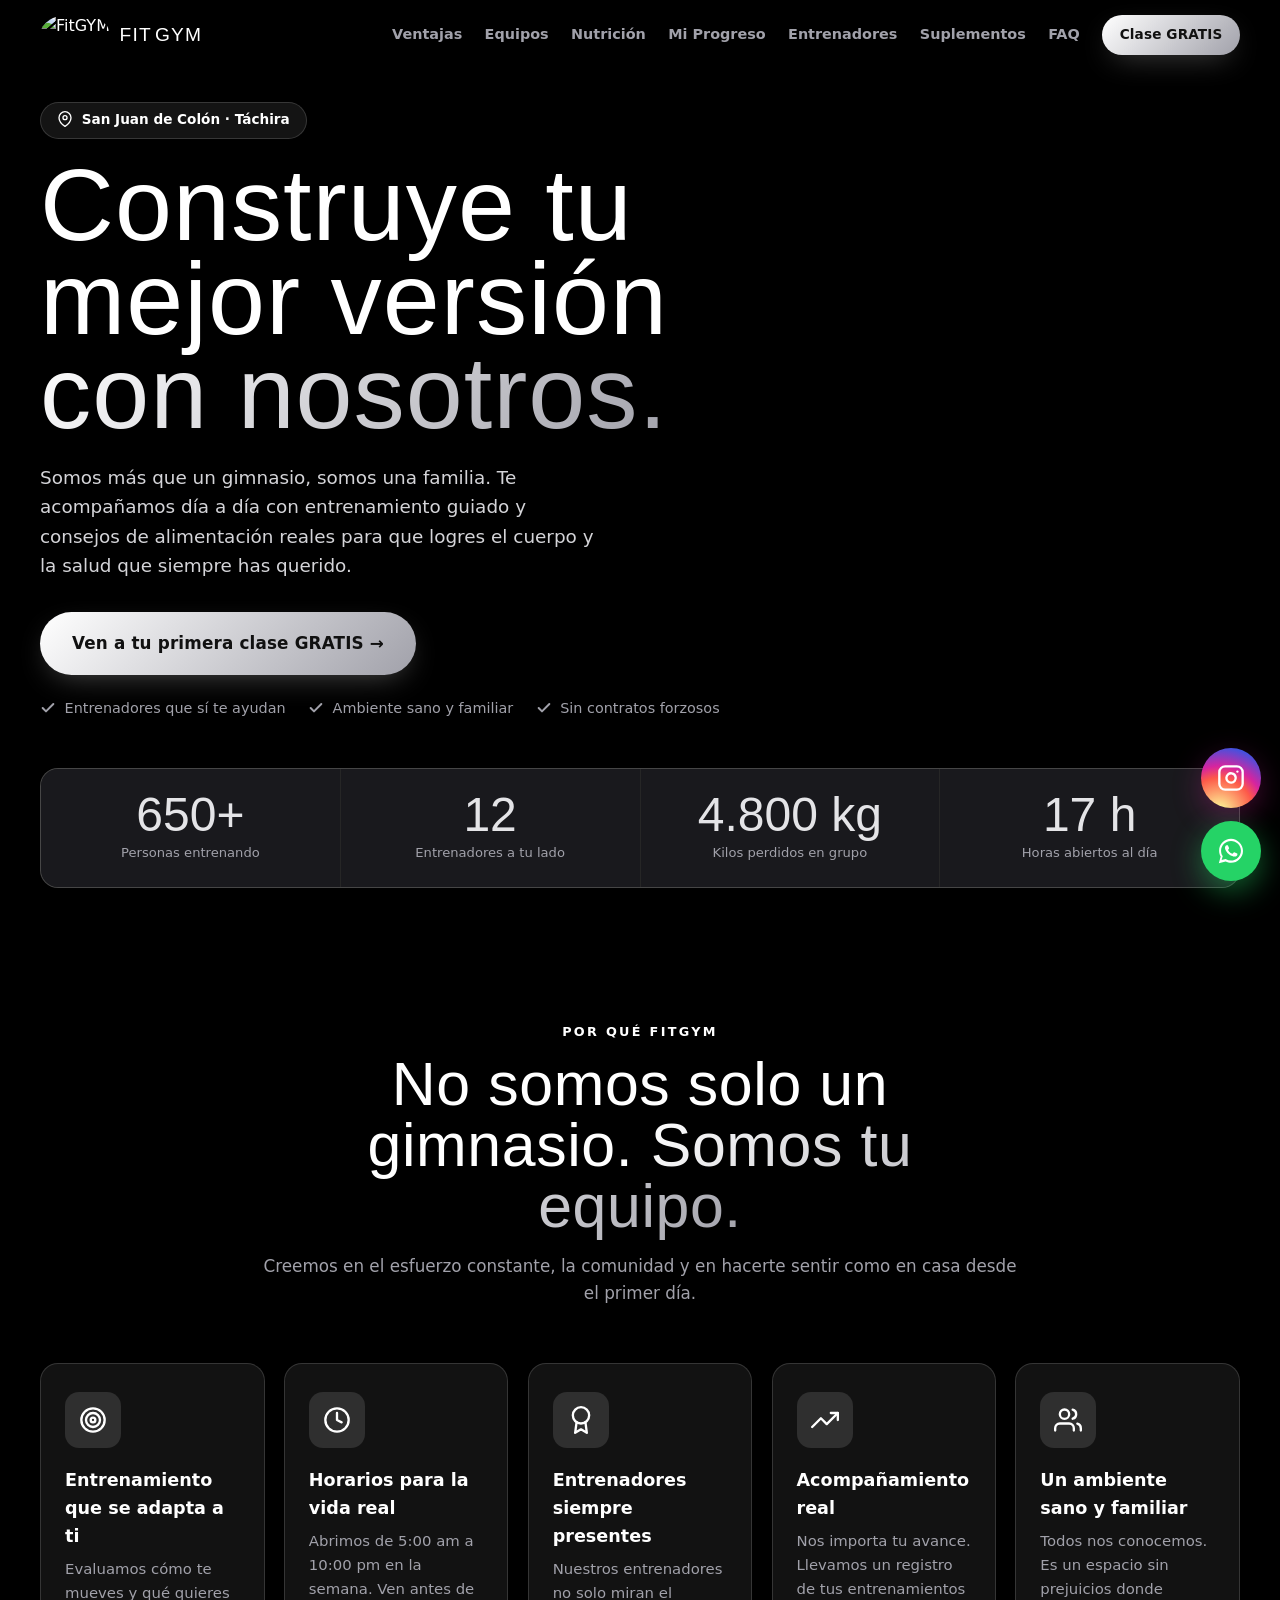
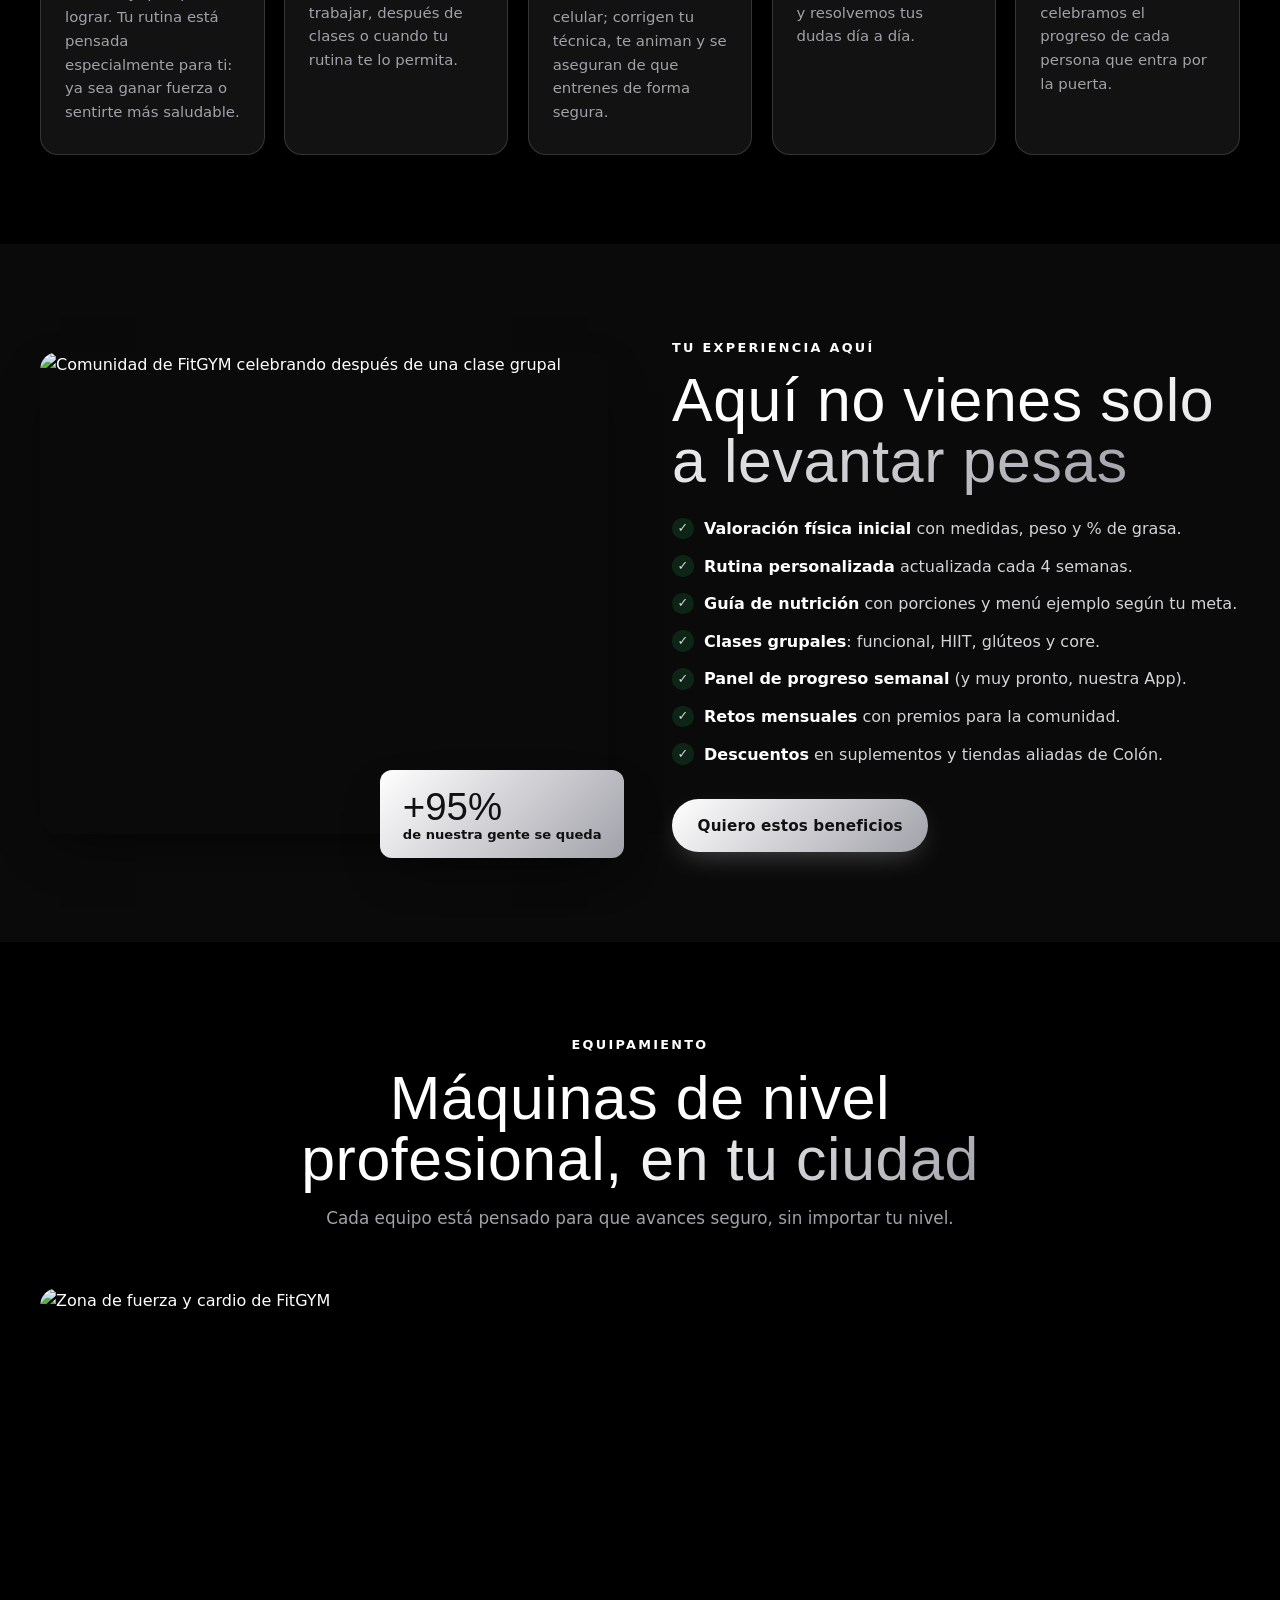
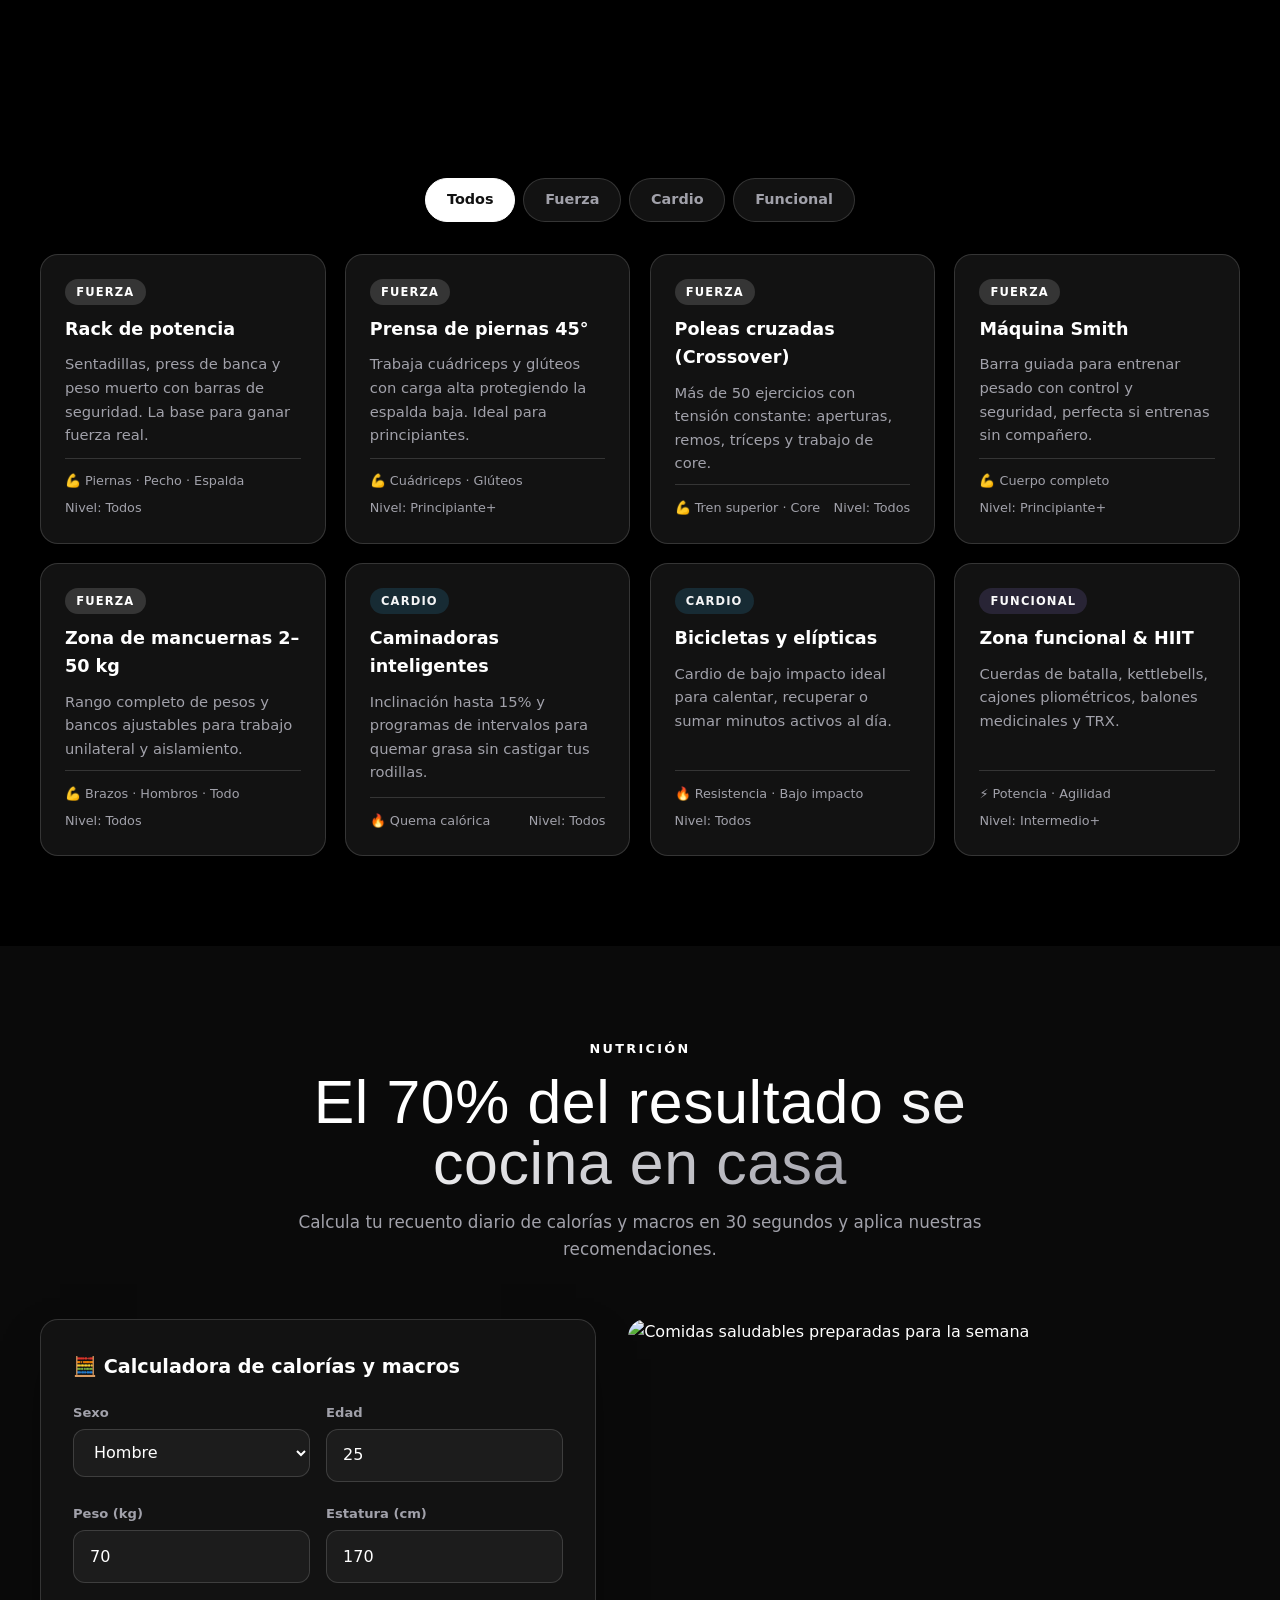
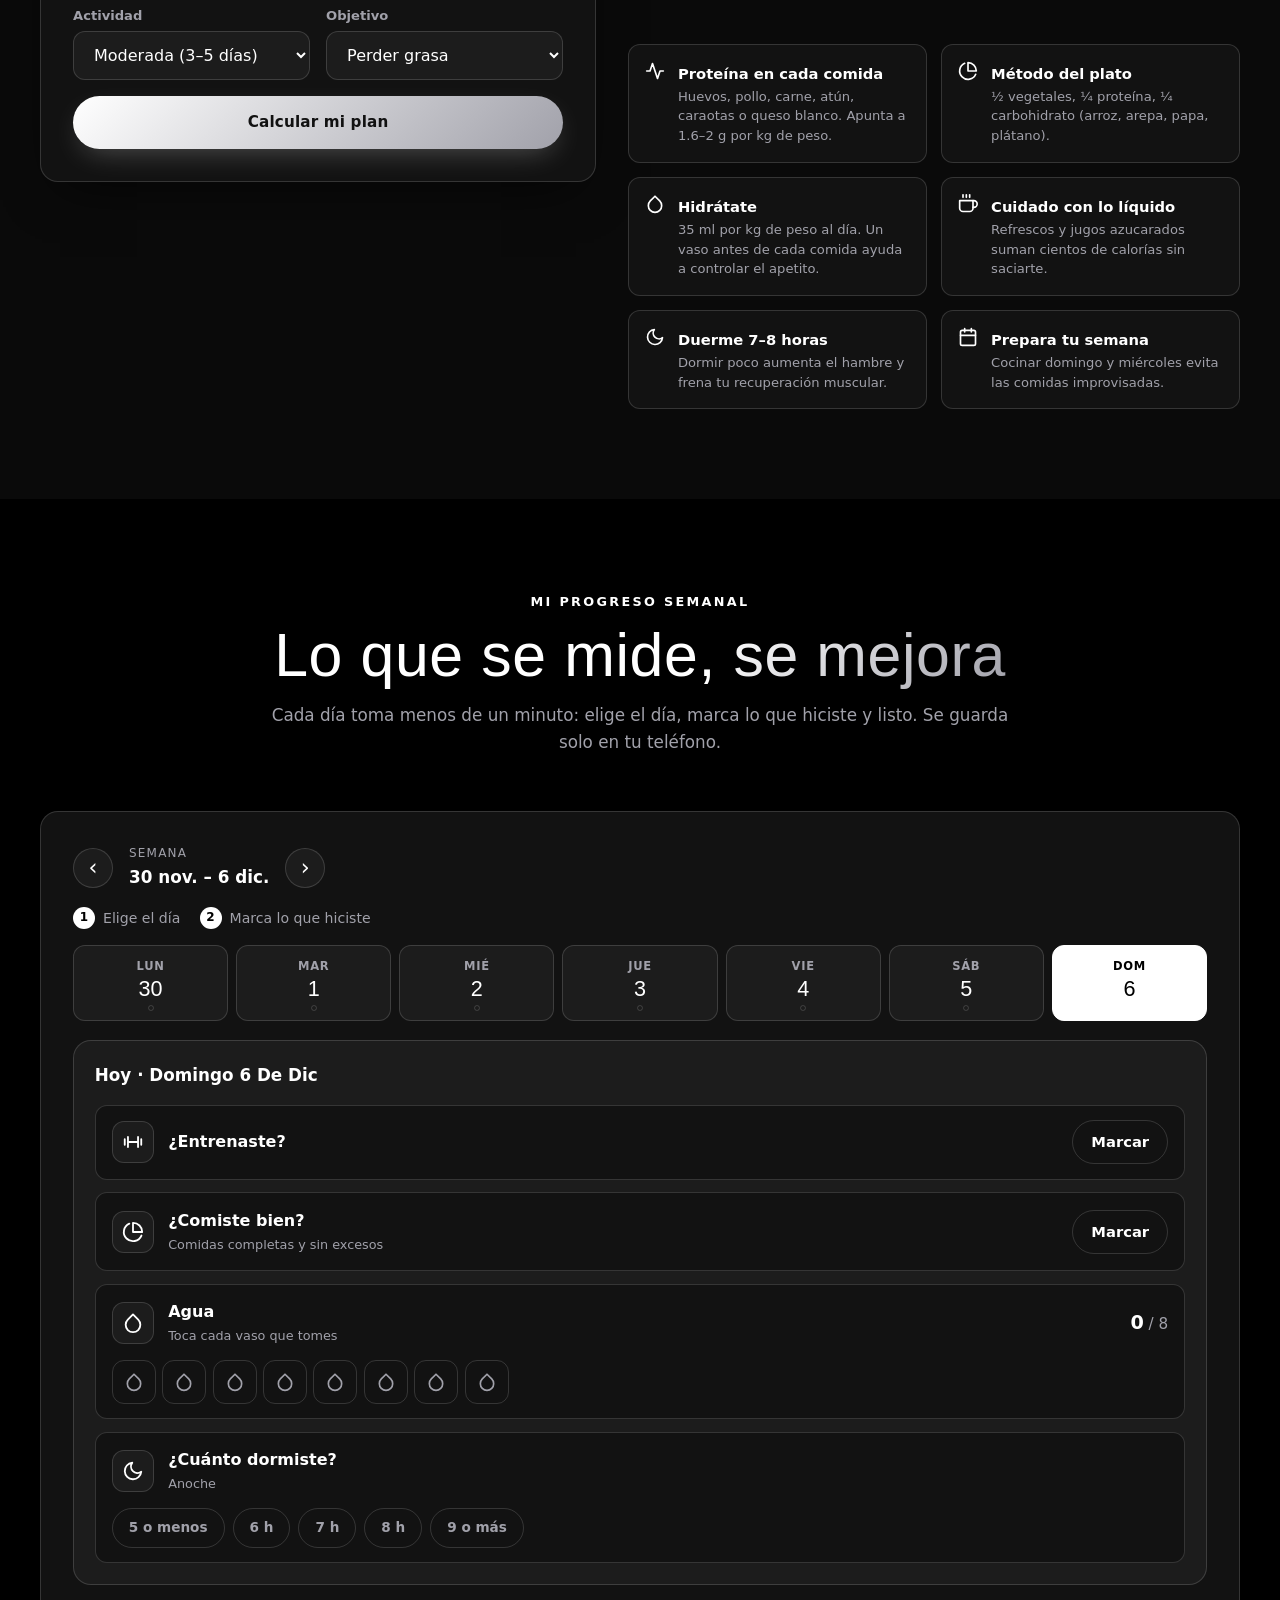
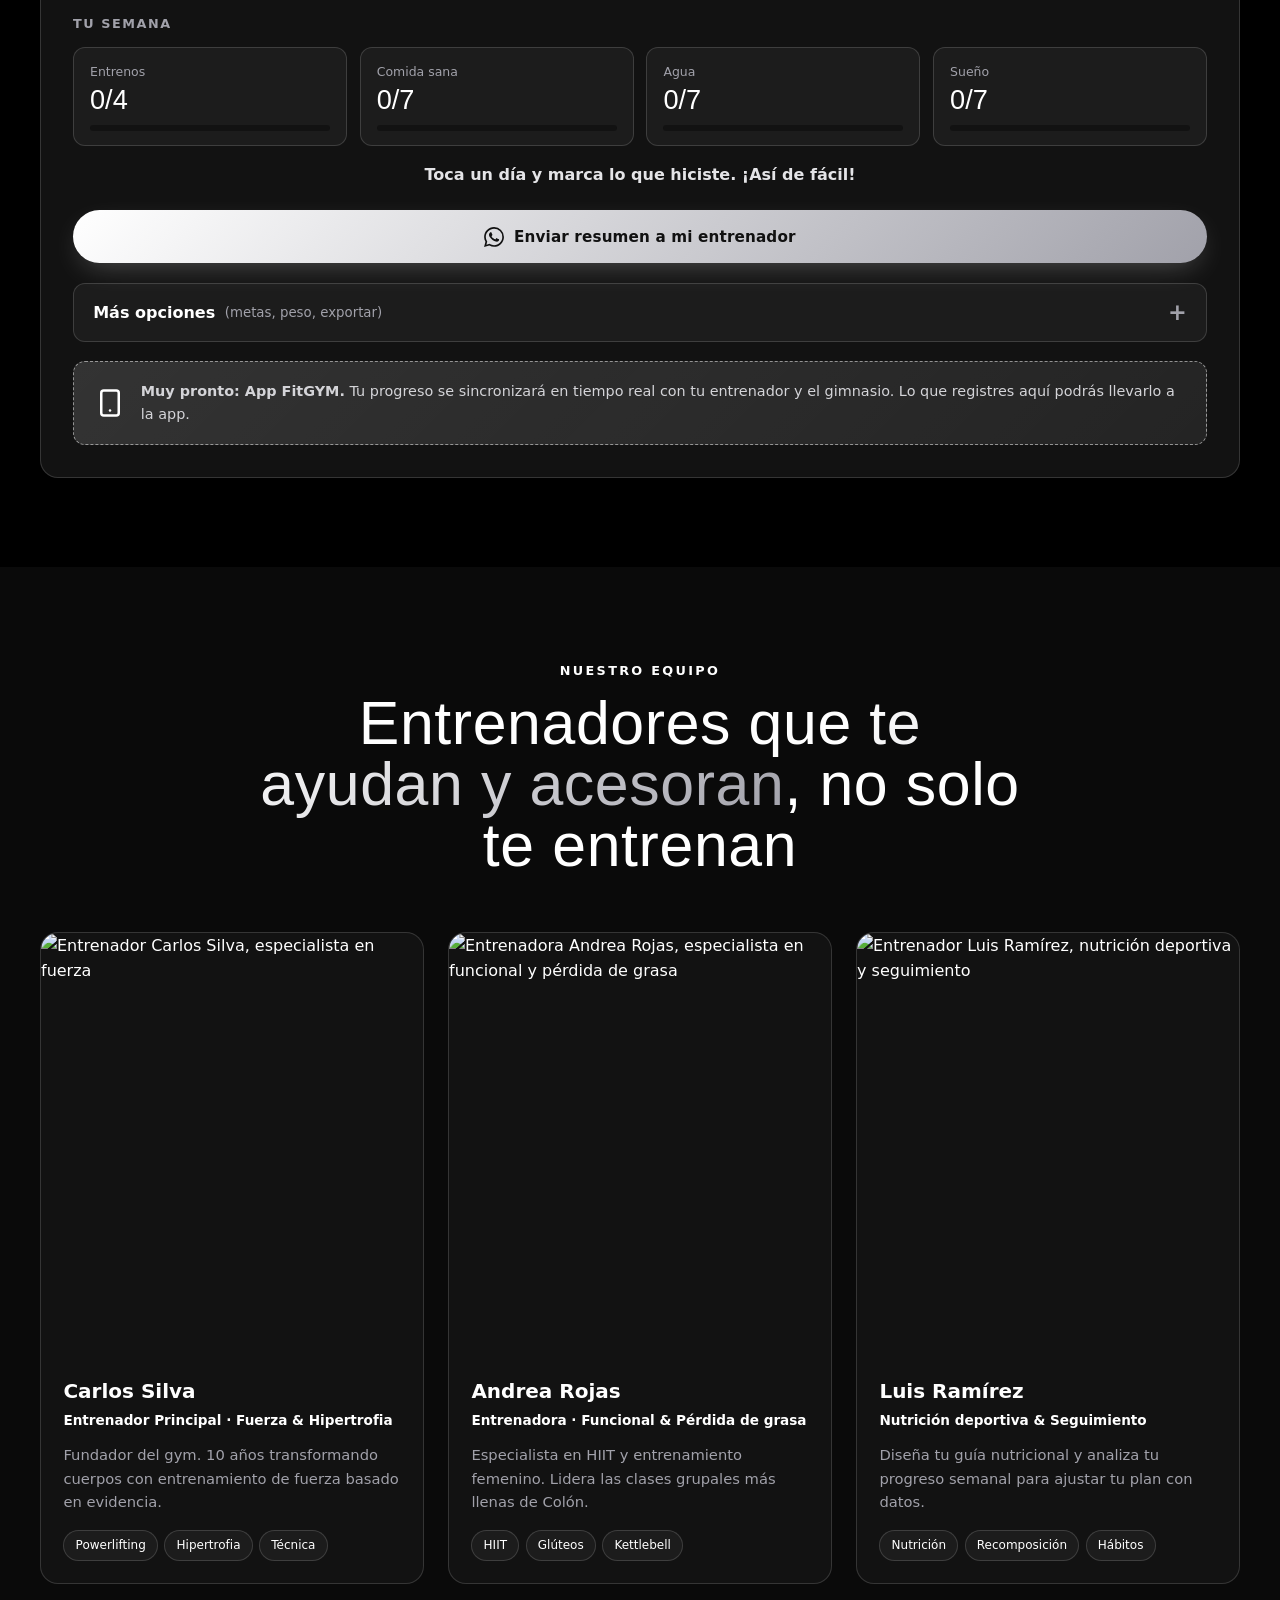
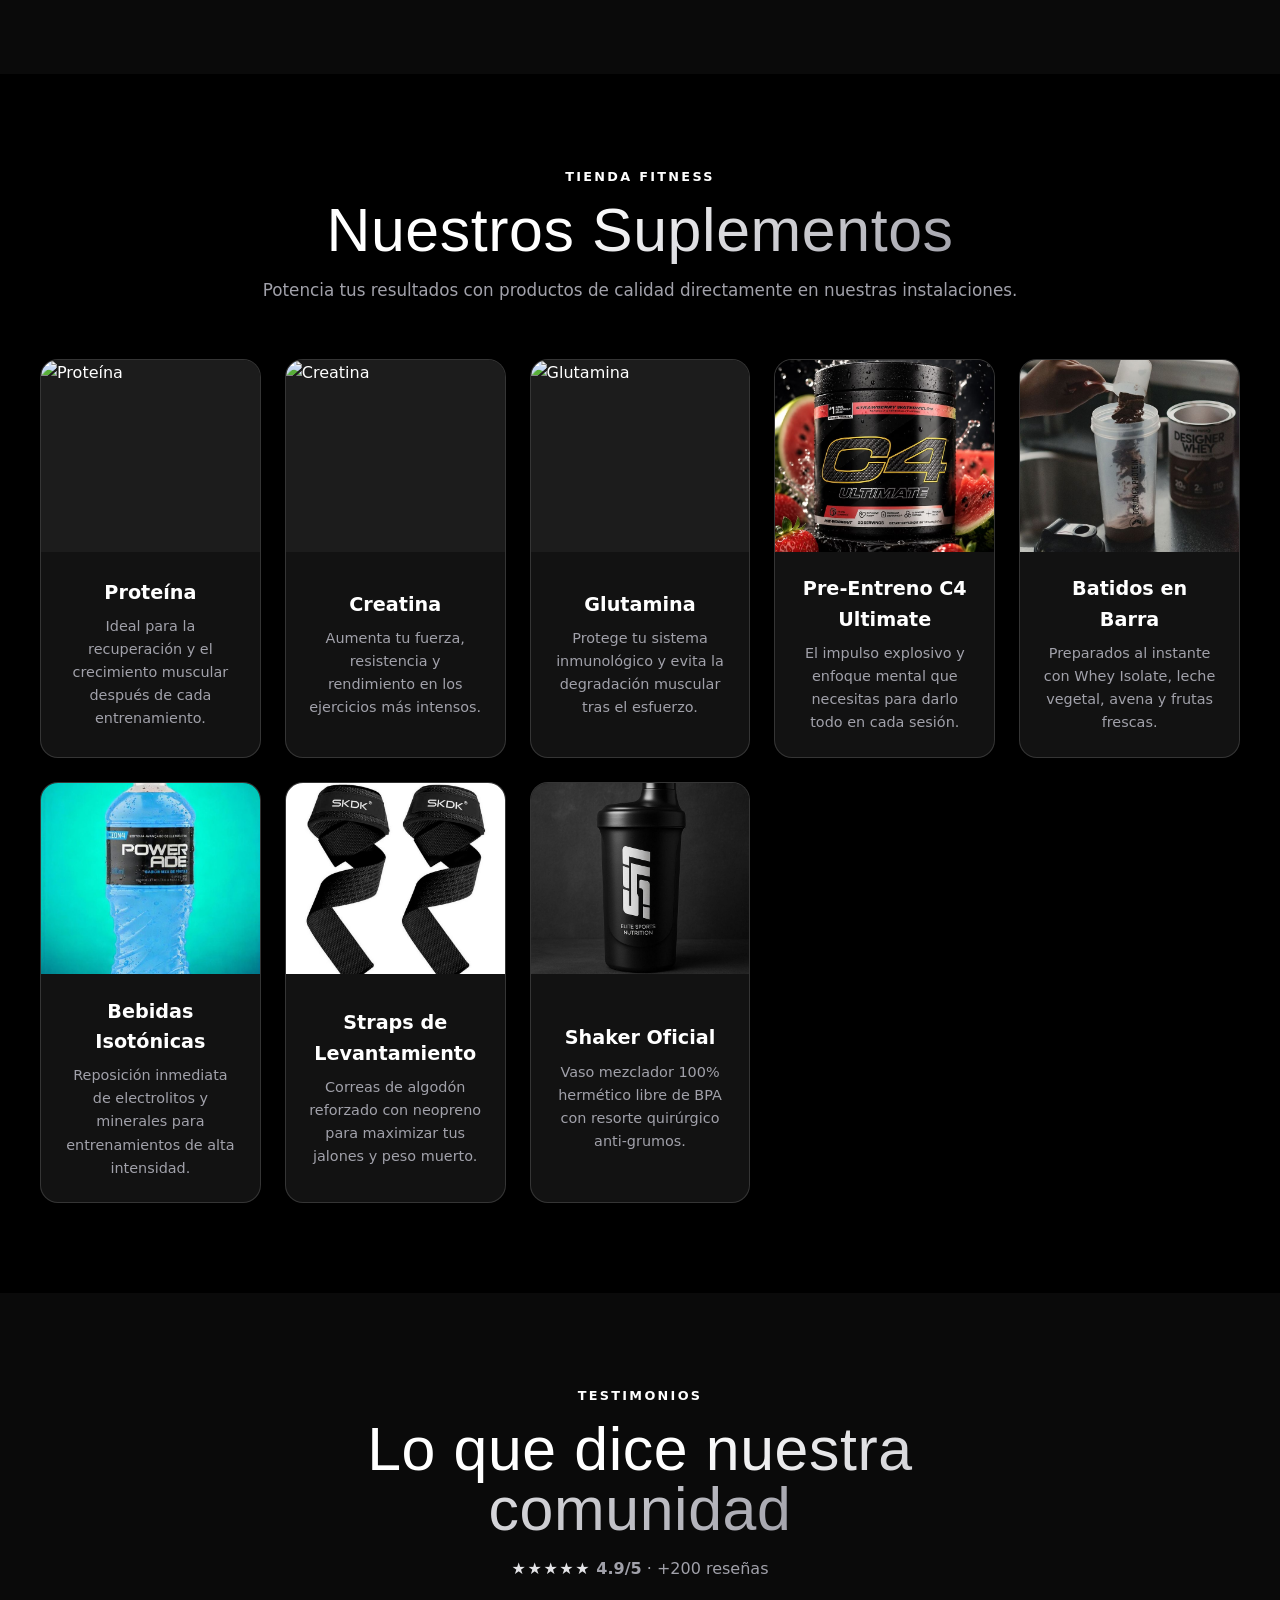
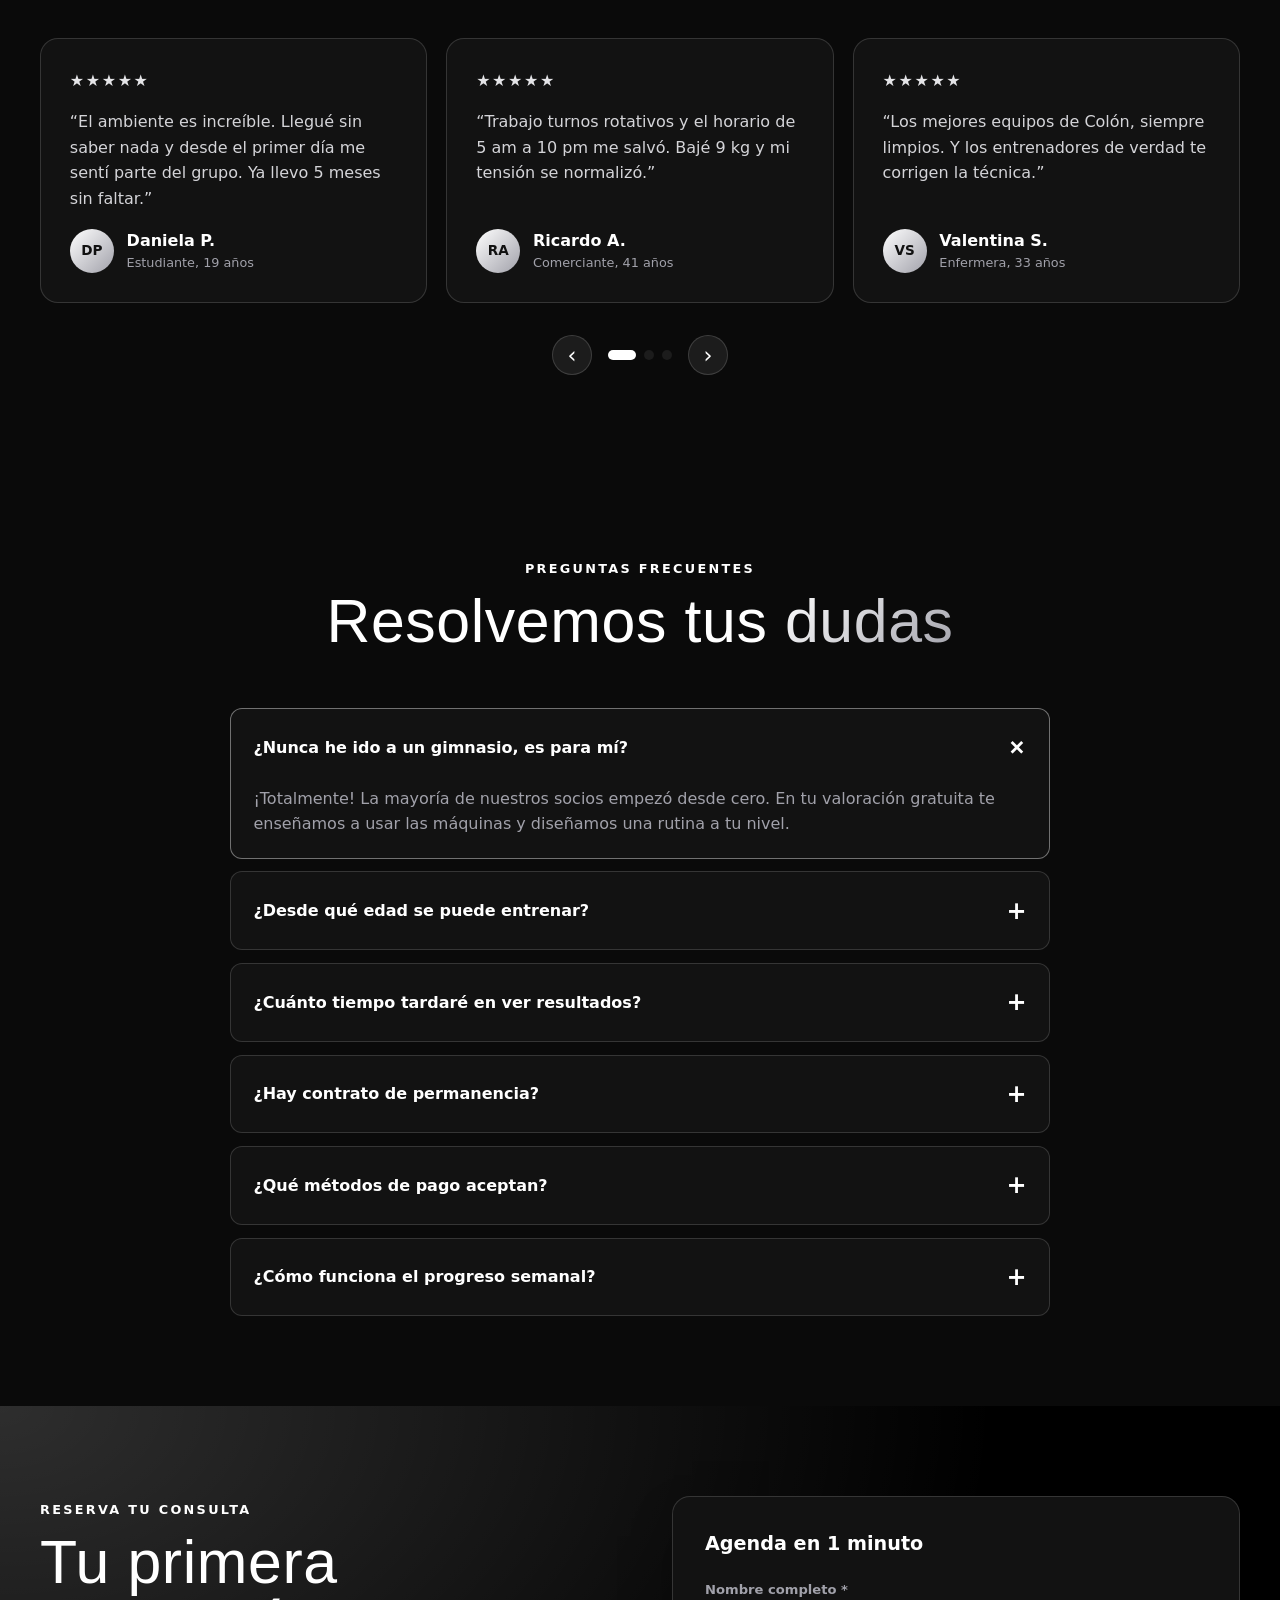
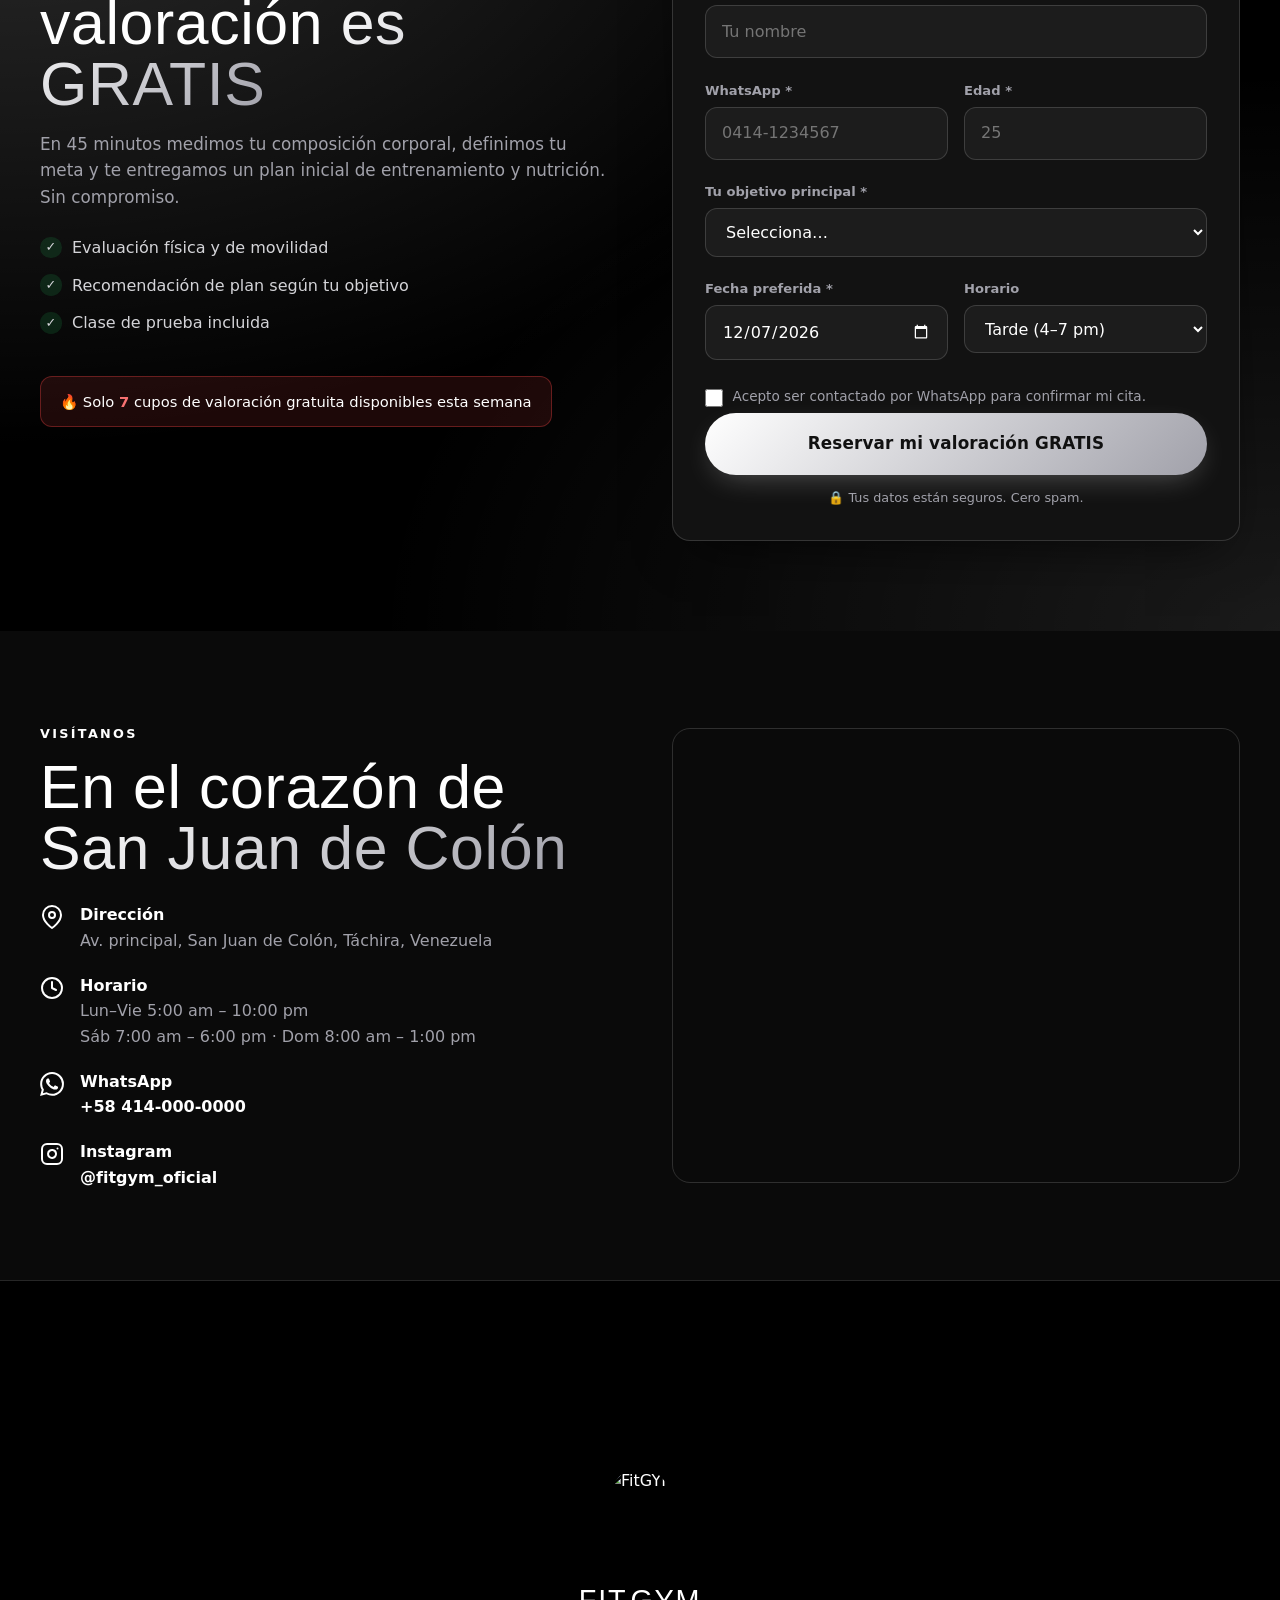
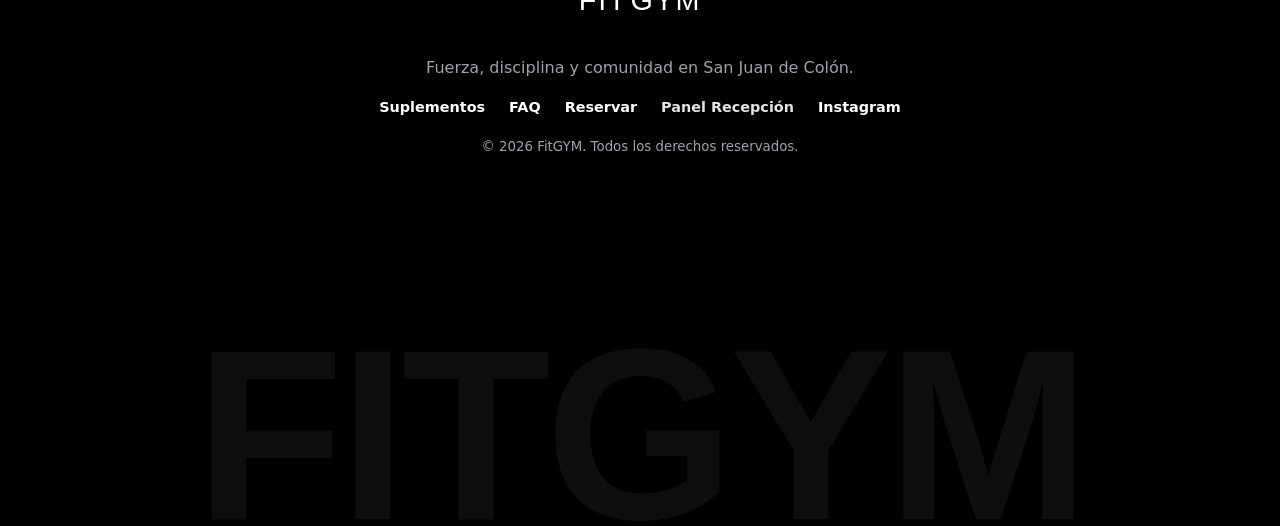
==== commit 9f159802: "chore(branding): rename brand from Ferreira Fitness to FitGYM across web platform" ====
--- a/index.html
+++ b/index.html
@@ -1,7 +1,7 @@
 <!DOCTYPE html>
 <!--
 ==============================================================================
-Ferreira Fitness GYM — Portal Comercial y Captación
+FitGYM — Portal Comercial y Captación
 Copyright (c) 2026 Eduardo Contreras (@ejcb11). Todos los derechos reservados.
 Obra protegida para exhibición en portafolio. Consulte LICENSE.txt
 ==============================================================================
@@ -10,15 +10,15 @@
 <head>
   <meta charset="UTF-8" />
   <meta name="viewport" content="width=device-width, initial-scale=1.0" />
-  <title>Ferreira Fitness GYM | Gimnasio en San Juan de Colón – Fuerza, Pérdida de Peso y Comunidad</title>
-  <meta name="description" content="Ferreira Fitness GYM, el gimnasio de San Juan de Colón. Entrenamiento personalizado, horarios flexibles, entrenadores expertos, plan de nutrición y seguimiento semanal. ¡Reserva tu valoración GRATIS!" />
-  <meta name="keywords" content="gimnasio San Juan de Colón, gym Colón Táchira, entrenador personal, perder peso, ganar fuerza, Ferreira Fitness" />
+  <title>FitGYM | Gimnasio en San Juan de Colón – Fuerza, Rendimiento y Comunidad</title>
+  <meta name="description" content="FitGYM, el gimnasio y centro de entrenamiento de San Juan de Colón. Entrenamiento personalizado, horarios flexibles, entrenadores expertos, plan de nutrición y seguimiento semanal. ¡Reserva tu valoración GRATIS!" />
+  <meta name="keywords" content="gimnasio San Juan de Colón, gym Colón Táchira, entrenador personal, perder peso, ganar fuerza, FitGYM" />
   <meta name="theme-color" content="#0b0b0d" />
-  <link rel="canonical" href="https://ferreirafitness.com/" />
+  <link rel="canonical" href="https://fitgym.com/" />
 
   <!-- Open Graph / Instagram & WhatsApp previews -->
   <meta property="og:type" content="website" />
-  <meta property="og:title" content="Ferreira Fitness GYM | Tu mejor versión empieza hoy" />
+  <meta property="og:title" content="FitGYM | Tu mejor versión empieza hoy" />
   <meta property="og:description" content="Entrenamiento personalizado, nutrición y comunidad en San Juan de Colón. Primera valoración GRATIS." />
   <meta property="og:image" content="assets/img/hero_gym.jpg" />
   <meta property="og:locale" content="es_VE" />
@@ -34,7 +34,7 @@
   {
     "@context": "https://schema.org",
     "@type": "ExerciseGym",
-    "name": "Ferreira Fitness GYM",
+    "name": "FitGYM",
     "image": "assets/img/hero_gym.jpg",
     "description": "Gimnasio en San Juan de Colón con entrenamiento personalizado, nutrición y seguimiento de progreso.",
     "address": {
@@ -75,9 +75,9 @@
   <!-- ============ HEADER ============ -->
   <header class="header" id="header">
     <div class="container header__inner">
-      <a href="#inicio" class="logo" aria-label="Ferreira Fitness GYM - Inicio">
-        <img src="assets/img/logo.jpg" alt="Ferreira Fitness GYM" style="height: 44px; border-radius: 50%;" />
-        <span class="logo__text" style="font-size: 1.2rem;">FERREIRA<strong>FITNESS GYM</strong></span>
+      <a href="#inicio" class="logo" aria-label="FitGYM - Inicio">
+        <img src="assets/img/logo.jpg" alt="FitGYM" style="height: 44px; border-radius: 50%;" />
+        <span class="logo__text" style="font-size: 1.2rem;">FIT<strong>GYM</strong></span>
       </a>
       <nav class="nav" id="nav" aria-label="Navegación principal">
         <a href="#ventajas">Ventajas</a>
@@ -98,7 +98,7 @@
   <main>
     <!-- ============ HERO ============ -->
     <section class="hero" id="inicio">
-      <div class="hero__bg" role="img" aria-label="Zona de máquinas en Ferreira Fitness"></div>
+      <div class="hero__bg" role="img" aria-label="Zona de máquinas en FitGYM"></div>
       <div class="container hero__content">
         <span class="pill reveal"><svg style="vertical-align: text-bottom; margin-right: 4px;" width="16" height="16" viewBox="0 0 24 24" fill="none" stroke="currentColor" stroke-width="2" stroke-linecap="round" stroke-linejoin="round"><path d="M21 10c0 7-9 13-9 13s-9-6-9-13a9 9 0 0 1 18 0z"></path><circle cx="12" cy="10" r="3"></circle></svg> San Juan de Colón · Táchira</span>
         <h1 class="hero__title reveal">
@@ -131,7 +131,7 @@
     <section class="section" id="ventajas">
       <div class="container">
         <header class="section__head reveal">
-          <span class="eyebrow">Por qué Ferreira Fitness</span>
+          <span class="eyebrow">Por qué FitGYM</span>
           <h2 class="section__title">No somos solo un gimnasio. <span class="text-gradient">Somos tu equipo.</span></h2>
           <p class="section__sub">Creemos en el esfuerzo constante, la comunidad y en hacerte sentir como en casa desde el primer día.</p>
         </header>
@@ -170,7 +170,7 @@
     <section class="section section--alt" id="beneficios">
       <div class="container split">
         <div class="split__media reveal">
-          <img src="assets/img/experiencia_nueva.jpg" alt="Comunidad de Ferreira Fitness celebrando después de una clase grupal" loading="lazy" />
+          <img src="assets/img/experiencia_nueva.jpg" alt="Comunidad de FitGYM celebrando después de una clase grupal" loading="lazy" />
           <div class="badge-float">
             <strong>+95%</strong>
             <span>de nuestra gente se queda</span>
@@ -203,7 +203,7 @@
         </header>
 
         <div class="machines-hero reveal">
-          <img src="https://images.unsplash.com/photo-1540497077202-7c8a3999166f?q=80&w=800&auto=format&fit=crop" alt="Zona de fuerza y cardio de Ferreira Fitness GYM" loading="lazy" />
+          <img src="https://images.unsplash.com/photo-1540497077202-7c8a3999166f?q=80&w=800&auto=format&fit=crop" alt="Zona de fuerza y cardio de FitGYM" loading="lazy" />
         </div>
 
         <div class="tabs reveal" role="tablist" aria-label="Filtrar equipos">
@@ -443,7 +443,7 @@
 
           <div class="app-soon">
             <span><svg viewBox="0 0 24 24" width="30" height="30" fill="none" stroke="currentColor" stroke-width="2" stroke-linecap="round" stroke-linejoin="round" aria-hidden="true"><rect x="5" y="2" width="14" height="20" rx="2" ry="2"></rect><line x1="12" y1="18" x2="12.01" y2="18"></line></svg></span>
-            <p><strong>Muy pronto: App Ferreira Fitness.</strong> Tu progreso se sincronizará en tiempo real con tu entrenador y el gimnasio. Lo que registres aquí podrás llevarlo a la app.</p>
+            <p><strong>Muy pronto: App FitGYM.</strong> Tu progreso se sincronizará en tiempo real con tu entrenador y el gimnasio. Lo que registres aquí podrás llevarlo a la app.</p>
           </div>
         </div>
       </div>
@@ -459,9 +459,9 @@
 
         <div class="trainers">
           <article class="trainer reveal">
-            <div class="trainer__img"><img src="assets/img/entrenador1.jpg" alt="Entrenador Carlos Ferreira, especialista en fuerza" loading="lazy" /></div>
+            <div class="trainer__img"><img src="assets/img/entrenador1.jpg" alt="Entrenador Carlos Silva, especialista en fuerza" loading="lazy" /></div>
             <div class="trainer__body">
-              <h3>Carlos Ferreira</h3>
+              <h3>Carlos Silva</h3>
               <span class="trainer__role">Entrenador Principal · Fuerza & Hipertrofia</span>
               <p>Fundador del gym. 10 años transformando cuerpos con entrenamiento de fuerza basado en evidencia.</p>
               <ul class="chips"><li>Powerlifting</li><li>Hipertrofia</li><li>Técnica</li></ul>
@@ -564,7 +564,7 @@
           </article>
           <article class="product">
             <div class="product__img">
-              <img src="assets/img/supp_shaker.jpg" alt="Shaker Oficial Ferreira" loading="lazy" />
+              <img src="assets/img/supp_shaker.jpg" alt="Shaker Oficial FitGYM" loading="lazy" />
             </div>
             <div class="product__body">
               <h3>Shaker Oficial</h3>
@@ -747,11 +747,11 @@
             <li><span><svg width="24" height="24" viewBox="0 0 24 24" fill="none" stroke="currentColor" stroke-width="2" stroke-linecap="round" stroke-linejoin="round"><path d="M21 10c0 7-9 13-9 13s-9-6-9-13a9 9 0 0 1 18 0z"></path><circle cx="12" cy="10" r="3"></circle></svg></span><div><strong>Dirección</strong><p>Av. principal, San Juan de Colón, Táchira, Venezuela</p></div></li>
             <li><span><svg width="24" height="24" viewBox="0 0 24 24" fill="none" stroke="currentColor" stroke-width="2" stroke-linecap="round" stroke-linejoin="round"><circle cx="12" cy="12" r="10"></circle><polyline points="12 6 12 12 16 14"></polyline></svg></span><div><strong>Horario</strong><p>Lun–Vie 5:00 am – 10:00 pm<br />Sáb 7:00 am – 6:00 pm · Dom 8:00 am – 1:00 pm</p></div></li>
             <li><span><svg width="24" height="24" viewBox="0 0 24 24" fill="currentColor"><path d="M17.472 14.382c-.297-.149-1.758-.867-2.03-.967-.273-.099-.471-.148-.67.15-.197.297-.767.966-.94 1.164-.173.199-.347.223-.644.075-.297-.15-1.255-.463-2.39-1.475-.883-.788-1.48-1.761-1.653-2.059-.173-.297-.018-.458.13-.606.134-.133.298-.347.446-.52.149-.174.198-.298.298-.497.099-.198.05-.371-.025-.52-.075-.149-.669-1.612-.916-2.207-.242-.579-.487-.5-.669-.51-.173-.008-.371-.01-.57-.01-.198 0-.52.074-.792.372-.272.297-1.04 1.016-1.04 2.479 0 1.462 1.065 2.875 1.213 3.074.149.198 2.096 3.2 5.077 4.487.709.306 1.262.489 1.694.625.712.227 1.36.195 1.871.118.571-.085 1.758-.719 2.006-1.413.248-.694.248-1.289.173-1.413-.074-.124-.272-.198-.57-.347m-5.421 7.403h-.004a9.87 9.87 0 01-5.031-1.378l-.361-.214-3.741.982.998-3.648-.235-.374a9.86 9.86 0 01-1.51-5.26c.001-5.45 4.436-9.884 9.888-9.884 2.64 0 5.122 1.03 6.988 2.898a9.825 9.825 0 012.893 6.994c-.003 5.45-4.437 9.884-9.885 9.884m8.413-18.297A11.815 11.815 0 0012.05 0C5.495 0 .16 5.335.157 11.892c0 2.096.547 4.142 1.588 5.945L.057 24l6.305-1.654a11.882 11.882 0 005.683 1.448h.005c6.554 0 11.89-5.335 11.893-11.893a11.821 11.821 0 00-3.48-8.413z"/></svg></span><div><strong>WhatsApp</strong><p><a href="#" class="js-wa">+58 414-000-0000</a></p></div></li>
-            <li><span><svg width="24" height="24" viewBox="0 0 24 24" fill="none" stroke="currentColor" stroke-width="2" stroke-linecap="round" stroke-linejoin="round"><rect x="2" y="2" width="20" height="20" rx="5" ry="5"></rect><path d="M16 11.37A4 4 0 1 1 12.63 8 4 4 0 0 1 16 11.37z"></path><line x1="17.5" y1="6.5" x2="17.51" y2="6.5"></line></svg></span><div><strong>Instagram</strong><p><a href="https://instagram.com/ferreirafitnessgym" target="_blank" rel="noopener">@ferreirafitnessgym</a></p></div></li>
+            <li><span><svg width="24" height="24" viewBox="0 0 24 24" fill="none" stroke="currentColor" stroke-width="2" stroke-linecap="round" stroke-linejoin="round"><rect x="2" y="2" width="20" height="20" rx="5" ry="5"></rect><path d="M16 11.37A4 4 0 1 1 12.63 8 4 4 0 0 1 16 11.37z"></path><line x1="17.5" y1="6.5" x2="17.51" y2="6.5"></line></svg></span><div><strong>Instagram</strong><p><a href="https://instagram.com/fitgym_oficial" target="_blank" rel="noopener">@fitgym_oficial</a></p></div></li>
           </ul>
         </div>
         <div class="map reveal">
-          <iframe title="Mapa de Ferreira Fitness GYM en San Juan de Colón" src="https://www.google.com/maps?q=San+Juan+de+Col%C3%B3n,+T%C3%A1chira,+Venezuela&output=embed" loading="lazy" referrerpolicy="no-referrer-when-downgrade"></iframe>
+          <iframe title="Mapa de FitGYM en San Juan de Colón" src="https://www.google.com/maps?q=San+Juan+de+Col%C3%B3n,+T%C3%A1chira,+Venezuela&output=embed" loading="lazy" referrerpolicy="no-referrer-when-downgrade"></iframe>
         </div>
       </div>
     </section>
@@ -761,22 +761,22 @@
   <footer class="footer">
     <div class="container footer__inner">
       <a href="#inicio" class="logo logo--footer">
-        <img src="assets/img/logo.jpg" alt="Ferreira Fitness GYM" />
-        <span class="logo__text">FERREIRA<strong>FITNESS GYM</strong></span>
+        <img src="assets/img/logo.jpg" alt="FitGYM" />
+        <span class="logo__text">FIT<strong>GYM</strong></span>
       </a>
       <p>Fuerza, disciplina y comunidad en San Juan de Colón.</p>
       <nav class="footer__links">
         <a href="#suplementos">Suplementos</a><a href="#faq">FAQ</a><a href="#reserva">Reservar</a>
         <a href="recepcion.html" style="color: var(--accent-2); font-weight: 600;">Panel Recepción</a>
-        <a href="https://instagram.com/ferreirafitnessgym" target="_blank" rel="noopener">Instagram</a>
+        <a href="https://instagram.com/fitgym_oficial" target="_blank" rel="noopener">Instagram</a>
       </nav>
-      <small>© <span id="year"></span> Ferreira Fitness GYM. Todos los derechos reservados.</small>
+      <small>© <span id="year"></span> FitGYM. Todos los derechos reservados.</small>
     </div>
-    <div class="footer__brand" aria-hidden="true">FERREIRA FITNESS</div>
+    <div class="footer__brand" aria-hidden="true">FITGYM</div>
   </footer>
 
   <!-- CTA flotantes -->
-  <a href="https://instagram.com/ferreirafitnessgym" class="ig-float" aria-label="Síguenos en Instagram" target="_blank" rel="noopener">
+  <a href="https://instagram.com/fitgym_oficial" class="ig-float" aria-label="Síguenos en Instagram" target="_blank" rel="noopener">
     <svg viewBox="0 0 24 24" width="28" height="28" fill="none" stroke="currentColor" stroke-width="2" stroke-linecap="round" stroke-linejoin="round">
       <rect x="2" y="2" width="20" height="20" rx="5" ry="5"></rect>
       <path d="M16 11.37A4 4 0 1 1 12.63 8 4 4 0 0 1 16 11.37z"></path>
@@ -810,6 +810,6 @@
   <script src="js/config.js"></script>
   <script src="js/tracker.js"></script>
   <script src="js/main.js"></script>
-  <!-- Ferreira Fitness GYM - Verified Build 2026 -->
+  <!-- FitGYM - Verified Build 2026 -->
 </body>
 </html>
--- a/css/styles.css
+++ b/css/styles.css
@@ -1,11 +1,11 @@
 /* ==============================================================================
-   Ferreira Fitness GYM — Hojas de Estilo del Portal Comercial
+   FitGYM — Hojas de Estilo del Portal Comercial
    Copyright (c) 2026 Eduardo Contreras (@ejcb11). Todos los derechos reservados.
    Obra protegida para exhibición en portafolio. Consulte LICENSE.txt
    ============================================================================== */
 
 /* =========================================================
-   Ferreira Fitness GYM – Landing Page
+   FitGYM – Landing Page
    Tema oscuro, acento naranja energía. Mobile-first.
    ========================================================= */
 :root {
